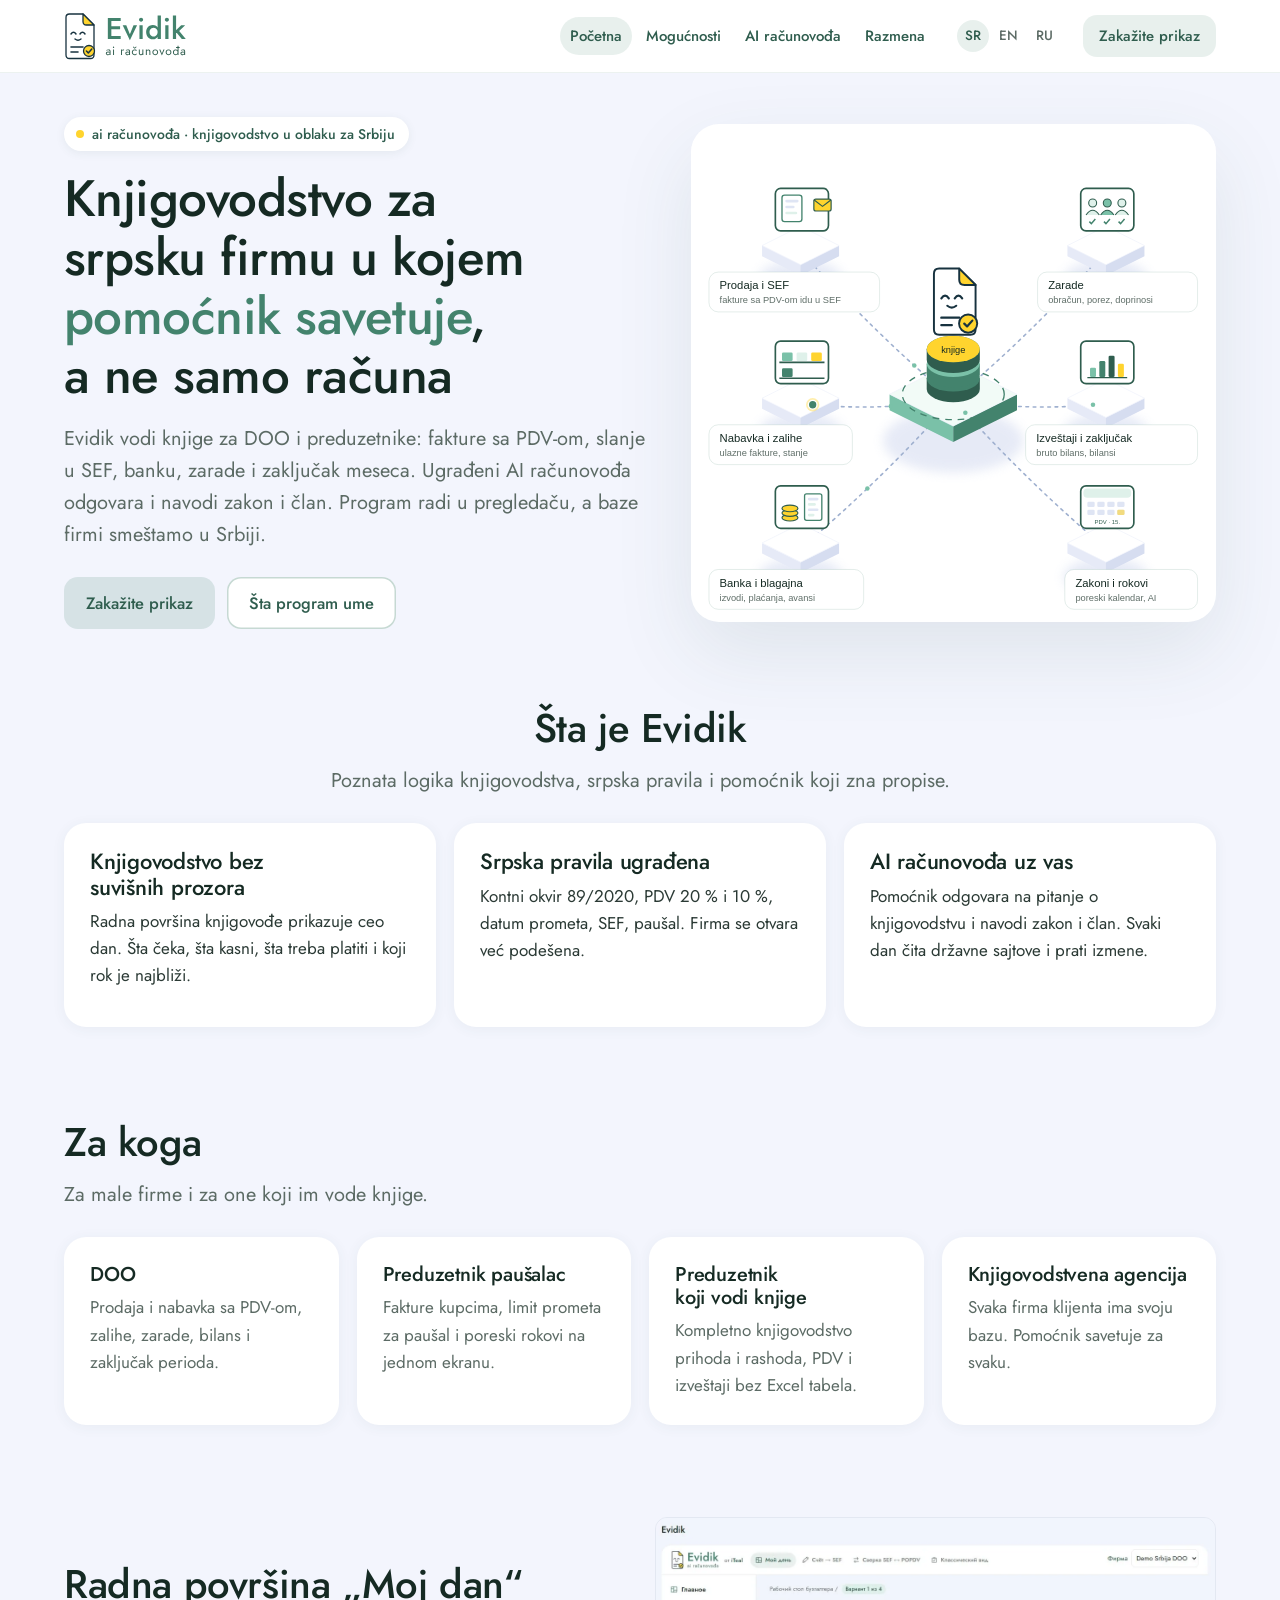
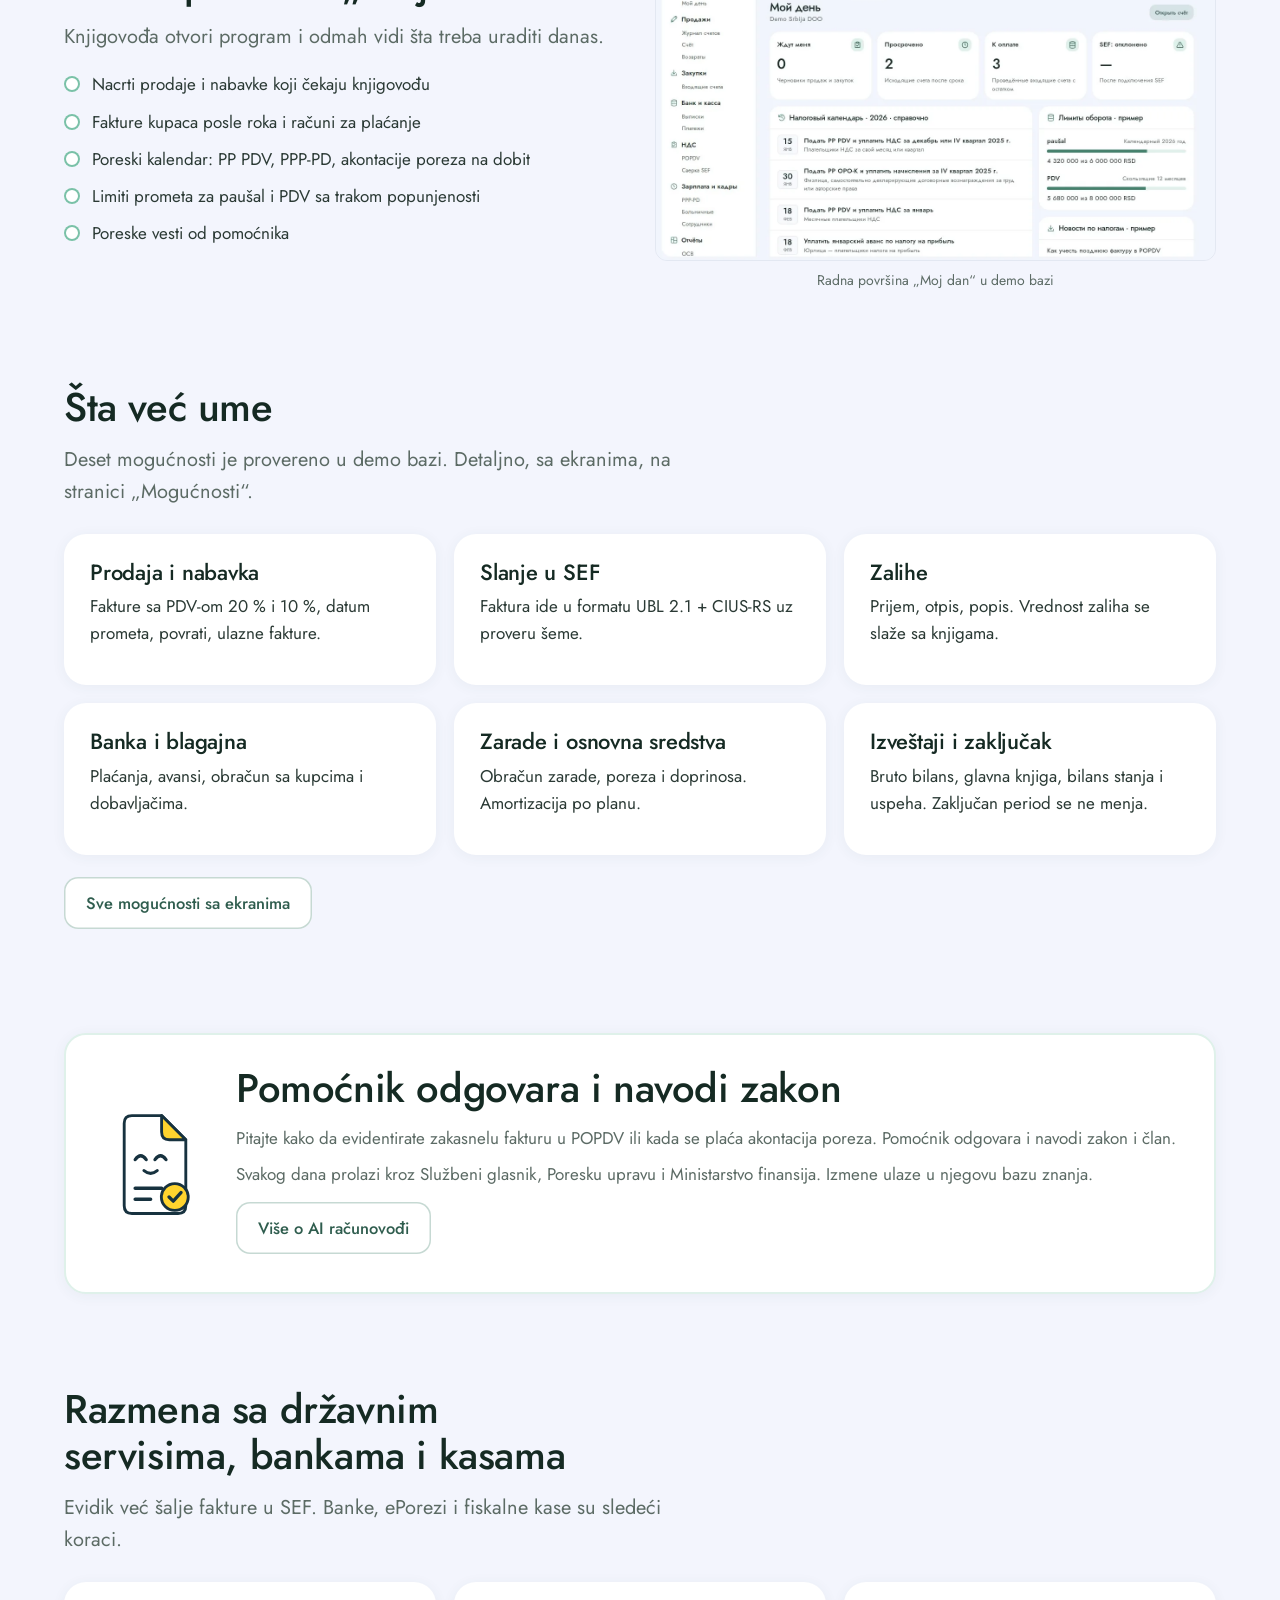
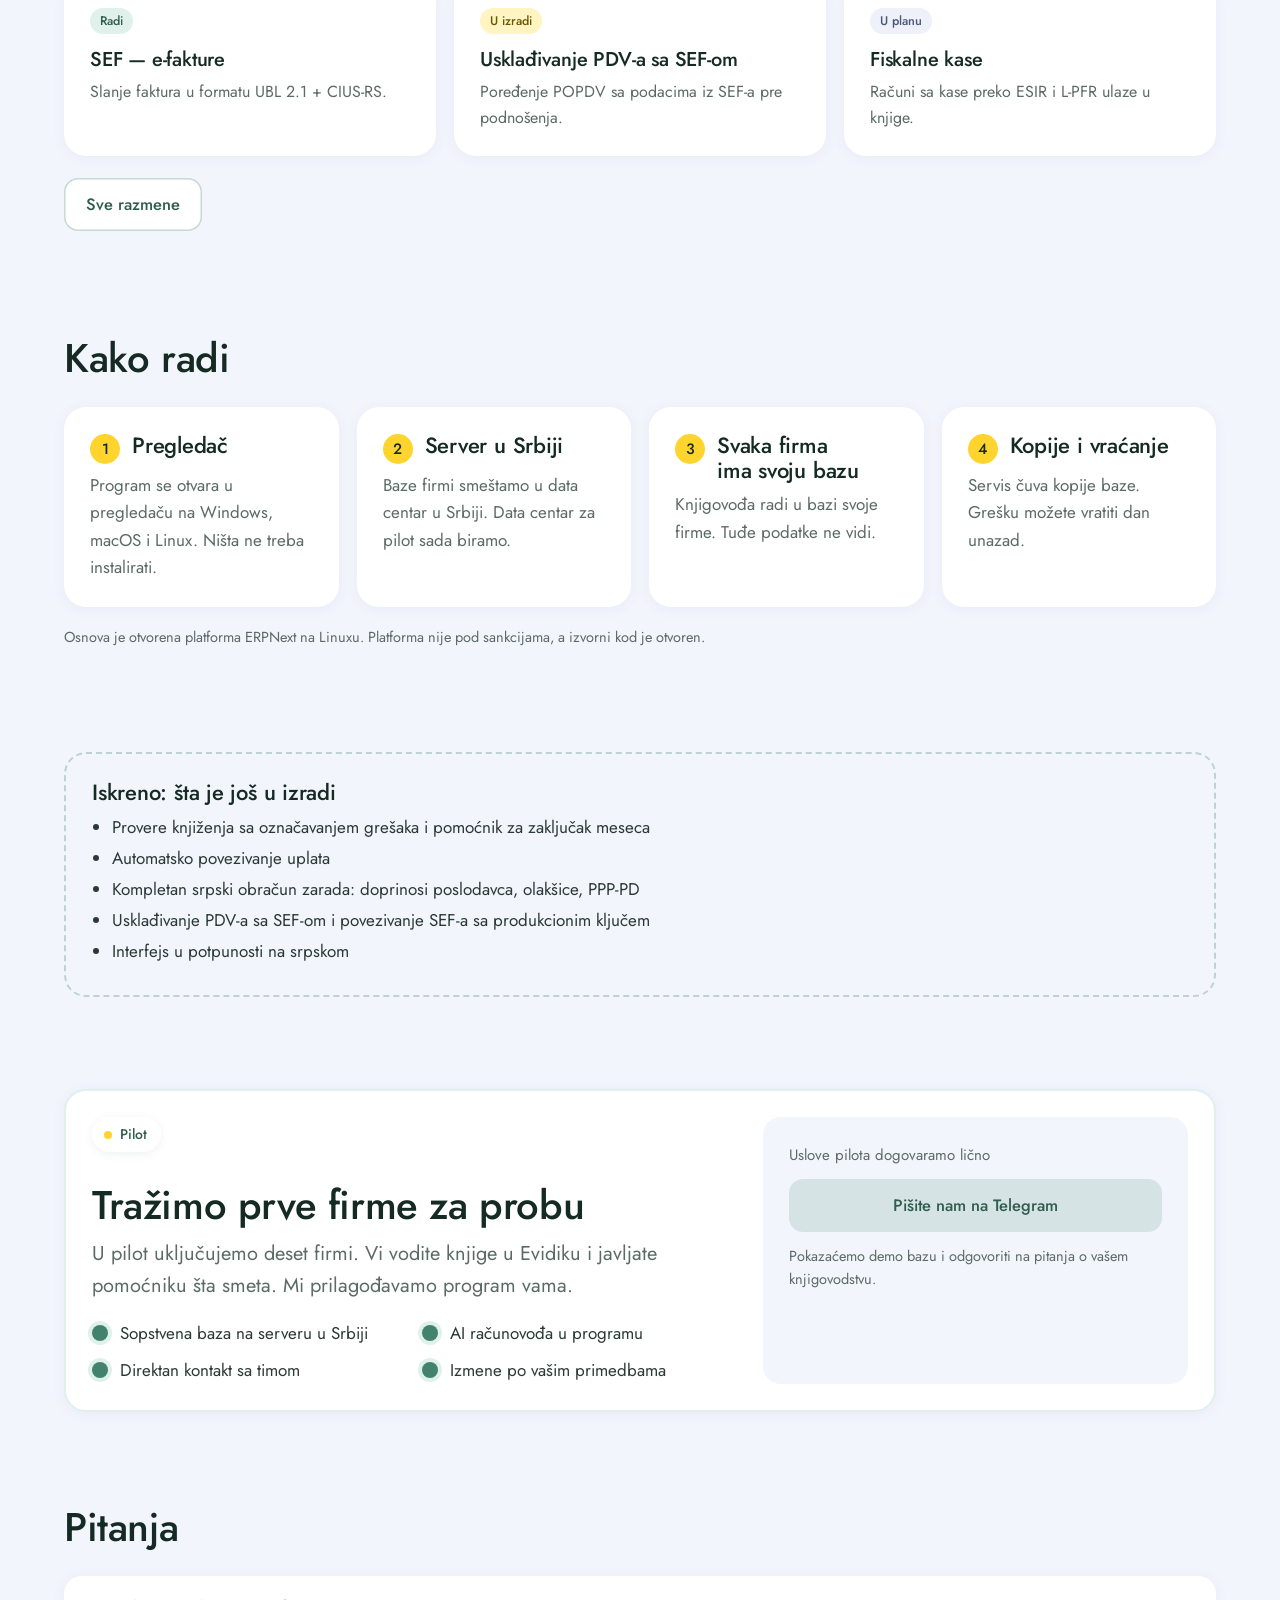
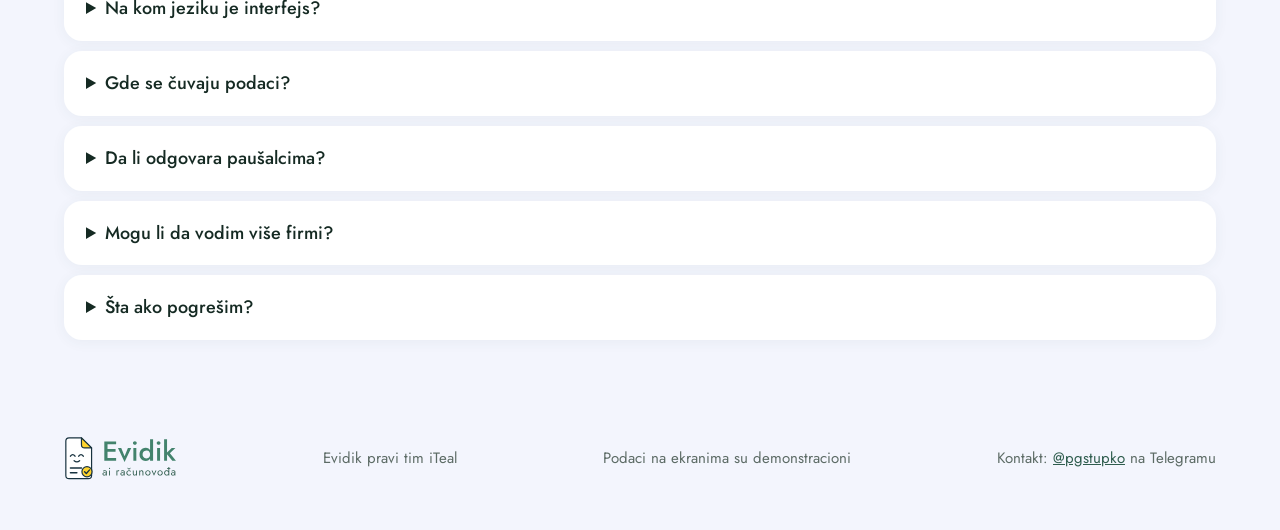
==== index.html @ 806f5d97 "Сайт evidik.rs" ====
<!doctype html>
<html lang="sr-Latn"><head><meta charset="utf-8"><meta name="viewport" content="width=device-width,initial-scale=1">
<title>Evidik — AI knjigovodstvo za Srbiju</title><meta name="description" content="Knjigovodstvo u oblaku za DOO i preduzetnike u Srbiji: PDV, SEF, zarade, zaključak perioda i AI računovođa koji navodi zakon i član.">
<link rel="canonical" href="https://evidik.rs/"><link rel="alternate" hreflang="sr-Latn" href="https://evidik.rs/"><link rel="alternate" hreflang="en" href="https://evidik.rs/en/"><link rel="alternate" hreflang="ru" href="https://evidik.rs/ru/"><link rel="alternate" hreflang="x-default" href="https://evidik.rs/">
<link rel="icon" href="img/logo.svg" type="image/svg+xml">
<meta property="og:title" content="Evidik — AI knjigovodstvo za Srbiju"><meta property="og:description" content="Knjigovodstvo u oblaku za DOO i preduzetnike u Srbiji: PDV, SEF, zarade, zaključak perioda i AI računovođa koji navodi zakon i član.">
<link rel="preconnect" href="https://fonts.googleapis.com"><link rel="preconnect" href="https://fonts.gstatic.com" crossorigin>
<link rel="stylesheet" href="https://fonts.googleapis.com/css2?family=Jost:wght@400;500&display=swap">
<link rel="stylesheet" href="style.css"></head>
<body class="home">

<header class="top"><div class="wrap"><a class="brand" href="index.html" aria-label="Evidik, početna"><img class="lg-img" src="img/logo.svg" alt="Evidik — ai računovođa" height="48"></a>
<nav class="nav" aria-label="Evidik"><a href="index.html" class="on">Početna</a><a href="mogucnosti.html">Mogućnosti</a><a href="ai-racunovodja.html">AI računovođa</a><a href="razmene.html">Razmena</a></nav><span class="lang"><a href="index.html" hreflang="sr-Latn" class="on">SR</a><a href="en/index.html" hreflang="en">EN</a><a href="ru/index.html" hreflang="ru">RU</a></span>
<details class="burger"><summary>Meni</summary><div class="mnav"><a href="index.html" class="on">Početna</a><a href="mogucnosti.html">Mogućnosti</a><a href="ai-racunovodja.html">AI računovođa</a><a href="razmene.html">Razmena</a><a href="https://t.me/pgstupko" target="_blank" rel="noopener">Zakažite prikaz</a></div></details>
<a class="btn" href="https://t.me/pgstupko" target="_blank" rel="noopener">Zakažite prikaz</a></div></header>
<main><section class="hero"><div class="wrap"><div><span class="kicker fade"><i></i>ai računovođa · knjigovodstvo u oblaku za Srbiju</span><h1 class="fade d1">Knjigovodstvo za srpsku firmu u kojem <em>pomoćnik savetuje</em>, a ne samo računa</h1><p class="lead fade d2">Evidik vodi knjige za DOO i preduzetnike: fakture sa PDV-om, slanje u SEF, banku, zarade i zaključak meseca. Ugrađeni AI računovođa odgovara i navodi zakon i član. Program radi u pregledaču, a baze firmi smeštamo u Srbiji.</p><div class="cta fade d3"><a class="btn main" href="https://t.me/pgstupko" target="_blank" rel="noopener">Zakažite prikaz</a><a class="btn ghost" href="mogucnosti.html">Šta program ume</a></div></div><div class="hero-art fade d2"><style>.hs text{font-family:"Gotham Pro","Open Sans",Arial,sans-serif}.hs .fl{animation:hsf 4s ease-in-out infinite}.hs .fl2{animation:hsf 4s ease-in-out -2s infinite}@keyframes hsf{50%{transform:translateY(-6px)}}.hs .fw{animation:hsw 1.1s linear infinite}@keyframes hsw{to{stroke-dashoffset:-22}}.hs .bob{animation:hsbo 1.6s ease-in-out infinite}@keyframes hsbo{50%{transform:translateY(-5px)}}.hs .lay{animation:hsl 2.2s ease-in-out infinite}@keyframes hsl{50%{transform:translateY(-5px)}}.hs .gx{transform-box:fill-box;transform-origin:left center;animation:hsg 3.2s ease-in-out infinite}@keyframes hsg{0%{transform:scaleX(.12)}55%,100%{transform:scaleX(1)}}.hs .gy{transform-box:fill-box;transform-origin:center bottom;animation:hsgy 1.8s ease-in-out infinite alternate}@keyframes hsgy{from{transform:scaleY(.3)}}.hs .ty{animation:hst 1.2s ease-in-out infinite}@keyframes hst{0%,60%,100%{opacity:.2}30%{opacity:1}}.hs .pop{transform-box:fill-box;transform-origin:center;animation:hsp 2s ease-in-out infinite}@keyframes hsp{0%,100%{transform:scale(1)}50%{transform:scale(1.18)}}@media (prefers-reduced-motion:reduce){.hs *{animation:none!important}.hs .dot{display:none}}@media (min-width:900px){.sop-hero .hs-fig{align-self:center!important;margin-top:0!important;margin-bottom:0!important}}</style><svg class="hs" viewBox="0 0 760 720" xmlns="http://www.w3.org/2000/svg" role="img" aria-label="Evidik: u centru AI računovođa, oko njega prodaja i SEF, nabavka, banka, zarade, izveštaji i poreski rokovi"><defs><filter id="hsb" x="-30%" y="-30%" width="160%" height="160%"><feGaussianBlur stdDeviation="8"/></filter></defs><ellipse cx="380" cy="462.0" rx="105.60000000000001" ry="48.0" fill="#c9d2ec" opacity=".45" filter="url(#hsb)"/><ellipse cx="150" cy="219.0" rx="63.800000000000004" ry="29.0" fill="#c9d2ec" opacity=".45" filter="url(#hsb)"/><ellipse cx="150" cy="449.0" rx="63.800000000000004" ry="29.0" fill="#c9d2ec" opacity=".45" filter="url(#hsb)"/><ellipse cx="150" cy="667.0" rx="63.800000000000004" ry="29.0" fill="#c9d2ec" opacity=".45" filter="url(#hsb)"/><ellipse cx="610" cy="219.0" rx="63.800000000000004" ry="29.0" fill="#c9d2ec" opacity=".45" filter="url(#hsb)"/><ellipse cx="610" cy="449.0" rx="63.800000000000004" ry="29.0" fill="#c9d2ec" opacity=".45" filter="url(#hsb)"/><ellipse cx="610" cy="667.0" rx="63.800000000000004" ry="29.0" fill="#c9d2ec" opacity=".45" filter="url(#hsb)"/><path d="M380,400 Q265,304 150,176" fill="none" stroke="#9fb0cf" stroke-width="2.4" stroke-dasharray="4 7" stroke-linecap="round" class="fw"/><path d="M380,400 Q265,419 150,406" fill="none" stroke="#9fb0cf" stroke-width="2.4" stroke-dasharray="4 7" stroke-linecap="round" class="fw"/><path d="M380,400 Q265,528 150,624" fill="none" stroke="#9fb0cf" stroke-width="2.4" stroke-dasharray="4 7" stroke-linecap="round" class="fw"/><path d="M380,400 Q495,304 610,176" fill="none" stroke="#9fb0cf" stroke-width="2.4" stroke-dasharray="4 7" stroke-linecap="round" class="fw"/><path d="M380,400 Q495,419 610,406" fill="none" stroke="#9fb0cf" stroke-width="2.4" stroke-dasharray="4 7" stroke-linecap="round" class="fw"/><path d="M380,400 Q495,528 610,624" fill="none" stroke="#9fb0cf" stroke-width="2.4" stroke-dasharray="4 7" stroke-linecap="round" class="fw"/><g opacity="1"><polygon points="92,168 150,197.0 150,213.0 92,184" fill="#e6eaf7"/><polygon points="208,168 150,197.0 150,213.0 208,184" fill="#d6ddf0"/><polygon points="150,139.0 208,168 150,197.0 92,168" fill="#ffffff" stroke="#eef1fb" stroke-width="1"/></g><g opacity="1"><polygon points="92,398 150,427.0 150,443.0 92,414" fill="#e6eaf7"/><polygon points="208,398 150,427.0 150,443.0 208,414" fill="#d6ddf0"/><polygon points="150,369.0 208,398 150,427.0 92,398" fill="#ffffff" stroke="#eef1fb" stroke-width="1"/></g><g opacity="1"><polygon points="92,616 150,645.0 150,661.0 92,632" fill="#e6eaf7"/><polygon points="208,616 150,645.0 150,661.0 208,632" fill="#d6ddf0"/><polygon points="150,587.0 208,616 150,645.0 92,616" fill="#ffffff" stroke="#eef1fb" stroke-width="1"/></g><g opacity="1"><polygon points="552,168 610,197.0 610,213.0 552,184" fill="#e6eaf7"/><polygon points="668,168 610,197.0 610,213.0 668,184" fill="#d6ddf0"/><polygon points="610,139.0 668,168 610,197.0 552,168" fill="#ffffff" stroke="#eef1fb" stroke-width="1"/></g><g opacity="1"><polygon points="552,398 610,427.0 610,443.0 552,414" fill="#e6eaf7"/><polygon points="668,398 610,427.0 610,443.0 668,414" fill="#d6ddf0"/><polygon points="610,369.0 668,398 610,427.0 552,398" fill="#ffffff" stroke="#eef1fb" stroke-width="1"/></g><g opacity="1"><polygon points="552,616 610,645.0 610,661.0 552,632" fill="#e6eaf7"/><polygon points="668,616 610,645.0 610,661.0 668,632" fill="#d6ddf0"/><polygon points="610,587.0 668,616 610,645.0 552,616" fill="#ffffff" stroke="#eef1fb" stroke-width="1"/></g><g opacity="1"><polygon points="284,392 380,440.0 380,464.0 284,416" fill="#7ac1a8"/><polygon points="476,392 380,440.0 380,464.0 476,416" fill="#43836d"/><polygon points="380,344.0 476,392 380,440.0 284,392" fill="#f2fbf7" stroke="#eef1fb" stroke-width="1"/></g><polygon class="dot" points="150,139.0 208,168 150,197.0 92,168" fill="#ffd42e" opacity="0"><animate attributeName="opacity" values="0;.32;0" keyTimes="0;0.067;0.167" calcMode="discrete" dur="12.0s" repeatCount="indefinite"/></polygon><polygon class="dot" points="150,369.0 208,398 150,427.0 92,398" fill="#ffd42e" opacity="0"><animate attributeName="opacity" values="0;.32;0" keyTimes="0;0.233;0.333" calcMode="discrete" dur="12.0s" repeatCount="indefinite"/></polygon><polygon class="dot" points="150,587.0 208,616 150,645.0 92,616" fill="#ffd42e" opacity="0"><animate attributeName="opacity" values="0;.32;0" keyTimes="0;0.400;0.500" calcMode="discrete" dur="12.0s" repeatCount="indefinite"/></polygon><polygon class="dot" points="610,139.0 668,168 610,197.0 552,168" fill="#ffd42e" opacity="0"><animate attributeName="opacity" values="0;.32;0" keyTimes="0;0.567;0.667" calcMode="discrete" dur="12.0s" repeatCount="indefinite"/></polygon><polygon class="dot" points="610,369.0 668,398 610,427.0 552,398" fill="#ffd42e" opacity="0"><animate attributeName="opacity" values="0;.32;0" keyTimes="0;0.733;0.833" calcMode="discrete" dur="12.0s" repeatCount="indefinite"/></polygon><polygon class="dot" points="610,587.0 668,616 610,645.0 552,616" fill="#ffd42e" opacity="0"><animate attributeName="opacity" values="0;.32;0" keyTimes="0;0.900;1.000" calcMode="discrete" dur="12.0s" repeatCount="indefinite"/></polygon><ellipse cx="380" cy="392" rx="76.80000000000001" ry="38.400000000000006" fill="none" stroke="#43836d" stroke-width="2" stroke-dasharray="10 9" class="fw" style="animation-duration:2.4s"/><g><path d="M340,368 v16 a40,20.0 0 0 0 80,0 v-16z" fill="#2F5D4E"/><ellipse cx="380" cy="368" rx="40" ry="20.0" fill="#43836d"/></g><g><path d="M340,346 v16 a40,20.0 0 0 0 80,0 v-16z" fill="#43836d"/><ellipse cx="380" cy="346" rx="40" ry="20.0" fill="#7ac1a8"/></g><g><path d="M340,324 v16 a40,20.0 0 0 0 80,0 v-16z" fill="#2F5D4E"/><ellipse cx="380" cy="324" rx="40" ry="20.0" fill="#43836d"/><ellipse cx="380" cy="324" rx="40" ry="20" fill="#ffd42e"/><text x="380" y="330" text-anchor="middle" font-size="14" font-weight="500" fill="#152a23">knjige</text></g><g class="bob"><g transform="translate(324,196) scale(1.12)"><g fill="#fff" stroke="#17323f" stroke-width="2.6" stroke-linecap="round" stroke-linejoin="round"><path d="M31 6 H58 L80 28 V88 Q80 95 73 95 H31 Q24 95 24 88 V13 Q24 6 31 6 Z"/><path d="M58 6 V21 Q58 28 65 28 H80 Z" fill="#ffd42e"/><path d="M34 46 q5 -7 10 0 M52 46 q5 -7 10 0" fill="none" stroke-width="3"/><path d="M42 56 q6 5 12 0" fill="none" stroke-width="2.8"/><path d="M34 72 H58 M34 82 H48" fill="none" stroke-width="3.2"/><circle cx="70" cy="80" r="11" fill="#ffd42e"><animate attributeName="r" values="11;13;11;11" keyTimes="0;.1;.2;1" dur="2.4s" repeatCount="indefinite"/></circle><path d="M64.8 80 L68.6 83.8 L75.6 76" fill="none" stroke-width="3"/></g></g></g><g transform="translate(112,82)"><rect width="80" height="64" rx="8" fill="#fff" stroke="#2F5D4E" stroke-width="2.5"/><rect x="10" y="10" width="30" height="40" rx="4" fill="#fff" stroke="#43836d" stroke-width="2"/><rect x="15" y="17" width="20" height="4" rx="2" fill="#dfe5f4"/><rect x="15" y="26" width="14" height="4" rx="2" fill="#dfe5f4"/><rect x="15" y="35" width="18" height="4" rx="2" fill="#dff1ea"/><g><animateTransform attributeName="transform" type="translate" values="0,0;0,0;14,-8;14,-8;0,0" keyTimes="0;.3;.6;.9;1" dur="3.6s" repeatCount="indefinite"/><rect x="44" y="24" width="26" height="18" rx="3" fill="#ffd42e" stroke="#2F5D4E" stroke-width="1.8"/><path d="M44,25 l13,10 l13,-10" fill="none" stroke="#2F5D4E" stroke-width="1.8"/></g></g><g transform="translate(112,312)"><rect width="80" height="64" rx="8" fill="#fff" stroke="#2F5D4E" stroke-width="2.5"/><line x1="6" y1="32" x2="74" y2="32" stroke="#2F5D4E" stroke-width="2.5"/><line x1="6" y1="56" x2="74" y2="56" stroke="#2F5D4E" stroke-width="2.5"/><rect x="10" y="17" width="16" height="13" rx="2" fill="#7ac1a8"/><rect x="32" y="17" width="16" height="13" rx="2" fill="#dff1ea"/><rect x="10" y="41" width="16" height="13" rx="2" fill="#43836d"/><rect x="54" y="17" width="16" height="13" rx="2" fill="#ffd42e"><animate attributeName="y" values="-14;-14;17;17;-14" keyTimes="0;.3;.5;.9;1" dur="4s" repeatCount="indefinite"/><animate attributeName="opacity" values="0;0;1;1;0" keyTimes="0;.3;.4;.9;1" dur="4s" repeatCount="indefinite"/></rect></g><g transform="translate(112,530)"><rect width="80" height="64" rx="8" fill="#fff" stroke="#2F5D4E" stroke-width="2.5"/><rect x="44" y="12" width="26" height="40" rx="3" fill="#fff" stroke="#43836d" stroke-width="2"/><rect x="49" y="18" width="16" height="4" rx="2" fill="#dfe5f4"/><rect x="49" y="26" width="12" height="4" rx="2" fill="#dff1ea"/><rect x="49" y="34" width="16" height="4" rx="2" fill="#dfe5f4"/><rect x="49" y="42" width="10" height="4" rx="2" fill="#dff1ea"/><g class="bob"><ellipse cx="22" cy="48" rx="12" ry="5" fill="#ffd42e" stroke="#2F5D4E" stroke-width="1.8"/><ellipse cx="22" cy="41" rx="12" ry="5" fill="#ffd42e" stroke="#2F5D4E" stroke-width="1.8"/><ellipse cx="22" cy="34" rx="12" ry="5" fill="#ffd42e" stroke="#2F5D4E" stroke-width="1.8"/></g></g><g transform="translate(572,82)"><rect width="80" height="64" rx="8" fill="#fff" stroke="#2F5D4E" stroke-width="2.5"/><circle cx="18" cy="22" r="6" fill="#dff1ea" stroke="#2F5D4E" stroke-width="1.6"/><path d="M8,40 q10,-14 20,0" fill="#dff1ea" stroke="#2F5D4E" stroke-width="1.6"/><circle cx="40" cy="22" r="6" fill="#7ac1a8" stroke="#2F5D4E" stroke-width="1.6"/><path d="M30,40 q10,-14 20,0" fill="#7ac1a8" stroke="#2F5D4E" stroke-width="1.6"/><circle cx="62" cy="22" r="6" fill="#dff1ea" stroke="#2F5D4E" stroke-width="1.6"/><path d="M52,40 q10,-14 20,0" fill="#dff1ea" stroke="#2F5D4E" stroke-width="1.6"/><path d="M13,50 l3,3 l6,-7" stroke="#43836d" stroke-width="2.2" fill="none" class="ty" style="animation-duration:3s;animation-delay:0.0s"/><path d="M35,50 l3,3 l6,-7" stroke="#43836d" stroke-width="2.2" fill="none" class="ty" style="animation-duration:3s;animation-delay:-0.9s"/><path d="M57,50 l3,3 l6,-7" stroke="#43836d" stroke-width="2.2" fill="none" class="ty" style="animation-duration:3s;animation-delay:-1.8s"/></g><g transform="translate(572,312)"><rect width="80" height="64" rx="8" fill="#fff" stroke="#2F5D4E" stroke-width="2.5"/><line x1="10" y1="55" x2="70" y2="55" stroke="#2F5D4E" stroke-width="2"/><rect class="gy" style="animation-delay:0.00s" x="14" y="40" width="9" height="14" rx="2" fill="#7ac1a8"/><rect class="gy" style="animation-delay:-0.45s" x="28" y="30" width="9" height="24" rx="2" fill="#43836d"/><rect class="gy" style="animation-delay:-0.90s" x="42" y="22" width="9" height="32" rx="2" fill="#2F5D4E"/><rect class="gy" style="animation-delay:-1.35s" x="56" y="34" width="9" height="20" rx="2" fill="#ffd42e"/></g><g transform="translate(572,530)"><rect width="80" height="64" rx="8" fill="#fff" stroke="#2F5D4E" stroke-width="2.5"/><rect x="4" y="4" width="72" height="14" rx="6" fill="#dff1ea"/><rect x="10" y="24" width="11" height="8" rx="2" fill="#dfe5f4"/><rect x="25" y="24" width="11" height="8" rx="2" fill="#dfe5f4"/><rect x="40" y="24" width="11" height="8" rx="2" fill="#dfe5f4"/><rect x="55" y="24" width="11" height="8" rx="2" fill="#dfe5f4"/><rect x="10" y="36" width="11" height="8" rx="2" fill="#dfe5f4"/><rect x="25" y="36" width="11" height="8" rx="2" fill="#dfe5f4"/><rect x="40" y="36" width="11" height="8" rx="2" fill="#dfe5f4"/><rect x="55" y="36" width="11" height="8" rx="2" fill="#dfe5f4"/><rect x="55" y="36" width="11" height="8" rx="2" fill="#ffd42e"><animate attributeName="opacity" values="1;.3;1" dur="1.6s" repeatCount="indefinite"/></rect><text x="40" y="58" text-anchor="middle" font-size="9" font-weight="500" fill="#2F5D4E">PDV · 15.</text></g><circle class="dot" r="3.4" fill="#7ac1a8"><animateMotion dur="2.2s" begin="0.00s" repeatCount="indefinite" path="M380,400 Q265,304 150,176"/></circle><g class="dot" opacity="0"><circle r="10" fill="#ffd42e" opacity=".4"/><circle r="6.5" fill="#43836d" stroke="#fff" stroke-width="2"/><animateMotion dur="12.0s" repeatCount="indefinite" path="M380,400 Q265,304 150,176" calcMode="linear" keyPoints="0;0;1;1" keyTimes="0;0.000;0.067;1"/><animate attributeName="opacity" values="0;1;0" keyTimes="0;0.000;0.067" calcMode="discrete" dur="12.0s" repeatCount="indefinite"/></g><circle class="dot" r="3.4" fill="#7ac1a8"><animateMotion dur="2.2s" begin="-0.37s" repeatCount="indefinite" path="M380,400 Q265,419 150,406"/></circle><g class="dot" opacity="0"><circle r="10" fill="#ffd42e" opacity=".4"/><circle r="6.5" fill="#43836d" stroke="#fff" stroke-width="2"/><animateMotion dur="12.0s" repeatCount="indefinite" path="M380,400 Q265,419 150,406" calcMode="linear" keyPoints="0;0;1;1" keyTimes="0;0.167;0.233;1"/><animate attributeName="opacity" values="0;1;0" keyTimes="0;0.167;0.233" calcMode="discrete" dur="12.0s" repeatCount="indefinite"/></g><circle class="dot" r="3.4" fill="#7ac1a8"><animateMotion dur="2.2s" begin="-0.74s" repeatCount="indefinite" path="M380,400 Q265,528 150,624"/></circle><g class="dot" opacity="0"><circle r="10" fill="#ffd42e" opacity=".4"/><circle r="6.5" fill="#43836d" stroke="#fff" stroke-width="2"/><animateMotion dur="12.0s" repeatCount="indefinite" path="M380,400 Q265,528 150,624" calcMode="linear" keyPoints="0;0;1;1" keyTimes="0;0.333;0.400;1"/><animate attributeName="opacity" values="0;1;0" keyTimes="0;0.333;0.400" calcMode="discrete" dur="12.0s" repeatCount="indefinite"/></g><circle class="dot" r="3.4" fill="#7ac1a8"><animateMotion dur="2.2s" begin="-1.11s" repeatCount="indefinite" path="M380,400 Q495,304 610,176"/></circle><g class="dot" opacity="0"><circle r="10" fill="#ffd42e" opacity=".4"/><circle r="6.5" fill="#43836d" stroke="#fff" stroke-width="2"/><animateMotion dur="12.0s" repeatCount="indefinite" path="M380,400 Q495,304 610,176" calcMode="linear" keyPoints="0;0;1;1" keyTimes="0;0.500;0.567;1"/><animate attributeName="opacity" values="0;1;0" keyTimes="0;0.500;0.567" calcMode="discrete" dur="12.0s" repeatCount="indefinite"/></g><circle class="dot" r="3.4" fill="#7ac1a8"><animateMotion dur="2.2s" begin="-1.48s" repeatCount="indefinite" path="M380,400 Q495,419 610,406"/></circle><g class="dot" opacity="0"><circle r="10" fill="#ffd42e" opacity=".4"/><circle r="6.5" fill="#43836d" stroke="#fff" stroke-width="2"/><animateMotion dur="12.0s" repeatCount="indefinite" path="M380,400 Q495,419 610,406" calcMode="linear" keyPoints="0;0;1;1" keyTimes="0;0.667;0.733;1"/><animate attributeName="opacity" values="0;1;0" keyTimes="0;0.667;0.733" calcMode="discrete" dur="12.0s" repeatCount="indefinite"/></g><circle class="dot" r="3.4" fill="#7ac1a8"><animateMotion dur="2.2s" begin="-1.85s" repeatCount="indefinite" path="M380,400 Q495,528 610,624"/></circle><g class="dot" opacity="0"><circle r="10" fill="#ffd42e" opacity=".4"/><circle r="6.5" fill="#43836d" stroke="#fff" stroke-width="2"/><animateMotion dur="12.0s" repeatCount="indefinite" path="M380,400 Q495,528 610,624" calcMode="linear" keyPoints="0;0;1;1" keyTimes="0;0.833;0.900;1"/><animate attributeName="opacity" values="0;1;0" keyTimes="0;0.833;0.900" calcMode="discrete" dur="12.0s" repeatCount="indefinite"/></g><g class="hs-lb" transform="translate(12,208)"><rect x="0" y="0" width="257" height="60" rx="14" fill="#fff" stroke="rgba(67,131,109,.22)"/><text x="16" y="26" font-size="17" font-weight="500" fill="#152a23">Prodaja i SEF</text><text x="16" y="47" font-size="14" fill="#5f6e68">fakture sa PDV-om idu u SEF</text></g><g class="hs-lb" transform="translate(12,438)"><rect x="0" y="0" width="216" height="60" rx="14" fill="#fff" stroke="rgba(67,131,109,.22)"/><text x="16" y="26" font-size="17" font-weight="500" fill="#152a23">Nabavka i zalihe</text><text x="16" y="47" font-size="14" fill="#5f6e68">ulazne fakture, stanje</text></g><g class="hs-lb" transform="translate(12,656)"><rect x="0" y="0" width="233" height="60" rx="14" fill="#fff" stroke="rgba(67,131,109,.22)"/><text x="16" y="26" font-size="17" font-weight="500" fill="#152a23">Banka i blagajna</text><text x="16" y="47" font-size="14" fill="#5f6e68">izvodi, plaćanja, avansi</text></g><g class="hs-lb" transform="translate(507,208)"><rect x="0" y="0" width="241" height="60" rx="14" fill="#fff" stroke="rgba(67,131,109,.22)"/><text x="16" y="26" font-size="17" font-weight="500" fill="#152a23">Zarade</text><text x="16" y="47" font-size="14" fill="#5f6e68">obračun, porez, doprinosi</text></g><g class="hs-lb" transform="translate(489,438)"><rect x="0" y="0" width="259" height="60" rx="14" fill="#fff" stroke="rgba(67,131,109,.22)"/><text x="16" y="26" font-size="17" font-weight="500" fill="#152a23">Izveštaji i zaključak</text><text x="16" y="47" font-size="14" fill="#5f6e68">bruto bilans, bilansi</text></g><g class="hs-lb" transform="translate(548,656)"><rect x="0" y="0" width="200" height="60" rx="14" fill="#fff" stroke="rgba(67,131,109,.22)"/><text x="16" y="26" font-size="17" font-weight="500" fill="#152a23">Zakoni i rokovi</text><text x="16" y="47" font-size="14" fill="#5f6e68">poreski kalendar, AI</text></g></svg></div></div></section><section><div class="wrap"><div class="sec-head sec-c"><h2>Šta je Evidik</h2><p class="lead">Poznata logika knjigovodstva, srpska pravila i pomoćnik koji zna propise.</p></div><div class="grid g3"><div class="card"><h3>Knjigovodstvo bez suvišnih prozora</h3><p>Radna površina knjigovođe prikazuje ceo dan. Šta čeka, šta kasni, šta treba platiti i koji rok je najbliži.</p></div><div class="card"><h3>Srpska pravila ugrađena</h3><p>Kontni okvir 89/2020, PDV 20 % i 10 %, datum prometa, SEF, paušal. Firma se otvara već podešena.</p></div><div class="card"><h3>AI računovođa uz vas</h3><p>Pomoćnik odgovara na pitanje o knjigovodstvu i navodi zakon i član. Svaki dan čita državne sajtove i prati izmene.</p></div></div></div></section><section class="who"><div class="wrap"><div class="sec-head"><h2>Za koga</h2><p class="lead">Za male firme i za one koji im vode knjige.</p></div><div class="grid g4"><div class="card"><h3>DOO</h3><p>Prodaja i nabavka sa PDV-om, zalihe, zarade, bilans i zaključak perioda.</p></div><div class="card"><h3>Preduzetnik paušalac</h3><p>Fakture kupcima, limit prometa za paušal i poreski rokovi na jednom ekranu.</p></div><div class="card"><h3>Preduzetnik koji vodi knjige</h3><p>Kompletno knjigovodstvo prihoda i rashoda, PDV i izveštaji bez Excel tabela.</p></div><div class="card"><h3>Knjigovodstvena agencija</h3><p>Svaka firma klijenta ima svoju bazu. Pomoćnik savetuje za svaku.</p></div></div></div></section><section><div class="wrap split"><div><h2>Radna površina „Moj dan“</h2><p class="lead">Knjigovođa otvori program i odmah vidi šta treba uraditi danas.</p><ul class="ok sep" style="grid-template-columns:1fr"><li>Nacrti prodaje i nabavke koji čekaju knjigovođu</li><li>Fakture kupaca posle roka i računi za plaćanje</li><li>Poreski kalendar: PP PDV, PPP-PD, akontacije poreza na dobit</li><li>Limiti prometa za paušal i PDV sa trakom popunjenosti</li><li>Poreske vesti od pomoćnika</li></ul></div><figure class="ws-shot"><img src="img/moj-dan.webp" alt="Radna površina „Moj dan“ u demo bazi" loading="lazy"><figcaption>Radna površina „Moj dan“ u demo bazi</figcaption></figure></div></section><section><div class="wrap"><div class="sec-head"><h2>Šta već ume</h2><p class="lead">Deset mogućnosti je provereno u demo bazi. Detaljno, sa ekranima, na stranici „Mogućnosti“.</p></div><div class="grid g3"><div class="card"><h3>Prodaja i nabavka</h3><p>Fakture sa PDV-om 20 % i 10 %, datum prometa, povrati, ulazne fakture.</p></div><div class="card"><h3>Slanje u SEF</h3><p>Faktura ide u formatu UBL 2.1 + CIUS-RS uz proveru šeme.</p></div><div class="card"><h3>Zalihe</h3><p>Prijem, otpis, popis. Vrednost zaliha se slaže sa knjigama.</p></div><div class="card"><h3>Banka i blagajna</h3><p>Plaćanja, avansi, obračun sa kupcima i dobavljačima.</p></div><div class="card"><h3>Zarade i osnovna sredstva</h3><p>Obračun zarade, poreza i doprinosa. Amortizacija po planu.</p></div><div class="card"><h3>Izveštaji i zaključak</h3><p>Bruto bilans, glavna knjiga, bilans stanja i uspeha. Zaključan period se ne menja.</p></div></div><p class="note" style="margin-top:22px"><a class="btn ghost" href="mogucnosti.html">Sve mogućnosti sa ekranima</a></p></div></section><section><div class="wrap"><div class="card ai-box"><svg viewBox="16 0 72 100" aria-hidden="true"><g fill="#fff" stroke="#17323f" stroke-width="2.6" stroke-linecap="round" stroke-linejoin="round"><path d="M31 6 H58 L80 28 V88 Q80 95 73 95 H31 Q24 95 24 88 V13 Q24 6 31 6 Z"/><path d="M58 6 V21 Q58 28 65 28 H80 Z" fill="#ffd42e"/><path d="M34 46 q5 -7 10 0 M52 46 q5 -7 10 0" fill="none" stroke-width="3"/><path d="M42 56 q6 5 12 0" fill="none" stroke-width="2.8"/><path d="M34 72 H58 M34 82 H48" fill="none" stroke-width="3.2"/><circle cx="70" cy="80" r="11" fill="#ffd42e"><animate attributeName="r" values="11;13;11;11" keyTimes="0;.1;.2;1" dur="2.4s" repeatCount="indefinite"/></circle><path d="M64.8 80 L68.6 83.8 L75.6 76" fill="none" stroke-width="3"/></g></svg><div><h2>Pomoćnik odgovara i navodi zakon</h2><p>Pitajte kako da evidentirate zakasnelu fakturu u POPDV ili kada se plaća akontacija poreza. Pomoćnik odgovara i navodi zakon i član.</p><p>Svakog dana prolazi kroz Službeni glasnik, Poresku upravu i Ministarstvo finansija. Izmene ulaze u njegovu bazu znanja.</p><p style="margin-top:14px"><a class="btn ghost" href="ai-racunovodja.html">Više o AI računovođi</a></p></div></div></div></section><section class="ex"><div class="wrap"><div class="sec-head"><h2>Razmena sa državnim servisima, bankama i kasama</h2><p class="lead">Evidik već šalje fakture u SEF. Banke, ePorezi i fiskalne kase su sledeći koraci.</p></div><div class="grid g3"><div class="card"><span class="st s-ok">Radi</span><h3>SEF — e-fakture</h3><p>Slanje faktura u formatu UBL 2.1 + CIUS-RS.</p></div><div class="card"><span class="st s-wip">U izradi</span><h3>Usklađivanje PDV-a sa SEF-om</h3><p>Poređenje POPDV sa podacima iz SEF-a pre podnošenja.</p></div><div class="card"><span class="st s-plan">U planu</span><h3>Fiskalne kase</h3><p>Računi sa kase preko ESIR i L-PFR ulaze u knjige.</p></div></div><p class="note" style="margin-top:22px"><a class="btn ghost" href="razmene.html">Sve razmene</a></p></div></section><section><div class="wrap"><div class="sec-head"><h2>Kako radi</h2></div><div class="grid steps"><div class="card step"><h3>Pregledač</h3><p>Program se otvara u pregledaču na Windows, macOS i Linux. Ništa ne treba instalirati.</p></div><div class="card step"><h3>Server u Srbiji</h3><p>Baze firmi smeštamo u data centar u Srbiji. Data centar za pilot sada biramo.</p></div><div class="card step"><h3>Svaka firma ima svoju bazu</h3><p>Knjigovođa radi u bazi svoje firme. Tuđe podatke ne vidi.</p></div><div class="card step"><h3>Kopije i vraćanje</h3><p>Servis čuva kopije baze. Grešku možete vratiti dan unazad.</p></div></div><p class="note" style="margin-top:18px;color:var(--mut)">Osnova je otvorena platforma ERPNext na Linuxu. Platforma nije pod sankcijama, a izvorni kod je otvoren.</p></div></section><section><div class="wrap"><div class="card wip-box"><h3>Iskreno: šta je još u izradi</h3><ul><li>Provere knjiženja sa označavanjem grešaka i pomoćnik za zaključak meseca</li><li>Automatsko povezivanje uplata</li><li>Kompletan srpski obračun zarada: doprinosi poslodavca, olakšice, PPP-PD</li><li>Usklađivanje PDV-a sa SEF-om i povezivanje SEF-a sa produkcionim ključem</li><li>Interfejs u potpunosti na srpskom</li></ul></div></div></section><section><div class="wrap"><div class="card offer"><div><span class="kicker"><i></i>Pilot</span><h2>Tražimo prve firme za probu</h2><p class="lead">U pilot uključujemo deset firmi. Vi vodite knjige u Evidiku i javljate pomoćniku šta smeta. Mi prilagođavamo program vama.</p><ul class="ok"><li>Sopstvena baza na serveru u Srbiji</li><li>AI računovođa u programu</li><li>Direktan kontakt sa timom</li><li>Izmene po vašim primedbama</li></ul></div><div class="of-r"><span class="of-k">Uslove pilota dogovaramo lično</span><a class="btn main" href="https://t.me/pgstupko" target="_blank" rel="noopener">Pišite nam na Telegram</a><p class="note">Pokazaćemo demo bazu i odgovoriti na pitanja o vašem knjigovodstvu.</p></div></div></div></section><section class="faq"><div class="wrap"><div class="sec-head"><h2>Pitanja</h2></div><details><summary>Na kom jeziku je interfejs?</summary><p>Sada je interfejs delom na ruskom i engleskom. Prevod na srpski je u izradi.</p></details><details><summary>Gde se čuvaju podaci?</summary><p>Baze firmi smeštamo u data centar u Srbiji. Svaka firma ima svoju bazu.</p></details><details><summary>Da li odgovara paušalcima?</summary><p>Da. Radna površina prikazuje limit prometa za paušal i poreske rokove.</p></details><details><summary>Mogu li da vodim više firmi?</summary><p>Da. Svaka firma dobija svoju bazu. Zbirni izveštaji za grupu firmi su u planu.</p></details><details><summary>Šta ako pogrešim?</summary><p>Servis čuva kopije baze. Bazu možete vratiti dan unazad.</p></details></div></section></main>
<footer><div class="wrap"><a class="brand" href="index.html"><img class="lg-img" src="img/logo.svg" alt="Evidik" height="44"></a><span>Evidik pravi tim iTeal</span><span>Podaci na ekranima su demonstracioni</span><span>Kontakt: <a href="https://t.me/pgstupko">@pgstupko</a> na Telegramu</span></div></footer>
<div id="lb" aria-hidden="true"><img alt=""></div>
<script>(function(){var b=document.getElementById("lb"),i=b.querySelector("img");document.addEventListener("click",function(e){var t=e.target;if(t.matches&&t.matches(".ws-shot img")){i.src=t.currentSrc||t.src;i.alt=t.alt;b.classList.add("on")}else if(b.contains(t)){b.classList.remove("on")}});document.addEventListener("keydown",function(e){if(e.key==="Escape")b.classList.remove("on")})})();</script>
</body></html>
---- style.css ----
.xl-grid{display:grid;grid-template-columns:repeat(auto-fit,minmax(260px,1fr));gap:14px}.xl{display:flex;flex-direction:column;gap:6px;padding:20px 22px;text-decoration:none;color:inherit}.xl b{font-size:18px;font-weight:500;color:var(--dk)}.xl span{font-size:15px;color:var(--mut)}.xl:hover b{text-decoration:underline}#lf [hidden]{display:none!important}#lf{position:fixed;inset:0;z-index:90;display:none;align-items:center;justify-content:center;padding:16px;background:rgba(20,40,32,.45)}#lf.on{display:flex}.lf-box{position:relative;width:100%;max-width:460px;max-height:calc(100vh - 32px);overflow:auto;padding:30px 28px 26px}.lf-box h3{margin:0 0 8px;font-size:24px}.lf-sub{color:var(--mut);margin:0 0 16px;font-size:15.5px}.lf-box form{display:flex;flex-direction:column;gap:12px}.lf-box label{display:flex;flex-direction:column;gap:6px;font-size:15px;color:var(--dk)}.lf-box input:not([type=checkbox]){font:inherit;font-size:16px;padding:12px 14px;border:1.5px solid rgba(67,131,109,.28);border-radius:12px;background:#fff;color:var(--ink)}.lf-box input:focus{outline:none;border-color:var(--br)}.lf-hp{position:absolute!important;left:-9999px;width:1px;height:1px;opacity:0}.lf-box .lf-ck{flex-direction:row;align-items:flex-start;gap:10px;font-size:14px;color:var(--mut)}.lf-ck input{margin-top:3px;width:18px;height:18px;accent-color:var(--br);flex:none}.lf-err{margin:0;min-height:0;color:#b4443a;font-size:14.5px}.lf-err:empty{display:none}.lf-box .btn{justify-content:center;border:0;cursor:pointer;font:inherit}.lf-x{position:absolute;top:10px;right:12px;width:36px;height:36px;border:0;border-radius:50%;background:transparent;font-size:26px;line-height:1;color:var(--mut);cursor:pointer}.lf-x:hover{background:var(--soft)}.lf-ok p{margin:0 0 16px}.tm-grid{display:flex;flex-wrap:wrap;justify-content:center;gap:14px}.tm-grid>.tm{flex:0 0 calc((100% - 28px)/3);min-width:0}.tm{display:flex;align-items:center;gap:18px;padding:20px 22px;min-height:136px}.tm b{display:block;font-size:18px;font-weight:500;color:var(--dk)}.tm span{color:var(--mut);font-size:15.5px}.tm-ph{flex:0 0 64px;width:64px;height:64px;border-radius:50%;object-fit:cover;background:var(--lm)}.tm-in{display:grid;place-items:center;font-size:20px;font-weight:500;color:var(--dk)}@media (max-width:900px){.tm-grid>.tm{flex-basis:calc((100% - 14px)/2)}}@media (max-width:560px){.tm-grid>.tm{flex-basis:100%}}.aiw .card{padding:24px 26px}.aiw h3{margin:12px 0 8px;font-size:21px;font-weight:500;color:var(--ink)}.aiw p{margin:0}.ai-on{border:2px solid var(--lm)}.aino{margin:20px 0 0;color:var(--mut);font-size:16px}.prod .pl{color:inherit;text-decoration:none}.prod .pl::after{content:"";position:absolute;inset:0;border-radius:inherit}.prod .go{display:flex;gap:14px;justify-content:center;align-items:center;flex-wrap:wrap}.prod .go a{position:relative;z-index:1;color:var(--dk);text-decoration:none}.prod .go .dm{background:rgba(67,131,109,.12);padding:6px 14px;border-radius:999px}.prod .go .dm:hover{background:rgba(67,131,109,.2)}.skh{font-size:21px;font-weight:500;color:var(--dk);margin:34px 0 14px}.demo-live{display:flex;align-items:center;gap:24px;flex-wrap:wrap;margin-top:34px}.demo-live>div{flex:1 1 360px}.demo-live h3{margin:0 0 6px}.demo-live p{margin:0;color:var(--mut)}.lic{padding:24px 26px}.lic h3{margin:0 0 10px;font-size:20px;font-weight:500;color:var(--dk)}.lic td small{color:var(--mut);font-size:13px}.lic .num{white-space:nowrap;text-align:right;font-weight:500;color:var(--dk);font-size:18px!important}.lic td{font-size:15px;vertical-align:top}.lic .note{margin:12px 0 0}.cfg-note{margin-top:34px;max-width:980px}.cn1{font-size:clamp(22px,2.3vw,30px);font-weight:500;line-height:1.3;color:var(--dk);margin:0 0 12px;text-wrap:balance}.cn2{font-size:18px;color:var(--mut);margin:0}.ph{display:flex;align-items:center;gap:16px}.ph .pn{margin:0;flex:none}#filosofiya-head .sec-head{margin-left:auto;margin-right:auto;text-align:center;max-width:none}#filosofiya-head .lead{margin-left:auto;margin-right:auto}.sec-head.rhead{display:flex;gap:20px;align-items:center;max-width:none}.ric svg{width:76px;height:64px;display:block}.rhead h2{margin-bottom:6px;max-width:none}.rhead>div{max-width:none;flex:1}.rhead .lead{max-width:760px}.rcard{padding:22px 24px;border-top:3px solid var(--lm)}.rcard h3{font-size:19px;font-weight:500;color:var(--dk);margin:0 0 8px}.rcard p{margin:0;font-size:15.5px;color:var(--txt,#2b3a35)}@media (max-width:640px){.rhead{align-items:flex-start}.ric svg{width:52px;height:44px}}.pn{display:inline-flex;align-items:center;justify-content:center;width:44px;height:44px;border-radius:50%;background:var(--yel);color:var(--ink);font-size:21px;font-weight:500;margin-bottom:14px}.phead{padding-bottom:0}#filosofiya{padding-top:24px}@media (min-width:901px){#zadachi .split>.ws{order:-1}}@media (min-width:901px){#metriki .split>div:first-child{order:0}}.flow{display:grid;grid-template-columns:1fr 110px 1.15fr 110px 1fr;align-items:stretch;margin-top:10px}.fsrc{display:flex;flex-direction:column;justify-content:space-between;gap:8px}.fsrc span{background:#fff;border:1px solid var(--line);border-radius:999px;padding:8px 16px;font-size:16px;color:var(--dk);text-align:center}.fsrc span.c1{background:var(--lm);border-color:var(--lm);font-weight:500}.fsrc span small{font-size:13px;color:var(--mu,#6b7a86)}@media (min-width:901px){.fsrc{display:grid;grid-auto-rows:1fr}.fsrc span{display:flex;flex-wrap:wrap;align-items:center;justify-content:center;column-gap:5px;padding:6px 16px;line-height:1.25}}.fl{width:100%;height:100%;overflow:visible}.fl path{fill:none;stroke:var(--mint);stroke-width:2;vector-effect:non-scaling-stroke;stroke-dasharray:5 7;animation:flw 1.6s linear infinite}@keyframes flw{to{stroke-dashoffset:-24}}@media (prefers-reduced-motion:reduce){.fl path{animation:none}}.fhub{align-self:center;text-align:center;padding:30px 26px;border:2px solid var(--lm)}.fhub small{display:block;color:var(--mut);font-size:14px}.fhub b{display:block;font-size:24px;font-weight:500;color:var(--dk);margin:6px 0 10px}.fhub p{margin:0;font-size:15px;color:var(--mut)}.fout{display:flex;flex-direction:column;justify-content:space-around;gap:16px}.fout .card{padding:20px 22px}.fout b{font-size:18px;font-weight:500;color:var(--dk)}.fout p{margin:6px 0 0;font-size:15px;color:var(--mut)}@media (max-width:900px){.flow{grid-template-columns:1fr;gap:14px}.fl{display:none}.fsrc{flex-direction:row;flex-wrap:wrap;justify-content:center}.fhub::before{content:"↓";display:block;color:var(--mint);font-size:22px;margin:-18px 0 8px}}@media (min-width:901px){#filosofiya .split>.ws{order:-1}}.cfg{display:grid;grid-template-columns:repeat(4,minmax(0,1fr));gap:14px}.cfg .card{min-width:0;overflow-wrap:anywhere}.cfg .card{padding:20px 22px;display:flex;flex-direction:column;gap:4px}.cfg b{font-size:18px;font-weight:500;color:var(--dk)}.cfg span{font-size:15px;color:var(--mut)}@media (max-width:900px){.cfg{grid-template-columns:repeat(2,minmax(0,1fr))}}.motto{text-align:center;padding:40px 0 56px}.motto .m1{font-size:clamp(28px,3.4vw,44px);font-weight:500;line-height:1.15;margin:0;text-wrap:balance;color:var(--dk)}.motto .m1 em{font-style:normal;color:var(--br)}.motto .m2{font-size:clamp(18px,1.8vw,22px);color:var(--mut);margin:10px 0 0}.of-sub{border-top:1px solid var(--line);padding-top:14px;display:flex;flex-direction:column;gap:6px}.of-p2{font-size:26px;font-weight:500;color:var(--br);line-height:1.1}h1{text-wrap:balance}#lb{position:fixed;inset:0;z-index:100;display:none;align-items:center;justify-content:center;padding:24px;background:rgba(16,32,26,.82);cursor:zoom-out}#lb.on{display:flex}#lb img{max-width:100%;max-height:100%;border-radius:10px;box-shadow:0 10px 40px rgba(0,0,0,.35);background:#fff}.ws-shot img,figure.shot img,img.zoom{cursor:zoom-in}.prod.wide{grid-column:1/-1;flex-direction:row;text-align:left;gap:24px;align-items:center;padding:26px 34px}.prod.wide .ic{width:76px;height:64px;flex:none}.prod.wide .ic svg{width:76px;height:64px}.prod.wide h3{font-size:26px}.prod.wide p{flex:1}@media (max-width:640px){.prod.wide{flex-direction:column;text-align:center}}.dd{position:relative}.dd summary{list-style:none;cursor:pointer;padding:7px 10px;border-radius:999px;color:var(--dk);font-size:15px;font-weight:500}.dd summary::-webkit-details-marker{display:none}.dd summary::after{content:" ▾";font-size:12px}.dd[open] summary,.dd.on summary,.dd summary:hover{background:var(--soft)}.ddm{position:absolute;top:calc(100% + 8px);left:0;z-index:50;background:#fff;border-radius:16px;box-shadow:0 18px 40px rgba(47,93,78,.14);padding:8px;display:flex;flex-direction:column;min-width:240px}.ddm a{padding:9px 14px!important;border-radius:10px;white-space:nowrap}.ws-shot{margin:0;width:100%}.ws-shot img{display:block;width:100%;height:auto;border-radius:12px;border:1px solid var(--line)}.ws-shot figcaption{margin-top:8px;font-size:14px;color:var(--mut);text-align:center}.roles{padding-top:0}.rbox{display:grid;grid-template-columns:220px 1fr;gap:26px;align-items:center;padding:26px 30px}.rc{display:flex;flex-direction:column;align-items:center;text-align:center;gap:6px;padding-right:26px;border-right:1px solid var(--line)}.rc svg{width:64px;height:54px}.rc b{font-weight:500;font-size:18px;color:var(--ink)}.rc small{font-size:14px;color:var(--mut)}.rls{display:flex;flex-wrap:wrap;gap:10px}.rl{padding:9px 16px;border-radius:999px;background:var(--bg);border:1px solid var(--line);color:var(--dk);font-size:16px}@media (max-width:640px){.rbox{grid-template-columns:1fr;padding:20px}.rc{flex-direction:row;border-right:0;padding:0 0 14px;border-bottom:1px solid var(--line)}}.tm1c{flex-basis:100%;font-size:13px;color:var(--mut)}.brand .lg-img{display:block;height:46px;width:auto}footer .brand .lg-img{height:52px}.hero .lead b{font-weight:500;color:var(--ink)}.of-g{margin:20px 0 0;font-weight:500;color:var(--ink)}.of-g+.ok{margin-top:10px}.ok.sep li::before{background:#fff;box-shadow:inset 0 0 0 2px var(--mint)}/* Designer 14.11: надпись логотипа по центру кота без ушей */.brand .lg>span{position:relative;top:4px}footer .brand .lg>span{top:3px}.grid.steps{display:flex;flex-wrap:wrap;justify-content:center}.grid.steps>.step{flex:0 0 calc((100% - 54px)/4)}@media (max-width:900px){.grid.steps>.step{flex-basis:calc((100% - 18px)/2)}}@media (max-width:640px){.grid.steps>.step{flex-basis:100%}}.prod{align-items:center;text-align:center}.prod p{flex:1}.step .free{position:absolute;top:24px;right:22px;font-size:12.5px;font-weight:500;padding:3px 10px;border-radius:999px;background:var(--lm);color:var(--dk)}.nav a{padding:7px 10px!important;font-size:15px!important}.ws{display:flex;flex-direction:column;align-items:center;gap:18px;padding:30px}.ws-c{background:var(--lm);color:var(--dk);font-size:21px;font-weight:500;border-radius:18px;padding:18px 24px;text-align:center}.ws-c small{display:block;font-size:13.5px;font-weight:400;margin-top:4px}.chips{display:flex;flex-wrap:wrap;gap:10px;justify-content:center}.ch{padding:8px 15px;border-radius:999px;background:var(--bg);color:var(--dk);font-size:15px;border:1px solid var(--line)}.ch.c1{background:rgba(67,131,109,.12);border-color:transparent;font-weight:500}.offer{display:grid;grid-template-columns:1.5fr 1fr;gap:34px;padding:34px;border:2px solid var(--lm)}.offer h2{margin:12px 0 10px}.ok{list-style:none;padding:0;margin:18px 0 0;display:grid;grid-template-columns:1fr 1fr;gap:10px 22px}.ok li{position:relative;padding-left:28px}.ok li::before{content:'';position:absolute;left:0;top:5px;width:16px;height:16px;border-radius:50%;background:var(--br);box-shadow:0 0 0 4px var(--lm)}.of-r{background:var(--bg);border-radius:18px;padding:26px;display:flex;flex-direction:column;gap:12px}.of-k{font-size:15px;color:var(--mut)}.of-p{font-size:40px;font-weight:500;color:var(--br);line-height:1}.of-r .btn{justify-content:center}.of-r .note{margin:0}@media (max-width:900px){.offer{grid-template-columns:1fr;padding:22px}.ok{grid-template-columns:1fr}}:root{color-scheme:light;--br:#43836d;--dk:#2F5D4E;--mint:#7ac1a8;--lm:#dff1ea;--yel:#ffd42e;--ink:#152a23;--txt:#2b3a35;--mut:#5c6b65;--bg:#f3f5fd;--card:#fff;--line:#e3e8f2;--soft:rgba(67,131,109,.12);--soft2:rgba(67,131,109,.2);--r:22px}*{box-sizing:border-box}html{scroll-behavior:smooth}body{margin:0;background:var(--bg);color:var(--txt);font:400 17px/1.6 'Jost','Avenir Next','Century Gothic',-apple-system,'Segoe UI',sans-serif;-webkit-font-smoothing:antialiased}img{max-width:100%;height:auto;display:block}a{color:var(--dk)}.wrap{max-width:1200px;margin:0 auto;padding:0 24px}h1,h2,h3{color:var(--ink);font-weight:500;line-height:1.15;letter-spacing:-.01em;margin:0;text-wrap:balance}h1{font-size:clamp(32px,4vw,52px)}h2{font-size:clamp(28px,3.2vw,40px);margin-bottom:14px}h3{font-size:22px;margin-bottom:8px}h1 em,h2 em{font-style:normal;color:var(--br)}p{margin:0 0 12px}.lead{font-size:clamp(18px,1.6vw,20px);color:var(--mut);max-width:640px}/* шапка */.top{position:sticky;top:0;z-index:20;background:rgba(255,255,255,.94);backdrop-filter:blur(12px);-webkit-backdrop-filter:blur(12px);border-bottom:1px solid rgba(67,131,109,.1)}.top .wrap{display:flex;align-items:center;gap:22px;min-height:72px}.brand{display:flex;align-items:center;gap:10px;text-decoration:none;flex:none}.brand img{height:46px;width:auto}.brand svg{width:46px;height:46px}.lg{display:flex;align-items:center;gap:10px}.brand b{display:block;font-size:27px;font-weight:500;color:var(--br);line-height:.95;letter-spacing:-.01em}.brand small{display:block;font-size:12.5px;color:var(--dk);letter-spacing:.06em;margin-top:4px;white-space:nowrap}.nav{display:flex;gap:4px;flex-wrap:wrap;margin-left:auto}.nav a{padding:8px 13px;border-radius:999px;text-decoration:none;color:var(--dk);font-size:15.5px;font-weight:500}.nav a:hover,.nav a.on{background:var(--soft)}.btn{display:inline-flex;align-items:center;gap:8px;padding:13px 22px;border-radius:14px;background:var(--soft);color:var(--dk);font-weight:500;text-decoration:none;border:0;font-size:16.5px;transition:background .2s}.btn:hover{background:var(--soft2)}.btn.main{background:rgba(67,131,109,.16)}.btn.main:hover{background:rgba(67,131,109,.26)}.btn.ghost{background:#fff;box-shadow:inset 0 0 0 1.5px rgba(67,131,109,.3)}.top .btn{padding:9px 16px;font-size:15px;flex:none}.burger{display:none}/* первый экран */.hero{padding:44px 0 30px}.hero .wrap{display:grid;grid-template-columns:1.12fr 1fr;gap:40px;align-items:center}.kicker{display:inline-flex;align-items:center;gap:8px;font-size:14px;font-weight:500;color:var(--dk);background:#fff;border-radius:999px;padding:6px 14px 6px 8px;box-shadow:0 2px 10px rgba(47,93,78,.08);margin-bottom:18px}.kicker i{width:8px;height:8px;border-radius:50%;background:var(--yel);display:inline-block;margin-left:4px}.hero h1{margin-bottom:18px}body:not(.home) .hero h1{font-size:clamp(28px,3.2vw,42px)}.hero .lead{margin-bottom:26px}.cta{display:flex;gap:12px;flex-wrap:wrap}.hero-art{background:#fff;border-radius:28px;padding:10px;box-shadow:0 30px 80px rgba(47,93,78,.10)}.hero-art .hs{display:block;width:100%;height:auto}.hero-art.logo{padding:24px}/* секции */section{padding:46px 0}.sec-head{max-width:760px;margin-bottom:26px}.card{background:var(--card);border-radius:var(--r);padding:26px;box-shadow:0 2px 14px rgba(47,93,78,.06)}.grid{display:grid;gap:18px}.g2{grid-template-columns:repeat(2,1fr)}.g3{grid-template-columns:repeat(3,1fr)}.g4{grid-template-columns:repeat(4,1fr)}.prod{display:flex;flex-direction:column;gap:10px;text-decoration:none;color:inherit;transition:transform .25s,box-shadow .25s;position:relative}.prod:hover{transform:translateY(-4px);box-shadow:0 18px 40px rgba(47,93,78,.12)}.prod .ic{width:58px;height:58px}.prod h3{font-size:24px}.prod h3 span{color:var(--br)}.prod p{color:var(--mut);margin:0;flex:1}.prod .go{color:var(--dk);font-weight:500;font-size:15.5px}.tag{align-self:flex-start;font-size:13px;font-weight:500;padding:4px 11px;border-radius:999px;background:#eef1f8;color:var(--dk)}.tag.on{background:rgba(255,212,46,.35);color:#5a4500}.tag.lab{background:var(--lm)}.prod:hover .paw{animation:wave .9s ease-in-out 2}.paw{transform-box:fill-box;transform-origin:10% 90%}@keyframes wave{50%{transform:rotate(-16deg)}}.split{display:grid;grid-template-columns:1fr 1fr;gap:30px;align-items:center}.pts{list-style:none;margin:0;padding:0;display:grid;gap:12px}.pts li{position:relative;padding-left:30px}.pts li::before{content:"";position:absolute;left:4px;top:.55em;width:12px;height:12px;border-radius:4px;background:var(--mint)}.pts li b{color:var(--ink);font-weight:500}.steps{counter-reset:s}.step{position:relative}.step.hf{padding-top:56px}.step h3{display:flex;align-items:flex-start;gap:12px}.step h3::before{counter-increment:s;content:counter(s);flex:0 0 30px;width:30px;height:30px;border-radius:50%;background:var(--yel);color:var(--ink);font-weight:500;display:grid;place-items:center;font-size:15px;margin-top:.1em}.step p{color:var(--mut);margin:0}.num{font-size:34px;color:var(--br)}.big{font-size:clamp(20px,2vw,24px);color:var(--ink);line-height:1.45}.shot{margin:0;border-radius:18px;overflow:hidden;background:#fff;box-shadow:0 18px 50px rgba(47,93,78,.12);border:1px solid rgba(67,131,109,.12)}.shot img{width:100%}.shot figcaption{padding:14px 18px;font-size:15px;color:var(--mut);background:#fff;border-top:1px solid var(--line)}.shot figcaption b{color:var(--ink);font-weight:500}.gal{display:grid;grid-template-columns:repeat(2,1fr);gap:22px}.gal .wide{grid-column:1/-1}.note{font-size:14.5px;color:var(--mut)}.band{background:#fff;border-radius:30px;padding:40px;display:grid;grid-template-columns:auto 1fr auto;gap:30px;align-items:center;box-shadow:0 2px 14px rgba(47,93,78,.06)}.band svg{width:110px;height:110px}.band h2{margin-bottom:6px}.band p{margin:0;color:var(--mut)}.cmp{width:100%;border-collapse:collapse;background:#fff;border-radius:18px;overflow:hidden;font-size:16px}.cmp th,.cmp td{padding:14px 16px;text-align:left;vertical-align:top;border-bottom:1px solid var(--line)}.cmp th{font-weight:500;color:var(--ink);background:#f7f9fd}.cmp tr:last-child td{border:0}.cmp td:first-child{font-weight:500;color:var(--ink)}.team{display:flex;gap:14px;flex-wrap:wrap}.team figure{margin:0;text-align:center;width:120px}.team img{width:96px;height:96px;border-radius:50%;margin:0 auto 8px;object-fit:cover}.team figcaption{font-size:14px;color:var(--mut);line-height:1.3}.team b{display:block;color:var(--ink);font-weight:500}footer{padding:40px 0 50px;color:var(--mut);font-size:15px}footer .wrap{display:flex;gap:20px;flex-wrap:wrap;justify-content:space-between;align-items:center}footer .brand svg{width:40px;height:40px}footer .brand b{font-size:23px}.fade{opacity:0;transform:translateY(18px);animation:fin .8s cubic-bezier(.2,.8,.2,1) forwards}.fade.d1{animation-delay:.1s}.fade.d2{animation-delay:.2s}.fade.d3{animation-delay:.3s}@keyframes fin{to{opacity:1;transform:none}}@media (max-width:1060px){.nav{display:none}.burger{display:block;margin-left:auto}.burger summary{list-style:none;cursor:pointer;padding:9px 14px;border-radius:12px;background:var(--soft);color:var(--dk);font-weight:500}.burger summary::-webkit-details-marker{display:none}.burger[open] .mnav{display:grid}.mnav{display:none;position:absolute;left:16px;right:16px;top:70px;background:#fff;border-radius:18px;padding:10px;box-shadow:0 20px 50px rgba(47,93,78,.18);gap:2px}.mnav a{padding:12px 14px;border-radius:12px;text-decoration:none;color:var(--dk);font-weight:500}.mnav a:hover{background:var(--soft)}.top .btn{display:none}}@media (max-width:900px){.hero .wrap,.split{grid-template-columns:1fr}.g3,.g4{grid-template-columns:1fr 1fr}.band{grid-template-columns:1fr;text-align:left}.band svg{width:80px;height:80px}}@media (max-width:640px){.wrap{padding:0 16px}.g2,.g3,.g4,.gal{grid-template-columns:1fr}section{padding:34px 0}.hero{padding:26px 0 16px}.card{padding:20px}.card.step.hf{padding-top:52px}.band{padding:24px}.cmp{font-size:14.5px}.cmp th,.cmp td{padding:10px}.tblw{overflow-x:auto}}.card.pts{padding:26px}.prod .ic svg{width:64px;height:54px}.ftl{display:inline-flex;align-items:center;gap:8px;text-decoration:none;color:var(--mut)}.ftl img{height:28px;width:auto}@media (max-width:640px){.cta .btn{flex:1 1 100%;justify-content:center}.card.pts{padding:20px}}@media (prefers-reduced-motion:reduce){*{animation:none!important;transition:none!important}.fade{opacity:1;transform:none}}.cfil{display:flex;flex-wrap:wrap;gap:8px;margin:0 0 22px}.cfil input{position:absolute;opacity:0;pointer-events:none}.cfil label{padding:8px 15px;border-radius:999px;background:#fff;border:1px solid var(--line);color:var(--dk);cursor:pointer;font-size:15px}.cfil input:checked+label{background:rgba(67,131,109,.12);border-color:transparent;font-weight:500}.cfil input:focus-visible+label{outline:2px solid var(--br);outline-offset:2px}.cgrid{display:grid;grid-template-columns:repeat(3,1fr);gap:18px}.ccard{display:flex;flex-direction:column;gap:10px;text-decoration:none;color:inherit;padding:0;overflow:hidden}.ccard .cimg{display:block;aspect-ratio:16/10;background:var(--bg);overflow:hidden}.ccard img{width:100%;height:100%;object-fit:cover;object-position:top}.ccard .cmeta,.ccard h3,.ccard p,.ccard .go{margin:0 22px}.ccard .cmeta{display:flex;gap:8px;align-items:center}.ccard .kind{font-size:13px;color:var(--mut)}.ccard h3{font-size:20px;line-height:1.3}.ccard p{color:var(--mut);flex:1}.ccard .go{color:var(--dk);font-weight:500;margin-bottom:22px}.ccard:hover h3{color:var(--br)}@media (max-width:900px){.cgrid{grid-template-columns:1fr 1fr}}@media (max-width:640px){.cgrid{grid-template-columns:1fr}}.aix .card{padding:22px 24px;display:flex;flex-direction:column;gap:10px}.aix h3{font-size:19px;font-weight:500;color:var(--dk);margin:0}.aix p{margin:0;font-size:16px}.aix .was{color:var(--mut)}.aix .man{font-size:15px;color:var(--mut);border-top:1px solid #e4e8f2;padding-top:10px;margin-top:auto}.aiday{list-style:none;margin:0;padding:0;display:grid;gap:14px}.aiday li{display:grid;grid-template-columns:76px 1fr;gap:16px;align-items:start}.aiday time{font-size:17px;font-weight:500;color:var(--dk);font-variant-numeric:tabular-nums;padding-top:20px}.aiday .card{padding:18px 22px}.aiday h3{font-size:19px;font-weight:500;color:var(--ink);margin:0 0 6px}.aiday p{margin:0;font-size:16px}.ailink{text-decoration:none;color:inherit}.ailink h3{color:var(--dk)}.aidir{margin-top:34px}.aidir>h3{font-size:24px;font-weight:500;margin:0 0 14px}.aidir>h3 a{color:var(--dk);text-decoration:none}@media (max-width:640px){.aiday li{grid-template-columns:1fr;gap:4px}.aiday time{padding-top:0}}
.brand .lg-img{height:48px}footer .brand .lg-img{height:44px}
.lang{display:flex;gap:2px;font-size:13.5px;white-space:nowrap}.lang a{padding:5px 8px;border-radius:999px;color:var(--mut);text-decoration:none;font-weight:500}
.lang a.on{background:var(--soft);color:var(--dk)}.lang a:hover{color:var(--dk)}
.sec-c{text-align:center;margin-left:auto;margin-right:auto}.sec-c .lead{margin-left:auto;margin-right:auto}
.st{display:inline-block;font-size:12.5px;font-weight:500;padding:3px 10px;border-radius:999px;margin-bottom:10px}
.st.s-ok{background:var(--lm);color:var(--dk)}.st.s-wip{background:#fff4c2;color:#6b5600}.st.s-plan{background:#eef0fa;color:#4a5578}
.feat{display:grid;grid-template-columns:1fr 1.25fr;gap:34px;align-items:center;margin:0 0 54px}
.feat:nth-child(even) .ws-shot{order:-1}
.feat .num{display:inline-flex;width:40px;height:40px;border-radius:50%;background:var(--yel);color:var(--ink);font-weight:500;align-items:center;justify-content:center;font-size:19px;margin-bottom:12px}
.feat h3{font-size:26px;margin-bottom:10px}.feat p{color:var(--mut)}
.feat ul{margin:10px 0 0;padding-left:20px;color:var(--txt)}.feat li{margin:4px 0}
@media (max-width:900px){.feat{grid-template-columns:1fr;gap:18px}.feat:nth-child(even) .ws-shot{order:0}}
.who .card h3{font-size:20px}.who .card p{color:var(--mut);margin:0}
.ex .card{display:flex;flex-direction:column;justify-content:flex-start}.ex .card .st{align-self:flex-start}.ex .card h3{font-size:20px;margin:4px 0 8px}.ex .card p{margin:0;color:var(--mut);font-size:16px}
.ex .card .how{margin-top:10px;font-size:14.5px;color:var(--dk)}
.faq details{background:#fff;border-radius:18px;padding:18px 22px;margin:0 0 10px;box-shadow:0 2px 14px rgba(47,93,78,.06)}
.faq summary{cursor:pointer;font-weight:500;color:var(--ink);font-size:18px}.faq details p{margin:10px 0 0;color:var(--mut)}
.wip-box{border:2px dashed rgba(67,131,109,.3);background:transparent;box-shadow:none}
.wip-box ul{margin:8px 0 0;padding-left:20px}.wip-box li{margin:4px 0}
.ai-box{display:grid;grid-template-columns:auto 1fr;gap:26px;align-items:center;padding:30px 34px;border:2px solid var(--lm)}
.ai-box svg{width:110px;height:110px}.ai-box p{color:var(--mut);margin:0 0 8px}
@media (max-width:640px){.ai-box{grid-template-columns:1fr;text-align:center}.ai-box svg{margin:0 auto}}
.draft{background:var(--yel);color:var(--ink);text-align:center;font-size:14px;padding:6px 16px}
.asks{display:flex;flex-wrap:wrap;gap:10px}.asks span{background:#fff;border:1px solid var(--line);border-radius:18px 18px 18px 4px;padding:10px 16px;color:var(--ink);font-size:16px}
.duo{display:grid;grid-template-columns:1fr 60px 1fr;align-items:center;gap:0}.duo .arr{text-align:center;color:var(--mint);font-size:28px}
@media (max-width:760px){.duo{grid-template-columns:1fr}.duo .arr{transform:rotate(90deg);padding:6px 0}}
.kase{display:grid;grid-template-columns:repeat(5,minmax(0,1fr));gap:12px}.kase .card{padding:16px 18px;text-align:center}.kase b{display:block;color:var(--ink);font-weight:500;font-size:17px}.kase small{color:var(--mut);font-size:13.5px}
@media (max-width:900px){.kase{grid-template-columns:repeat(2,minmax(0,1fr))}}
.kflow{display:flex;flex-wrap:wrap;gap:8px;align-items:center;margin:14px 0 4px}.kflow span{background:var(--soft);color:var(--dk);border-radius:999px;padding:7px 14px;font-size:15px;font-weight:500}.kflow i{color:var(--mint);font-style:normal}
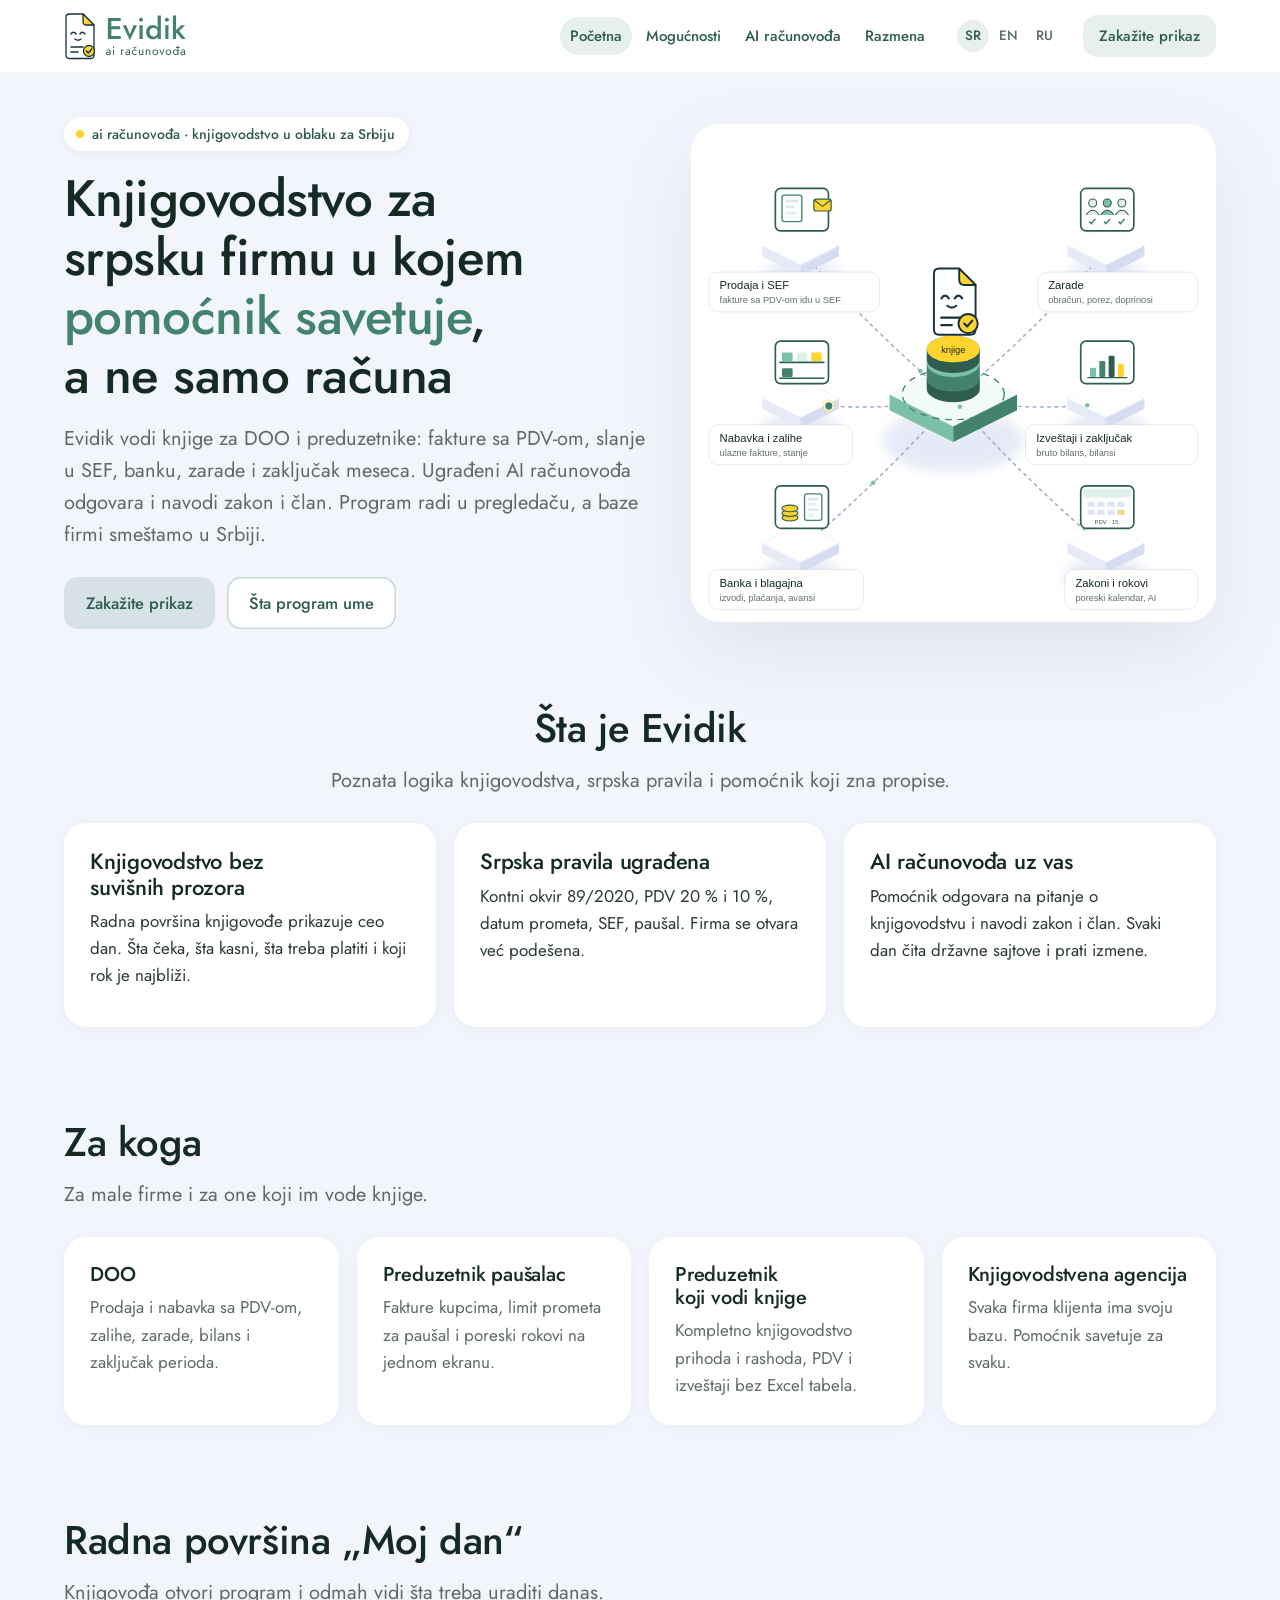
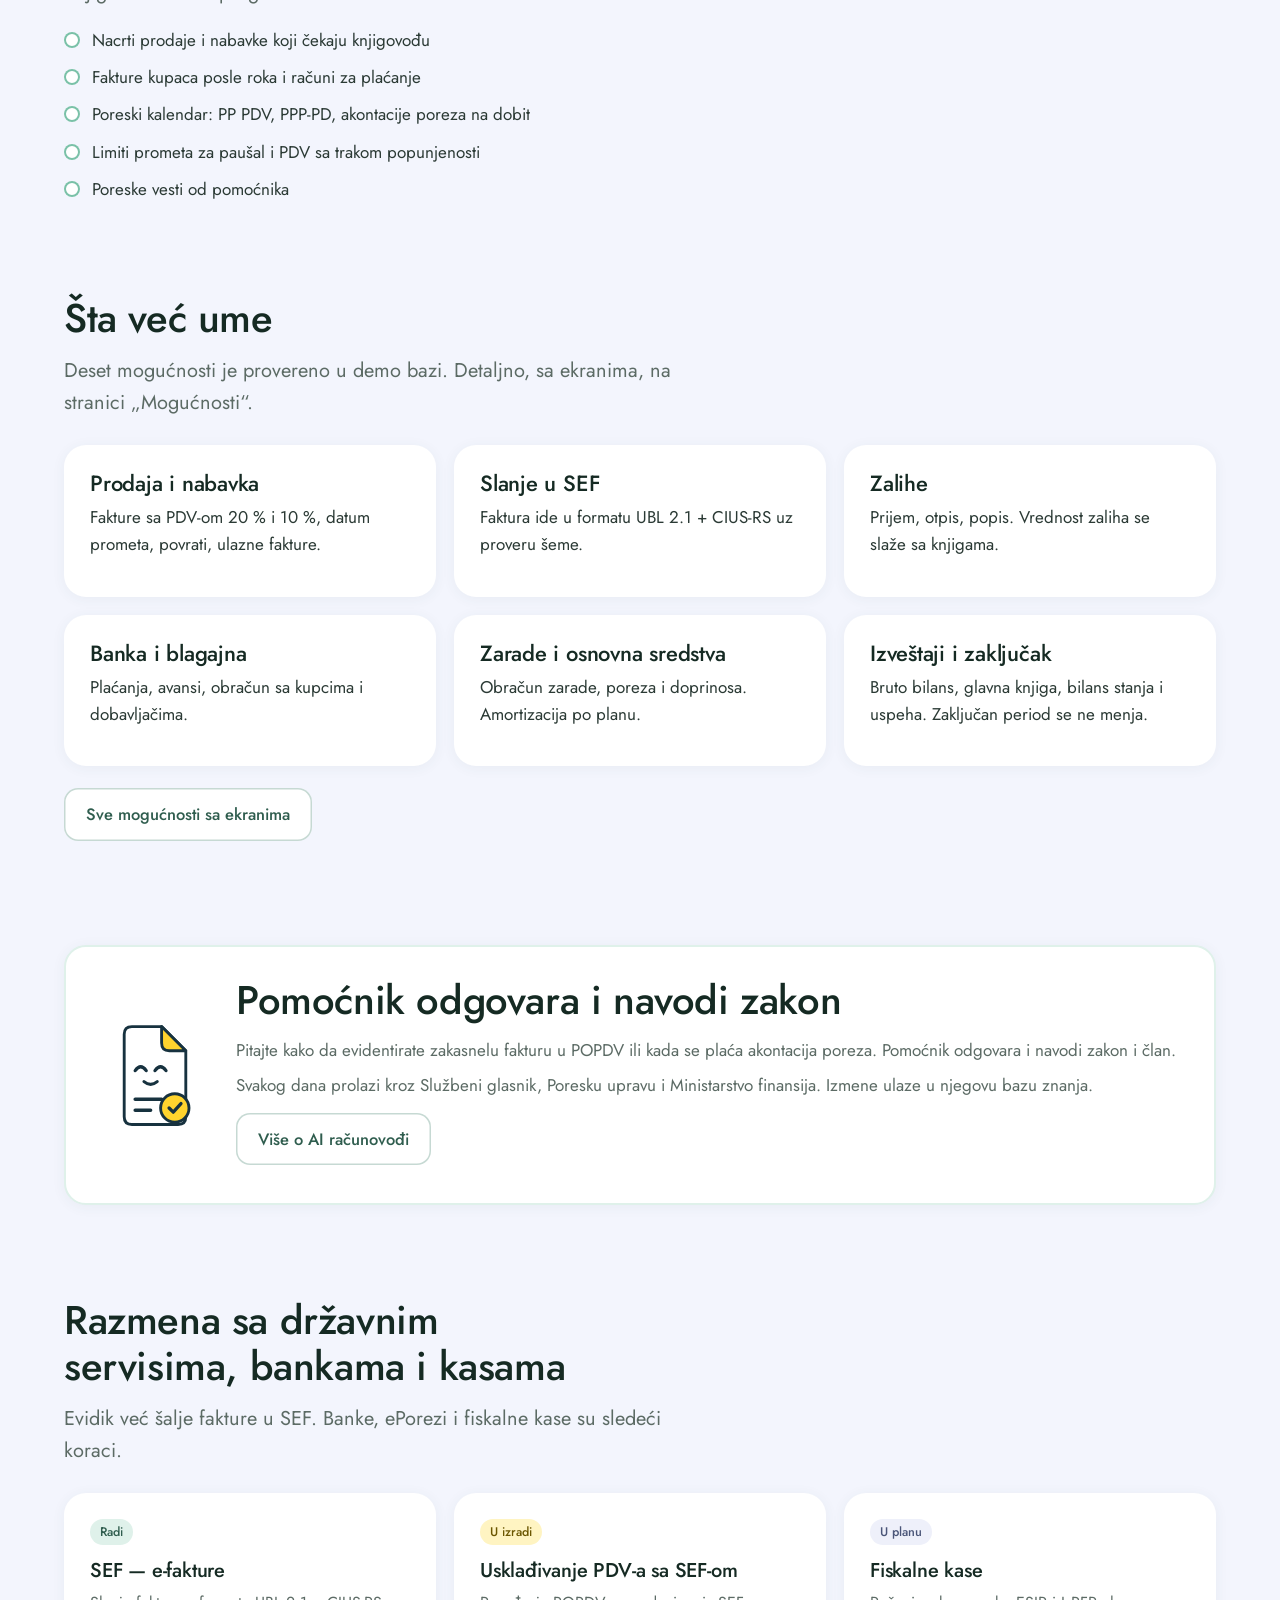
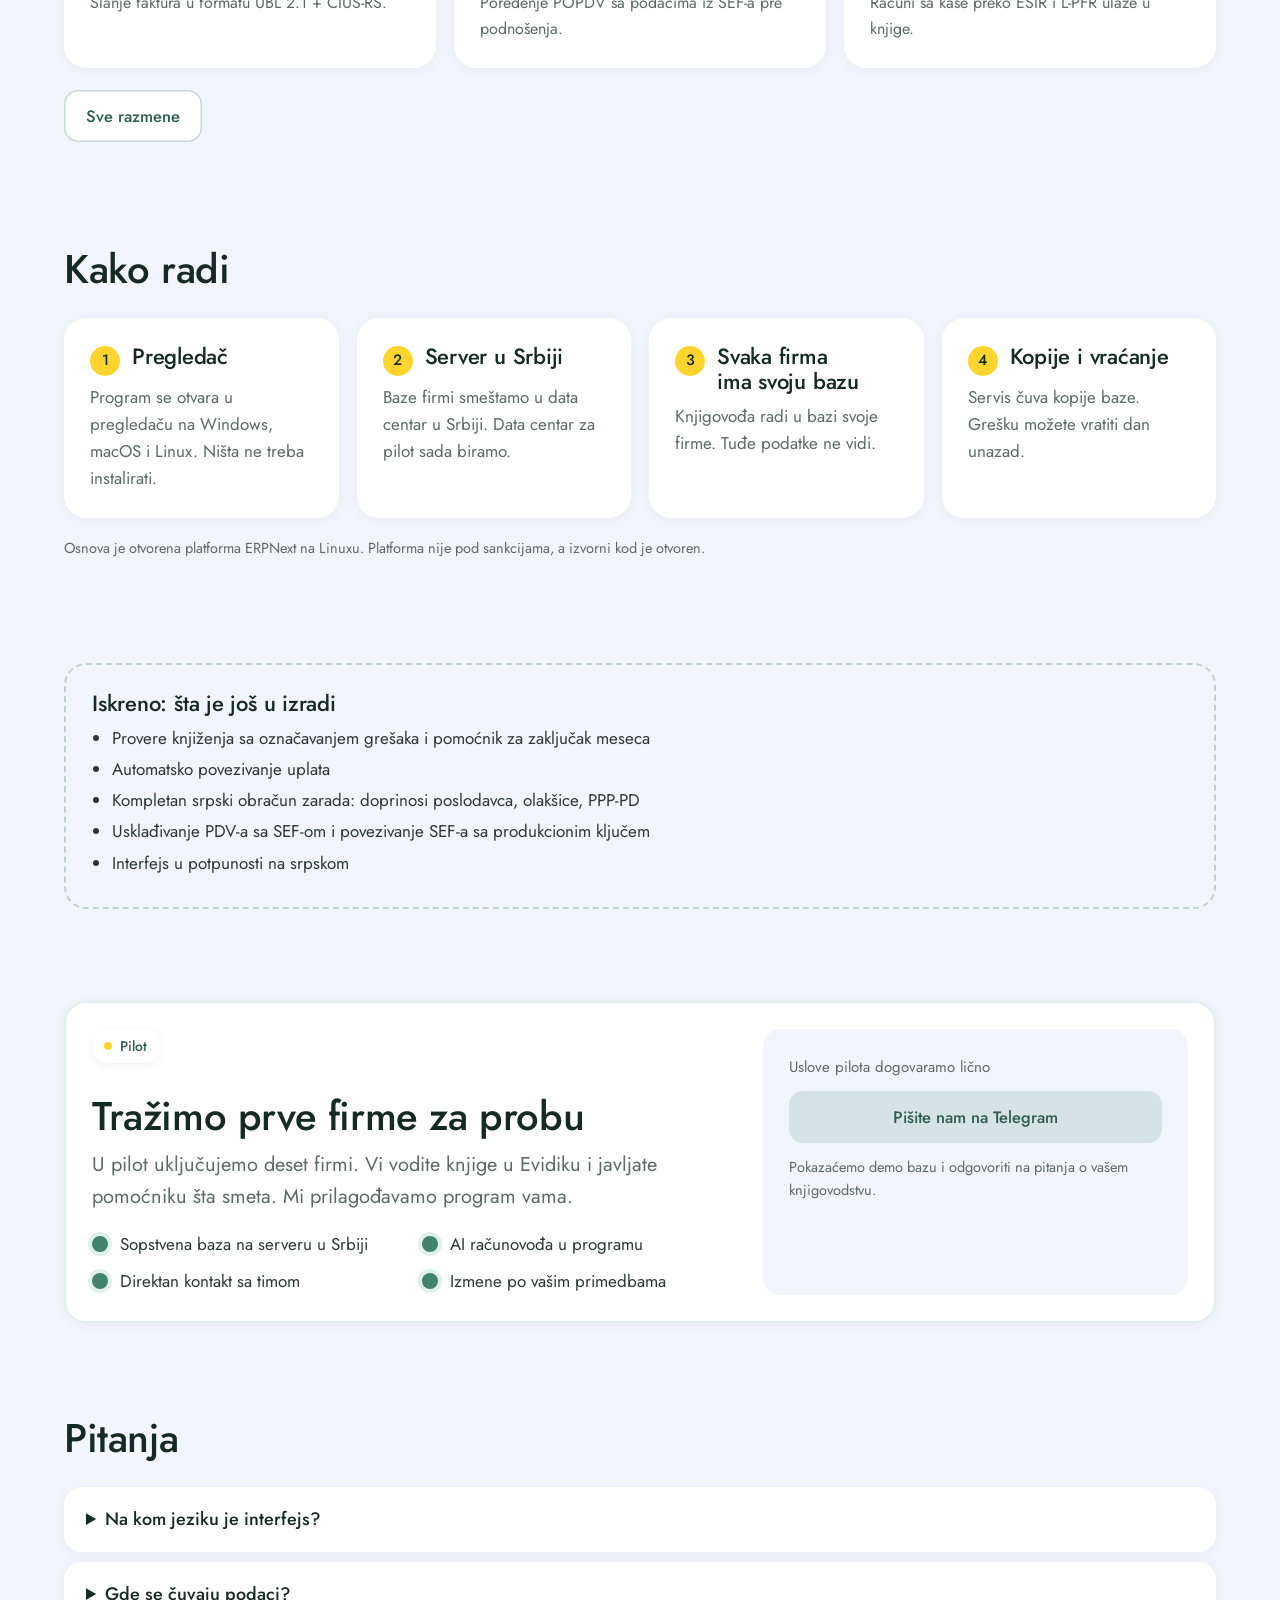
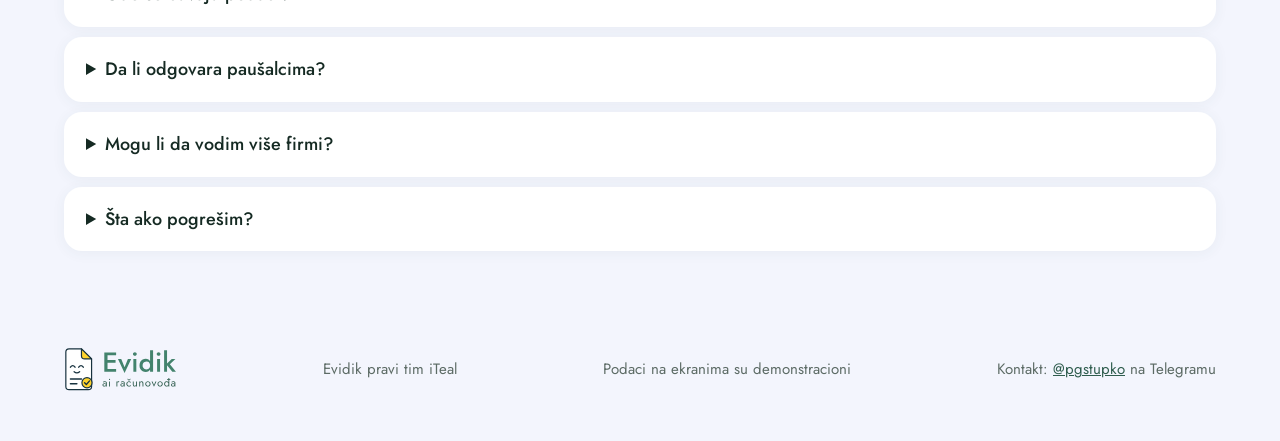
==== commit 0159b7cc: "Сайт evidik.rs" ====
--- a/index.html
+++ b/index.html
@@ -13,7 +13,7 @@
 <nav class="nav" aria-label="Evidik"><a href="index.html" class="on">Početna</a><a href="mogucnosti.html">Mogućnosti</a><a href="ai-racunovodja.html">AI računovođa</a><a href="razmene.html">Razmena</a></nav><span class="lang"><a href="index.html" hreflang="sr-Latn" class="on">SR</a><a href="en/index.html" hreflang="en">EN</a><a href="ru/index.html" hreflang="ru">RU</a></span>
 <details class="burger"><summary>Meni</summary><div class="mnav"><a href="index.html" class="on">Početna</a><a href="mogucnosti.html">Mogućnosti</a><a href="ai-racunovodja.html">AI računovođa</a><a href="razmene.html">Razmena</a><a href="https://t.me/pgstupko" target="_blank" rel="noopener">Zakažite prikaz</a></div></details>
 <a class="btn" href="https://t.me/pgstupko" target="_blank" rel="noopener">Zakažite prikaz</a></div></header>
-<main><section class="hero"><div class="wrap"><div><span class="kicker fade"><i></i>ai računovođa · knjigovodstvo u oblaku za Srbiju</span><h1 class="fade d1">Knjigovodstvo za srpsku firmu u kojem <em>pomoćnik savetuje</em>, a ne samo računa</h1><p class="lead fade d2">Evidik vodi knjige za DOO i preduzetnike: fakture sa PDV-om, slanje u SEF, banku, zarade i zaključak meseca. Ugrađeni AI računovođa odgovara i navodi zakon i član. Program radi u pregledaču, a baze firmi smeštamo u Srbiji.</p><div class="cta fade d3"><a class="btn main" href="https://t.me/pgstupko" target="_blank" rel="noopener">Zakažite prikaz</a><a class="btn ghost" href="mogucnosti.html">Šta program ume</a></div></div><div class="hero-art fade d2"><style>.hs text{font-family:"Gotham Pro","Open Sans",Arial,sans-serif}.hs .fl{animation:hsf 4s ease-in-out infinite}.hs .fl2{animation:hsf 4s ease-in-out -2s infinite}@keyframes hsf{50%{transform:translateY(-6px)}}.hs .fw{animation:hsw 1.1s linear infinite}@keyframes hsw{to{stroke-dashoffset:-22}}.hs .bob{animation:hsbo 1.6s ease-in-out infinite}@keyframes hsbo{50%{transform:translateY(-5px)}}.hs .lay{animation:hsl 2.2s ease-in-out infinite}@keyframes hsl{50%{transform:translateY(-5px)}}.hs .gx{transform-box:fill-box;transform-origin:left center;animation:hsg 3.2s ease-in-out infinite}@keyframes hsg{0%{transform:scaleX(.12)}55%,100%{transform:scaleX(1)}}.hs .gy{transform-box:fill-box;transform-origin:center bottom;animation:hsgy 1.8s ease-in-out infinite alternate}@keyframes hsgy{from{transform:scaleY(.3)}}.hs .ty{animation:hst 1.2s ease-in-out infinite}@keyframes hst{0%,60%,100%{opacity:.2}30%{opacity:1}}.hs .pop{transform-box:fill-box;transform-origin:center;animation:hsp 2s ease-in-out infinite}@keyframes hsp{0%,100%{transform:scale(1)}50%{transform:scale(1.18)}}@media (prefers-reduced-motion:reduce){.hs *{animation:none!important}.hs .dot{display:none}}@media (min-width:900px){.sop-hero .hs-fig{align-self:center!important;margin-top:0!important;margin-bottom:0!important}}</style><svg class="hs" viewBox="0 0 760 720" xmlns="http://www.w3.org/2000/svg" role="img" aria-label="Evidik: u centru AI računovođa, oko njega prodaja i SEF, nabavka, banka, zarade, izveštaji i poreski rokovi"><defs><filter id="hsb" x="-30%" y="-30%" width="160%" height="160%"><feGaussianBlur stdDeviation="8"/></filter></defs><ellipse cx="380" cy="462.0" rx="105.60000000000001" ry="48.0" fill="#c9d2ec" opacity=".45" filter="url(#hsb)"/><ellipse cx="150" cy="219.0" rx="63.800000000000004" ry="29.0" fill="#c9d2ec" opacity=".45" filter="url(#hsb)"/><ellipse cx="150" cy="449.0" rx="63.800000000000004" ry="29.0" fill="#c9d2ec" opacity=".45" filter="url(#hsb)"/><ellipse cx="150" cy="667.0" rx="63.800000000000004" ry="29.0" fill="#c9d2ec" opacity=".45" filter="url(#hsb)"/><ellipse cx="610" cy="219.0" rx="63.800000000000004" ry="29.0" fill="#c9d2ec" opacity=".45" filter="url(#hsb)"/><ellipse cx="610" cy="449.0" rx="63.800000000000004" ry="29.0" fill="#c9d2ec" opacity=".45" filter="url(#hsb)"/><ellipse cx="610" cy="667.0" rx="63.800000000000004" ry="29.0" fill="#c9d2ec" opacity=".45" filter="url(#hsb)"/><path d="M380,400 Q265,304 150,176" fill="none" stroke="#9fb0cf" stroke-width="2.4" stroke-dasharray="4 7" stroke-linecap="round" class="fw"/><path d="M380,400 Q265,419 150,406" fill="none" stroke="#9fb0cf" stroke-width="2.4" stroke-dasharray="4 7" stroke-linecap="round" class="fw"/><path d="M380,400 Q265,528 150,624" fill="none" stroke="#9fb0cf" stroke-width="2.4" stroke-dasharray="4 7" stroke-linecap="round" class="fw"/><path d="M380,400 Q495,304 610,176" fill="none" stroke="#9fb0cf" stroke-width="2.4" stroke-dasharray="4 7" stroke-linecap="round" class="fw"/><path d="M380,400 Q495,419 610,406" fill="none" stroke="#9fb0cf" stroke-width="2.4" stroke-dasharray="4 7" stroke-linecap="round" class="fw"/><path d="M380,400 Q495,528 610,624" fill="none" stroke="#9fb0cf" stroke-width="2.4" stroke-dasharray="4 7" stroke-linecap="round" class="fw"/><g opacity="1"><polygon points="92,168 150,197.0 150,213.0 92,184" fill="#e6eaf7"/><polygon points="208,168 150,197.0 150,213.0 208,184" fill="#d6ddf0"/><polygon points="150,139.0 208,168 150,197.0 92,168" fill="#ffffff" stroke="#eef1fb" stroke-width="1"/></g><g opacity="1"><polygon points="92,398 150,427.0 150,443.0 92,414" fill="#e6eaf7"/><polygon points="208,398 150,427.0 150,443.0 208,414" fill="#d6ddf0"/><polygon points="150,369.0 208,398 150,427.0 92,398" fill="#ffffff" stroke="#eef1fb" stroke-width="1"/></g><g opacity="1"><polygon points="92,616 150,645.0 150,661.0 92,632" fill="#e6eaf7"/><polygon points="208,616 150,645.0 150,661.0 208,632" fill="#d6ddf0"/><polygon points="150,587.0 208,616 150,645.0 92,616" fill="#ffffff" stroke="#eef1fb" stroke-width="1"/></g><g opacity="1"><polygon points="552,168 610,197.0 610,213.0 552,184" fill="#e6eaf7"/><polygon points="668,168 610,197.0 610,213.0 668,184" fill="#d6ddf0"/><polygon points="610,139.0 668,168 610,197.0 552,168" fill="#ffffff" stroke="#eef1fb" stroke-width="1"/></g><g opacity="1"><polygon points="552,398 610,427.0 610,443.0 552,414" fill="#e6eaf7"/><polygon points="668,398 610,427.0 610,443.0 668,414" fill="#d6ddf0"/><polygon points="610,369.0 668,398 610,427.0 552,398" fill="#ffffff" stroke="#eef1fb" stroke-width="1"/></g><g opacity="1"><polygon points="552,616 610,645.0 610,661.0 552,632" fill="#e6eaf7"/><polygon points="668,616 610,645.0 610,661.0 668,632" fill="#d6ddf0"/><polygon points="610,587.0 668,616 610,645.0 552,616" fill="#ffffff" stroke="#eef1fb" stroke-width="1"/></g><g opacity="1"><polygon points="284,392 380,440.0 380,464.0 284,416" fill="#7ac1a8"/><polygon points="476,392 380,440.0 380,464.0 476,416" fill="#43836d"/><polygon points="380,344.0 476,392 380,440.0 284,392" fill="#f2fbf7" stroke="#eef1fb" stroke-width="1"/></g><polygon class="dot" points="150,139.0 208,168 150,197.0 92,168" fill="#ffd42e" opacity="0"><animate attributeName="opacity" values="0;.32;0" keyTimes="0;0.067;0.167" calcMode="discrete" dur="12.0s" repeatCount="indefinite"/></polygon><polygon class="dot" points="150,369.0 208,398 150,427.0 92,398" fill="#ffd42e" opacity="0"><animate attributeName="opacity" values="0;.32;0" keyTimes="0;0.233;0.333" calcMode="discrete" dur="12.0s" repeatCount="indefinite"/></polygon><polygon class="dot" points="150,587.0 208,616 150,645.0 92,616" fill="#ffd42e" opacity="0"><animate attributeName="opacity" values="0;.32;0" keyTimes="0;0.400;0.500" calcMode="discrete" dur="12.0s" repeatCount="indefinite"/></polygon><polygon class="dot" points="610,139.0 668,168 610,197.0 552,168" fill="#ffd42e" opacity="0"><animate attributeName="opacity" values="0;.32;0" keyTimes="0;0.567;0.667" calcMode="discrete" dur="12.0s" repeatCount="indefinite"/></polygon><polygon class="dot" points="610,369.0 668,398 610,427.0 552,398" fill="#ffd42e" opacity="0"><animate attributeName="opacity" values="0;.32;0" keyTimes="0;0.733;0.833" calcMode="discrete" dur="12.0s" repeatCount="indefinite"/></polygon><polygon class="dot" points="610,587.0 668,616 610,645.0 552,616" fill="#ffd42e" opacity="0"><animate attributeName="opacity" values="0;.32;0" keyTimes="0;0.900;1.000" calcMode="discrete" dur="12.0s" repeatCount="indefinite"/></polygon><ellipse cx="380" cy="392" rx="76.80000000000001" ry="38.400000000000006" fill="none" stroke="#43836d" stroke-width="2" stroke-dasharray="10 9" class="fw" style="animation-duration:2.4s"/><g><path d="M340,368 v16 a40,20.0 0 0 0 80,0 v-16z" fill="#2F5D4E"/><ellipse cx="380" cy="368" rx="40" ry="20.0" fill="#43836d"/></g><g><path d="M340,346 v16 a40,20.0 0 0 0 80,0 v-16z" fill="#43836d"/><ellipse cx="380" cy="346" rx="40" ry="20.0" fill="#7ac1a8"/></g><g><path d="M340,324 v16 a40,20.0 0 0 0 80,0 v-16z" fill="#2F5D4E"/><ellipse cx="380" cy="324" rx="40" ry="20.0" fill="#43836d"/><ellipse cx="380" cy="324" rx="40" ry="20" fill="#ffd42e"/><text x="380" y="330" text-anchor="middle" font-size="14" font-weight="500" fill="#152a23">knjige</text></g><g class="bob"><g transform="translate(324,196) scale(1.12)"><g fill="#fff" stroke="#17323f" stroke-width="2.6" stroke-linecap="round" stroke-linejoin="round"><path d="M31 6 H58 L80 28 V88 Q80 95 73 95 H31 Q24 95 24 88 V13 Q24 6 31 6 Z"/><path d="M58 6 V21 Q58 28 65 28 H80 Z" fill="#ffd42e"/><path d="M34 46 q5 -7 10 0 M52 46 q5 -7 10 0" fill="none" stroke-width="3"/><path d="M42 56 q6 5 12 0" fill="none" stroke-width="2.8"/><path d="M34 72 H58 M34 82 H48" fill="none" stroke-width="3.2"/><circle cx="70" cy="80" r="11" fill="#ffd42e"><animate attributeName="r" values="11;13;11;11" keyTimes="0;.1;.2;1" dur="2.4s" repeatCount="indefinite"/></circle><path d="M64.8 80 L68.6 83.8 L75.6 76" fill="none" stroke-width="3"/></g></g></g><g transform="translate(112,82)"><rect width="80" height="64" rx="8" fill="#fff" stroke="#2F5D4E" stroke-width="2.5"/><rect x="10" y="10" width="30" height="40" rx="4" fill="#fff" stroke="#43836d" stroke-width="2"/><rect x="15" y="17" width="20" height="4" rx="2" fill="#dfe5f4"/><rect x="15" y="26" width="14" height="4" rx="2" fill="#dfe5f4"/><rect x="15" y="35" width="18" height="4" rx="2" fill="#dff1ea"/><g><animateTransform attributeName="transform" type="translate" values="0,0;0,0;14,-8;14,-8;0,0" keyTimes="0;.3;.6;.9;1" dur="3.6s" repeatCount="indefinite"/><rect x="44" y="24" width="26" height="18" rx="3" fill="#ffd42e" stroke="#2F5D4E" stroke-width="1.8"/><path d="M44,25 l13,10 l13,-10" fill="none" stroke="#2F5D4E" stroke-width="1.8"/></g></g><g transform="translate(112,312)"><rect width="80" height="64" rx="8" fill="#fff" stroke="#2F5D4E" stroke-width="2.5"/><line x1="6" y1="32" x2="74" y2="32" stroke="#2F5D4E" stroke-width="2.5"/><line x1="6" y1="56" x2="74" y2="56" stroke="#2F5D4E" stroke-width="2.5"/><rect x="10" y="17" width="16" height="13" rx="2" fill="#7ac1a8"/><rect x="32" y="17" width="16" height="13" rx="2" fill="#dff1ea"/><rect x="10" y="41" width="16" height="13" rx="2" fill="#43836d"/><rect x="54" y="17" width="16" height="13" rx="2" fill="#ffd42e"><animate attributeName="y" values="-14;-14;17;17;-14" keyTimes="0;.3;.5;.9;1" dur="4s" repeatCount="indefinite"/><animate attributeName="opacity" values="0;0;1;1;0" keyTimes="0;.3;.4;.9;1" dur="4s" repeatCount="indefinite"/></rect></g><g transform="translate(112,530)"><rect width="80" height="64" rx="8" fill="#fff" stroke="#2F5D4E" stroke-width="2.5"/><rect x="44" y="12" width="26" height="40" rx="3" fill="#fff" stroke="#43836d" stroke-width="2"/><rect x="49" y="18" width="16" height="4" rx="2" fill="#dfe5f4"/><rect x="49" y="26" width="12" height="4" rx="2" fill="#dff1ea"/><rect x="49" y="34" width="16" height="4" rx="2" fill="#dfe5f4"/><rect x="49" y="42" width="10" height="4" rx="2" fill="#dff1ea"/><g class="bob"><ellipse cx="22" cy="48" rx="12" ry="5" fill="#ffd42e" stroke="#2F5D4E" stroke-width="1.8"/><ellipse cx="22" cy="41" rx="12" ry="5" fill="#ffd42e" stroke="#2F5D4E" stroke-width="1.8"/><ellipse cx="22" cy="34" rx="12" ry="5" fill="#ffd42e" stroke="#2F5D4E" stroke-width="1.8"/></g></g><g transform="translate(572,82)"><rect width="80" height="64" rx="8" fill="#fff" stroke="#2F5D4E" stroke-width="2.5"/><circle cx="18" cy="22" r="6" fill="#dff1ea" stroke="#2F5D4E" stroke-width="1.6"/><path d="M8,40 q10,-14 20,0" fill="#dff1ea" stroke="#2F5D4E" stroke-width="1.6"/><circle cx="40" cy="22" r="6" fill="#7ac1a8" stroke="#2F5D4E" stroke-width="1.6"/><path d="M30,40 q10,-14 20,0" fill="#7ac1a8" stroke="#2F5D4E" stroke-width="1.6"/><circle cx="62" cy="22" r="6" fill="#dff1ea" stroke="#2F5D4E" stroke-width="1.6"/><path d="M52,40 q10,-14 20,0" fill="#dff1ea" stroke="#2F5D4E" stroke-width="1.6"/><path d="M13,50 l3,3 l6,-7" stroke="#43836d" stroke-width="2.2" fill="none" class="ty" style="animation-duration:3s;animation-delay:0.0s"/><path d="M35,50 l3,3 l6,-7" stroke="#43836d" stroke-width="2.2" fill="none" class="ty" style="animation-duration:3s;animation-delay:-0.9s"/><path d="M57,50 l3,3 l6,-7" stroke="#43836d" stroke-width="2.2" fill="none" class="ty" style="animation-duration:3s;animation-delay:-1.8s"/></g><g transform="translate(572,312)"><rect width="80" height="64" rx="8" fill="#fff" stroke="#2F5D4E" stroke-width="2.5"/><line x1="10" y1="55" x2="70" y2="55" stroke="#2F5D4E" stroke-width="2"/><rect class="gy" style="animation-delay:0.00s" x="14" y="40" width="9" height="14" rx="2" fill="#7ac1a8"/><rect class="gy" style="animation-delay:-0.45s" x="28" y="30" width="9" height="24" rx="2" fill="#43836d"/><rect class="gy" style="animation-delay:-0.90s" x="42" y="22" width="9" height="32" rx="2" fill="#2F5D4E"/><rect class="gy" style="animation-delay:-1.35s" x="56" y="34" width="9" height="20" rx="2" fill="#ffd42e"/></g><g transform="translate(572,530)"><rect width="80" height="64" rx="8" fill="#fff" stroke="#2F5D4E" stroke-width="2.5"/><rect x="4" y="4" width="72" height="14" rx="6" fill="#dff1ea"/><rect x="10" y="24" width="11" height="8" rx="2" fill="#dfe5f4"/><rect x="25" y="24" width="11" height="8" rx="2" fill="#dfe5f4"/><rect x="40" y="24" width="11" height="8" rx="2" fill="#dfe5f4"/><rect x="55" y="24" width="11" height="8" rx="2" fill="#dfe5f4"/><rect x="10" y="36" width="11" height="8" rx="2" fill="#dfe5f4"/><rect x="25" y="36" width="11" height="8" rx="2" fill="#dfe5f4"/><rect x="40" y="36" width="11" height="8" rx="2" fill="#dfe5f4"/><rect x="55" y="36" width="11" height="8" rx="2" fill="#dfe5f4"/><rect x="55" y="36" width="11" height="8" rx="2" fill="#ffd42e"><animate attributeName="opacity" values="1;.3;1" dur="1.6s" repeatCount="indefinite"/></rect><text x="40" y="58" text-anchor="middle" font-size="9" font-weight="500" fill="#2F5D4E">PDV · 15.</text></g><circle class="dot" r="3.4" fill="#7ac1a8"><animateMotion dur="2.2s" begin="0.00s" repeatCount="indefinite" path="M380,400 Q265,304 150,176"/></circle><g class="dot" opacity="0"><circle r="10" fill="#ffd42e" opacity=".4"/><circle r="6.5" fill="#43836d" stroke="#fff" stroke-width="2"/><animateMotion dur="12.0s" repeatCount="indefinite" path="M380,400 Q265,304 150,176" calcMode="linear" keyPoints="0;0;1;1" keyTimes="0;0.000;0.067;1"/><animate attributeName="opacity" values="0;1;0" keyTimes="0;0.000;0.067" calcMode="discrete" dur="12.0s" repeatCount="indefinite"/></g><circle class="dot" r="3.4" fill="#7ac1a8"><animateMotion dur="2.2s" begin="-0.37s" repeatCount="indefinite" path="M380,400 Q265,419 150,406"/></circle><g class="dot" opacity="0"><circle r="10" fill="#ffd42e" opacity=".4"/><circle r="6.5" fill="#43836d" stroke="#fff" stroke-width="2"/><animateMotion dur="12.0s" repeatCount="indefinite" path="M380,400 Q265,419 150,406" calcMode="linear" keyPoints="0;0;1;1" keyTimes="0;0.167;0.233;1"/><animate attributeName="opacity" values="0;1;0" keyTimes="0;0.167;0.233" calcMode="discrete" dur="12.0s" repeatCount="indefinite"/></g><circle class="dot" r="3.4" fill="#7ac1a8"><animateMotion dur="2.2s" begin="-0.74s" repeatCount="indefinite" path="M380,400 Q265,528 150,624"/></circle><g class="dot" opacity="0"><circle r="10" fill="#ffd42e" opacity=".4"/><circle r="6.5" fill="#43836d" stroke="#fff" stroke-width="2"/><animateMotion dur="12.0s" repeatCount="indefinite" path="M380,400 Q265,528 150,624" calcMode="linear" keyPoints="0;0;1;1" keyTimes="0;0.333;0.400;1"/><animate attributeName="opacity" values="0;1;0" keyTimes="0;0.333;0.400" calcMode="discrete" dur="12.0s" repeatCount="indefinite"/></g><circle class="dot" r="3.4" fill="#7ac1a8"><animateMotion dur="2.2s" begin="-1.11s" repeatCount="indefinite" path="M380,400 Q495,304 610,176"/></circle><g class="dot" opacity="0"><circle r="10" fill="#ffd42e" opacity=".4"/><circle r="6.5" fill="#43836d" stroke="#fff" stroke-width="2"/><animateMotion dur="12.0s" repeatCount="indefinite" path="M380,400 Q495,304 610,176" calcMode="linear" keyPoints="0;0;1;1" keyTimes="0;0.500;0.567;1"/><animate attributeName="opacity" values="0;1;0" keyTimes="0;0.500;0.567" calcMode="discrete" dur="12.0s" repeatCount="indefinite"/></g><circle class="dot" r="3.4" fill="#7ac1a8"><animateMotion dur="2.2s" begin="-1.48s" repeatCount="indefinite" path="M380,400 Q495,419 610,406"/></circle><g class="dot" opacity="0"><circle r="10" fill="#ffd42e" opacity=".4"/><circle r="6.5" fill="#43836d" stroke="#fff" stroke-width="2"/><animateMotion dur="12.0s" repeatCount="indefinite" path="M380,400 Q495,419 610,406" calcMode="linear" keyPoints="0;0;1;1" keyTimes="0;0.667;0.733;1"/><animate attributeName="opacity" values="0;1;0" keyTimes="0;0.667;0.733" calcMode="discrete" dur="12.0s" repeatCount="indefinite"/></g><circle class="dot" r="3.4" fill="#7ac1a8"><animateMotion dur="2.2s" begin="-1.85s" repeatCount="indefinite" path="M380,400 Q495,528 610,624"/></circle><g class="dot" opacity="0"><circle r="10" fill="#ffd42e" opacity=".4"/><circle r="6.5" fill="#43836d" stroke="#fff" stroke-width="2"/><animateMotion dur="12.0s" repeatCount="indefinite" path="M380,400 Q495,528 610,624" calcMode="linear" keyPoints="0;0;1;1" keyTimes="0;0.833;0.900;1"/><animate attributeName="opacity" values="0;1;0" keyTimes="0;0.833;0.900" calcMode="discrete" dur="12.0s" repeatCount="indefinite"/></g><g class="hs-lb" transform="translate(12,208)"><rect x="0" y="0" width="257" height="60" rx="14" fill="#fff" stroke="rgba(67,131,109,.22)"/><text x="16" y="26" font-size="17" font-weight="500" fill="#152a23">Prodaja i SEF</text><text x="16" y="47" font-size="14" fill="#5f6e68">fakture sa PDV-om idu u SEF</text></g><g class="hs-lb" transform="translate(12,438)"><rect x="0" y="0" width="216" height="60" rx="14" fill="#fff" stroke="rgba(67,131,109,.22)"/><text x="16" y="26" font-size="17" font-weight="500" fill="#152a23">Nabavka i zalihe</text><text x="16" y="47" font-size="14" fill="#5f6e68">ulazne fakture, stanje</text></g><g class="hs-lb" transform="translate(12,656)"><rect x="0" y="0" width="233" height="60" rx="14" fill="#fff" stroke="rgba(67,131,109,.22)"/><text x="16" y="26" font-size="17" font-weight="500" fill="#152a23">Banka i blagajna</text><text x="16" y="47" font-size="14" fill="#5f6e68">izvodi, plaćanja, avansi</text></g><g class="hs-lb" transform="translate(507,208)"><rect x="0" y="0" width="241" height="60" rx="14" fill="#fff" stroke="rgba(67,131,109,.22)"/><text x="16" y="26" font-size="17" font-weight="500" fill="#152a23">Zarade</text><text x="16" y="47" font-size="14" fill="#5f6e68">obračun, porez, doprinosi</text></g><g class="hs-lb" transform="translate(489,438)"><rect x="0" y="0" width="259" height="60" rx="14" fill="#fff" stroke="rgba(67,131,109,.22)"/><text x="16" y="26" font-size="17" font-weight="500" fill="#152a23">Izveštaji i zaključak</text><text x="16" y="47" font-size="14" fill="#5f6e68">bruto bilans, bilansi</text></g><g class="hs-lb" transform="translate(548,656)"><rect x="0" y="0" width="200" height="60" rx="14" fill="#fff" stroke="rgba(67,131,109,.22)"/><text x="16" y="26" font-size="17" font-weight="500" fill="#152a23">Zakoni i rokovi</text><text x="16" y="47" font-size="14" fill="#5f6e68">poreski kalendar, AI</text></g></svg></div></div></section><section><div class="wrap"><div class="sec-head sec-c"><h2>Šta je Evidik</h2><p class="lead">Poznata logika knjigovodstva, srpska pravila i pomoćnik koji zna propise.</p></div><div class="grid g3"><div class="card"><h3>Knjigovodstvo bez suvišnih prozora</h3><p>Radna površina knjigovođe prikazuje ceo dan. Šta čeka, šta kasni, šta treba platiti i koji rok je najbliži.</p></div><div class="card"><h3>Srpska pravila ugrađena</h3><p>Kontni okvir 89/2020, PDV 20 % i 10 %, datum prometa, SEF, paušal. Firma se otvara već podešena.</p></div><div class="card"><h3>AI računovođa uz vas</h3><p>Pomoćnik odgovara na pitanje o knjigovodstvu i navodi zakon i član. Svaki dan čita državne sajtove i prati izmene.</p></div></div></div></section><section class="who"><div class="wrap"><div class="sec-head"><h2>Za koga</h2><p class="lead">Za male firme i za one koji im vode knjige.</p></div><div class="grid g4"><div class="card"><h3>DOO</h3><p>Prodaja i nabavka sa PDV-om, zalihe, zarade, bilans i zaključak perioda.</p></div><div class="card"><h3>Preduzetnik paušalac</h3><p>Fakture kupcima, limit prometa za paušal i poreski rokovi na jednom ekranu.</p></div><div class="card"><h3>Preduzetnik koji vodi knjige</h3><p>Kompletno knjigovodstvo prihoda i rashoda, PDV i izveštaji bez Excel tabela.</p></div><div class="card"><h3>Knjigovodstvena agencija</h3><p>Svaka firma klijenta ima svoju bazu. Pomoćnik savetuje za svaku.</p></div></div></div></section><section><div class="wrap split"><div><h2>Radna površina „Moj dan“</h2><p class="lead">Knjigovođa otvori program i odmah vidi šta treba uraditi danas.</p><ul class="ok sep" style="grid-template-columns:1fr"><li>Nacrti prodaje i nabavke koji čekaju knjigovođu</li><li>Fakture kupaca posle roka i računi za plaćanje</li><li>Poreski kalendar: PP PDV, PPP-PD, akontacije poreza na dobit</li><li>Limiti prometa za paušal i PDV sa trakom popunjenosti</li><li>Poreske vesti od pomoćnika</li></ul></div><figure class="ws-shot"><img src="img/moj-dan.webp" alt="Radna površina „Moj dan“ u demo bazi" loading="lazy"><figcaption>Radna površina „Moj dan“ u demo bazi</figcaption></figure></div></section><section><div class="wrap"><div class="sec-head"><h2>Šta već ume</h2><p class="lead">Deset mogućnosti je provereno u demo bazi. Detaljno, sa ekranima, na stranici „Mogućnosti“.</p></div><div class="grid g3"><div class="card"><h3>Prodaja i nabavka</h3><p>Fakture sa PDV-om 20 % i 10 %, datum prometa, povrati, ulazne fakture.</p></div><div class="card"><h3>Slanje u SEF</h3><p>Faktura ide u formatu UBL 2.1 + CIUS-RS uz proveru šeme.</p></div><div class="card"><h3>Zalihe</h3><p>Prijem, otpis, popis. Vrednost zaliha se slaže sa knjigama.</p></div><div class="card"><h3>Banka i blagajna</h3><p>Plaćanja, avansi, obračun sa kupcima i dobavljačima.</p></div><div class="card"><h3>Zarade i osnovna sredstva</h3><p>Obračun zarade, poreza i doprinosa. Amortizacija po planu.</p></div><div class="card"><h3>Izveštaji i zaključak</h3><p>Bruto bilans, glavna knjiga, bilans stanja i uspeha. Zaključan period se ne menja.</p></div></div><p class="note" style="margin-top:22px"><a class="btn ghost" href="mogucnosti.html">Sve mogućnosti sa ekranima</a></p></div></section><section><div class="wrap"><div class="card ai-box"><svg viewBox="16 0 72 100" aria-hidden="true"><g fill="#fff" stroke="#17323f" stroke-width="2.6" stroke-linecap="round" stroke-linejoin="round"><path d="M31 6 H58 L80 28 V88 Q80 95 73 95 H31 Q24 95 24 88 V13 Q24 6 31 6 Z"/><path d="M58 6 V21 Q58 28 65 28 H80 Z" fill="#ffd42e"/><path d="M34 46 q5 -7 10 0 M52 46 q5 -7 10 0" fill="none" stroke-width="3"/><path d="M42 56 q6 5 12 0" fill="none" stroke-width="2.8"/><path d="M34 72 H58 M34 82 H48" fill="none" stroke-width="3.2"/><circle cx="70" cy="80" r="11" fill="#ffd42e"><animate attributeName="r" values="11;13;11;11" keyTimes="0;.1;.2;1" dur="2.4s" repeatCount="indefinite"/></circle><path d="M64.8 80 L68.6 83.8 L75.6 76" fill="none" stroke-width="3"/></g></svg><div><h2>Pomoćnik odgovara i navodi zakon</h2><p>Pitajte kako da evidentirate zakasnelu fakturu u POPDV ili kada se plaća akontacija poreza. Pomoćnik odgovara i navodi zakon i član.</p><p>Svakog dana prolazi kroz Službeni glasnik, Poresku upravu i Ministarstvo finansija. Izmene ulaze u njegovu bazu znanja.</p><p style="margin-top:14px"><a class="btn ghost" href="ai-racunovodja.html">Više o AI računovođi</a></p></div></div></div></section><section class="ex"><div class="wrap"><div class="sec-head"><h2>Razmena sa državnim servisima, bankama i kasama</h2><p class="lead">Evidik već šalje fakture u SEF. Banke, ePorezi i fiskalne kase su sledeći koraci.</p></div><div class="grid g3"><div class="card"><span class="st s-ok">Radi</span><h3>SEF — e-fakture</h3><p>Slanje faktura u formatu UBL 2.1 + CIUS-RS.</p></div><div class="card"><span class="st s-wip">U izradi</span><h3>Usklađivanje PDV-a sa SEF-om</h3><p>Poređenje POPDV sa podacima iz SEF-a pre podnošenja.</p></div><div class="card"><span class="st s-plan">U planu</span><h3>Fiskalne kase</h3><p>Računi sa kase preko ESIR i L-PFR ulaze u knjige.</p></div></div><p class="note" style="margin-top:22px"><a class="btn ghost" href="razmene.html">Sve razmene</a></p></div></section><section><div class="wrap"><div class="sec-head"><h2>Kako radi</h2></div><div class="grid steps"><div class="card step"><h3>Pregledač</h3><p>Program se otvara u pregledaču na Windows, macOS i Linux. Ništa ne treba instalirati.</p></div><div class="card step"><h3>Server u Srbiji</h3><p>Baze firmi smeštamo u data centar u Srbiji. Data centar za pilot sada biramo.</p></div><div class="card step"><h3>Svaka firma ima svoju bazu</h3><p>Knjigovođa radi u bazi svoje firme. Tuđe podatke ne vidi.</p></div><div class="card step"><h3>Kopije i vraćanje</h3><p>Servis čuva kopije baze. Grešku možete vratiti dan unazad.</p></div></div><p class="note" style="margin-top:18px;color:var(--mut)">Osnova je otvorena platforma ERPNext na Linuxu. Platforma nije pod sankcijama, a izvorni kod je otvoren.</p></div></section><section><div class="wrap"><div class="card wip-box"><h3>Iskreno: šta je još u izradi</h3><ul><li>Provere knjiženja sa označavanjem grešaka i pomoćnik za zaključak meseca</li><li>Automatsko povezivanje uplata</li><li>Kompletan srpski obračun zarada: doprinosi poslodavca, olakšice, PPP-PD</li><li>Usklađivanje PDV-a sa SEF-om i povezivanje SEF-a sa produkcionim ključem</li><li>Interfejs u potpunosti na srpskom</li></ul></div></div></section><section><div class="wrap"><div class="card offer"><div><span class="kicker"><i></i>Pilot</span><h2>Tražimo prve firme za probu</h2><p class="lead">U pilot uključujemo deset firmi. Vi vodite knjige u Evidiku i javljate pomoćniku šta smeta. Mi prilagođavamo program vama.</p><ul class="ok"><li>Sopstvena baza na serveru u Srbiji</li><li>AI računovođa u programu</li><li>Direktan kontakt sa timom</li><li>Izmene po vašim primedbama</li></ul></div><div class="of-r"><span class="of-k">Uslove pilota dogovaramo lično</span><a class="btn main" href="https://t.me/pgstupko" target="_blank" rel="noopener">Pišite nam na Telegram</a><p class="note">Pokazaćemo demo bazu i odgovoriti na pitanja o vašem knjigovodstvu.</p></div></div></div></section><section class="faq"><div class="wrap"><div class="sec-head"><h2>Pitanja</h2></div><details><summary>Na kom jeziku je interfejs?</summary><p>Sada je interfejs delom na ruskom i engleskom. Prevod na srpski je u izradi.</p></details><details><summary>Gde se čuvaju podaci?</summary><p>Baze firmi smeštamo u data centar u Srbiji. Svaka firma ima svoju bazu.</p></details><details><summary>Da li odgovara paušalcima?</summary><p>Da. Radna površina prikazuje limit prometa za paušal i poreske rokove.</p></details><details><summary>Mogu li da vodim više firmi?</summary><p>Da. Svaka firma dobija svoju bazu. Zbirni izveštaji za grupu firmi su u planu.</p></details><details><summary>Šta ako pogrešim?</summary><p>Servis čuva kopije baze. Bazu možete vratiti dan unazad.</p></details></div></section></main>
+<main><section class="hero"><div class="wrap"><div><span class="kicker fade"><i></i>ai računovođa · knjigovodstvo u oblaku za Srbiju</span><h1 class="fade d1">Knjigovodstvo za srpsku firmu u kojem <em>pomoćnik savetuje</em>, a ne samo računa</h1><p class="lead fade d2">Evidik vodi knjige za DOO i preduzetnike: fakture sa PDV-om, slanje u SEF, banku, zarade i zaključak meseca. Ugrađeni AI računovođa odgovara i navodi zakon i član. Program radi u pregledaču, a baze firmi smeštamo u Srbiji.</p><div class="cta fade d3"><a class="btn main" href="https://t.me/pgstupko" target="_blank" rel="noopener">Zakažite prikaz</a><a class="btn ghost" href="mogucnosti.html">Šta program ume</a></div></div><div class="hero-art fade d2"><style>.hs text{font-family:"Gotham Pro","Open Sans",Arial,sans-serif}.hs .fl{animation:hsf 4s ease-in-out infinite}.hs .fl2{animation:hsf 4s ease-in-out -2s infinite}@keyframes hsf{50%{transform:translateY(-6px)}}.hs .fw{animation:hsw 1.1s linear infinite}@keyframes hsw{to{stroke-dashoffset:-22}}.hs .bob{animation:hsbo 1.6s ease-in-out infinite}@keyframes hsbo{50%{transform:translateY(-5px)}}.hs .lay{animation:hsl 2.2s ease-in-out infinite}@keyframes hsl{50%{transform:translateY(-5px)}}.hs .gx{transform-box:fill-box;transform-origin:left center;animation:hsg 3.2s ease-in-out infinite}@keyframes hsg{0%{transform:scaleX(.12)}55%,100%{transform:scaleX(1)}}.hs .gy{transform-box:fill-box;transform-origin:center bottom;animation:hsgy 1.8s ease-in-out infinite alternate}@keyframes hsgy{from{transform:scaleY(.3)}}.hs .ty{animation:hst 1.2s ease-in-out infinite}@keyframes hst{0%,60%,100%{opacity:.2}30%{opacity:1}}.hs .pop{transform-box:fill-box;transform-origin:center;animation:hsp 2s ease-in-out infinite}@keyframes hsp{0%,100%{transform:scale(1)}50%{transform:scale(1.18)}}@media (prefers-reduced-motion:reduce){.hs *{animation:none!important}.hs .dot{display:none}}@media (min-width:900px){.sop-hero .hs-fig{align-self:center!important;margin-top:0!important;margin-bottom:0!important}}</style><svg class="hs" viewBox="0 0 760 720" xmlns="http://www.w3.org/2000/svg" role="img" aria-label="Evidik: u centru AI računovođa, oko njega prodaja i SEF, nabavka, banka, zarade, izveštaji i poreski rokovi"><defs><filter id="hsb" x="-30%" y="-30%" width="160%" height="160%"><feGaussianBlur stdDeviation="8"/></filter></defs><ellipse cx="380" cy="462.0" rx="105.60000000000001" ry="48.0" fill="#c9d2ec" opacity=".45" filter="url(#hsb)"/><ellipse cx="150" cy="219.0" rx="63.800000000000004" ry="29.0" fill="#c9d2ec" opacity=".45" filter="url(#hsb)"/><ellipse cx="150" cy="449.0" rx="63.800000000000004" ry="29.0" fill="#c9d2ec" opacity=".45" filter="url(#hsb)"/><ellipse cx="150" cy="667.0" rx="63.800000000000004" ry="29.0" fill="#c9d2ec" opacity=".45" filter="url(#hsb)"/><ellipse cx="610" cy="219.0" rx="63.800000000000004" ry="29.0" fill="#c9d2ec" opacity=".45" filter="url(#hsb)"/><ellipse cx="610" cy="449.0" rx="63.800000000000004" ry="29.0" fill="#c9d2ec" opacity=".45" filter="url(#hsb)"/><ellipse cx="610" cy="667.0" rx="63.800000000000004" ry="29.0" fill="#c9d2ec" opacity=".45" filter="url(#hsb)"/><path d="M380,400 Q265,304 150,176" fill="none" stroke="#9fb0cf" stroke-width="2.4" stroke-dasharray="4 7" stroke-linecap="round" class="fw"/><path d="M380,400 Q265,419 150,406" fill="none" stroke="#9fb0cf" stroke-width="2.4" stroke-dasharray="4 7" stroke-linecap="round" class="fw"/><path d="M380,400 Q265,528 150,624" fill="none" stroke="#9fb0cf" stroke-width="2.4" stroke-dasharray="4 7" stroke-linecap="round" class="fw"/><path d="M380,400 Q495,304 610,176" fill="none" stroke="#9fb0cf" stroke-width="2.4" stroke-dasharray="4 7" stroke-linecap="round" class="fw"/><path d="M380,400 Q495,419 610,406" fill="none" stroke="#9fb0cf" stroke-width="2.4" stroke-dasharray="4 7" stroke-linecap="round" class="fw"/><path d="M380,400 Q495,528 610,624" fill="none" stroke="#9fb0cf" stroke-width="2.4" stroke-dasharray="4 7" stroke-linecap="round" class="fw"/><g opacity="1"><polygon points="92,168 150,197.0 150,213.0 92,184" fill="#e6eaf7"/><polygon points="208,168 150,197.0 150,213.0 208,184" fill="#d6ddf0"/><polygon points="150,139.0 208,168 150,197.0 92,168" fill="#ffffff" stroke="#eef1fb" stroke-width="1"/></g><g opacity="1"><polygon points="92,398 150,427.0 150,443.0 92,414" fill="#e6eaf7"/><polygon points="208,398 150,427.0 150,443.0 208,414" fill="#d6ddf0"/><polygon points="150,369.0 208,398 150,427.0 92,398" fill="#ffffff" stroke="#eef1fb" stroke-width="1"/></g><g opacity="1"><polygon points="92,616 150,645.0 150,661.0 92,632" fill="#e6eaf7"/><polygon points="208,616 150,645.0 150,661.0 208,632" fill="#d6ddf0"/><polygon points="150,587.0 208,616 150,645.0 92,616" fill="#ffffff" stroke="#eef1fb" stroke-width="1"/></g><g opacity="1"><polygon points="552,168 610,197.0 610,213.0 552,184" fill="#e6eaf7"/><polygon points="668,168 610,197.0 610,213.0 668,184" fill="#d6ddf0"/><polygon points="610,139.0 668,168 610,197.0 552,168" fill="#ffffff" stroke="#eef1fb" stroke-width="1"/></g><g opacity="1"><polygon points="552,398 610,427.0 610,443.0 552,414" fill="#e6eaf7"/><polygon points="668,398 610,427.0 610,443.0 668,414" fill="#d6ddf0"/><polygon points="610,369.0 668,398 610,427.0 552,398" fill="#ffffff" stroke="#eef1fb" stroke-width="1"/></g><g opacity="1"><polygon points="552,616 610,645.0 610,661.0 552,632" fill="#e6eaf7"/><polygon points="668,616 610,645.0 610,661.0 668,632" fill="#d6ddf0"/><polygon points="610,587.0 668,616 610,645.0 552,616" fill="#ffffff" stroke="#eef1fb" stroke-width="1"/></g><g opacity="1"><polygon points="284,392 380,440.0 380,464.0 284,416" fill="#7ac1a8"/><polygon points="476,392 380,440.0 380,464.0 476,416" fill="#43836d"/><polygon points="380,344.0 476,392 380,440.0 284,392" fill="#f2fbf7" stroke="#eef1fb" stroke-width="1"/></g><polygon class="dot" points="150,139.0 208,168 150,197.0 92,168" fill="#ffd42e" opacity="0"><animate attributeName="opacity" values="0;.32;0" keyTimes="0;0.067;0.167" calcMode="discrete" dur="12.0s" repeatCount="indefinite"/></polygon><polygon class="dot" points="150,369.0 208,398 150,427.0 92,398" fill="#ffd42e" opacity="0"><animate attributeName="opacity" values="0;.32;0" keyTimes="0;0.233;0.333" calcMode="discrete" dur="12.0s" repeatCount="indefinite"/></polygon><polygon class="dot" points="150,587.0 208,616 150,645.0 92,616" fill="#ffd42e" opacity="0"><animate attributeName="opacity" values="0;.32;0" keyTimes="0;0.400;0.500" calcMode="discrete" dur="12.0s" repeatCount="indefinite"/></polygon><polygon class="dot" points="610,139.0 668,168 610,197.0 552,168" fill="#ffd42e" opacity="0"><animate attributeName="opacity" values="0;.32;0" keyTimes="0;0.567;0.667" calcMode="discrete" dur="12.0s" repeatCount="indefinite"/></polygon><polygon class="dot" points="610,369.0 668,398 610,427.0 552,398" fill="#ffd42e" opacity="0"><animate attributeName="opacity" values="0;.32;0" keyTimes="0;0.733;0.833" calcMode="discrete" dur="12.0s" repeatCount="indefinite"/></polygon><polygon class="dot" points="610,587.0 668,616 610,645.0 552,616" fill="#ffd42e" opacity="0"><animate attributeName="opacity" values="0;.32;0" keyTimes="0;0.900;1.000" calcMode="discrete" dur="12.0s" repeatCount="indefinite"/></polygon><ellipse cx="380" cy="392" rx="76.80000000000001" ry="38.400000000000006" fill="none" stroke="#43836d" stroke-width="2" stroke-dasharray="10 9" class="fw" style="animation-duration:2.4s"/><g><path d="M340,368 v16 a40,20.0 0 0 0 80,0 v-16z" fill="#2F5D4E"/><ellipse cx="380" cy="368" rx="40" ry="20.0" fill="#43836d"/></g><g><path d="M340,346 v16 a40,20.0 0 0 0 80,0 v-16z" fill="#43836d"/><ellipse cx="380" cy="346" rx="40" ry="20.0" fill="#7ac1a8"/></g><g><path d="M340,324 v16 a40,20.0 0 0 0 80,0 v-16z" fill="#2F5D4E"/><ellipse cx="380" cy="324" rx="40" ry="20.0" fill="#43836d"/><ellipse cx="380" cy="324" rx="40" ry="20" fill="#ffd42e"/><text x="380" y="330" text-anchor="middle" font-size="14" font-weight="500" fill="#152a23">knjige</text></g><g class="bob"><g transform="translate(324,196) scale(1.12)"><g fill="#fff" stroke="#17323f" stroke-width="2.6" stroke-linecap="round" stroke-linejoin="round"><path d="M31 6 H58 L80 28 V88 Q80 95 73 95 H31 Q24 95 24 88 V13 Q24 6 31 6 Z"/><path d="M58 6 V21 Q58 28 65 28 H80 Z" fill="#ffd42e"/><path d="M34 46 q5 -7 10 0 M52 46 q5 -7 10 0" fill="none" stroke-width="3"/><path d="M42 56 q6 5 12 0" fill="none" stroke-width="2.8"/><path d="M34 72 H58 M34 82 H48" fill="none" stroke-width="3.2"/><circle cx="70" cy="80" r="11" fill="#ffd42e"><animate attributeName="r" values="11;13;11;11" keyTimes="0;.1;.2;1" dur="2.4s" repeatCount="indefinite"/></circle><path d="M64.8 80 L68.6 83.8 L75.6 76" fill="none" stroke-width="3"/></g></g></g><g transform="translate(112,82)"><rect width="80" height="64" rx="8" fill="#fff" stroke="#2F5D4E" stroke-width="2.5"/><rect x="10" y="10" width="30" height="40" rx="4" fill="#fff" stroke="#43836d" stroke-width="2"/><rect x="15" y="17" width="20" height="4" rx="2" fill="#dfe5f4"/><rect x="15" y="26" width="14" height="4" rx="2" fill="#dfe5f4"/><rect x="15" y="35" width="18" height="4" rx="2" fill="#dff1ea"/><g><animateTransform attributeName="transform" type="translate" values="0,0;0,0;14,-8;14,-8;0,0" keyTimes="0;.3;.6;.9;1" dur="3.6s" repeatCount="indefinite"/><rect x="44" y="24" width="26" height="18" rx="3" fill="#ffd42e" stroke="#2F5D4E" stroke-width="1.8"/><path d="M44,25 l13,10 l13,-10" fill="none" stroke="#2F5D4E" stroke-width="1.8"/></g></g><g transform="translate(112,312)"><rect width="80" height="64" rx="8" fill="#fff" stroke="#2F5D4E" stroke-width="2.5"/><line x1="6" y1="32" x2="74" y2="32" stroke="#2F5D4E" stroke-width="2.5"/><line x1="6" y1="56" x2="74" y2="56" stroke="#2F5D4E" stroke-width="2.5"/><rect x="10" y="17" width="16" height="13" rx="2" fill="#7ac1a8"/><rect x="32" y="17" width="16" height="13" rx="2" fill="#dff1ea"/><rect x="10" y="41" width="16" height="13" rx="2" fill="#43836d"/><rect x="54" y="17" width="16" height="13" rx="2" fill="#ffd42e"><animate attributeName="y" values="-14;-14;17;17;-14" keyTimes="0;.3;.5;.9;1" dur="4s" repeatCount="indefinite"/><animate attributeName="opacity" values="0;0;1;1;0" keyTimes="0;.3;.4;.9;1" dur="4s" repeatCount="indefinite"/></rect></g><g transform="translate(112,530)"><rect width="80" height="64" rx="8" fill="#fff" stroke="#2F5D4E" stroke-width="2.5"/><rect x="44" y="12" width="26" height="40" rx="3" fill="#fff" stroke="#43836d" stroke-width="2"/><rect x="49" y="18" width="16" height="4" rx="2" fill="#dfe5f4"/><rect x="49" y="26" width="12" height="4" rx="2" fill="#dff1ea"/><rect x="49" y="34" width="16" height="4" rx="2" fill="#dfe5f4"/><rect x="49" y="42" width="10" height="4" rx="2" fill="#dff1ea"/><g class="bob"><ellipse cx="22" cy="48" rx="12" ry="5" fill="#ffd42e" stroke="#2F5D4E" stroke-width="1.8"/><ellipse cx="22" cy="41" rx="12" ry="5" fill="#ffd42e" stroke="#2F5D4E" stroke-width="1.8"/><ellipse cx="22" cy="34" rx="12" ry="5" fill="#ffd42e" stroke="#2F5D4E" stroke-width="1.8"/></g></g><g transform="translate(572,82)"><rect width="80" height="64" rx="8" fill="#fff" stroke="#2F5D4E" stroke-width="2.5"/><circle cx="18" cy="22" r="6" fill="#dff1ea" stroke="#2F5D4E" stroke-width="1.6"/><path d="M8,40 q10,-14 20,0" fill="#dff1ea" stroke="#2F5D4E" stroke-width="1.6"/><circle cx="40" cy="22" r="6" fill="#7ac1a8" stroke="#2F5D4E" stroke-width="1.6"/><path d="M30,40 q10,-14 20,0" fill="#7ac1a8" stroke="#2F5D4E" stroke-width="1.6"/><circle cx="62" cy="22" r="6" fill="#dff1ea" stroke="#2F5D4E" stroke-width="1.6"/><path d="M52,40 q10,-14 20,0" fill="#dff1ea" stroke="#2F5D4E" stroke-width="1.6"/><path d="M13,50 l3,3 l6,-7" stroke="#43836d" stroke-width="2.2" fill="none" class="ty" style="animation-duration:3s;animation-delay:0.0s"/><path d="M35,50 l3,3 l6,-7" stroke="#43836d" stroke-width="2.2" fill="none" class="ty" style="animation-duration:3s;animation-delay:-0.9s"/><path d="M57,50 l3,3 l6,-7" stroke="#43836d" stroke-width="2.2" fill="none" class="ty" style="animation-duration:3s;animation-delay:-1.8s"/></g><g transform="translate(572,312)"><rect width="80" height="64" rx="8" fill="#fff" stroke="#2F5D4E" stroke-width="2.5"/><line x1="10" y1="55" x2="70" y2="55" stroke="#2F5D4E" stroke-width="2"/><rect class="gy" style="animation-delay:0.00s" x="14" y="40" width="9" height="14" rx="2" fill="#7ac1a8"/><rect class="gy" style="animation-delay:-0.45s" x="28" y="30" width="9" height="24" rx="2" fill="#43836d"/><rect class="gy" style="animation-delay:-0.90s" x="42" y="22" width="9" height="32" rx="2" fill="#2F5D4E"/><rect class="gy" style="animation-delay:-1.35s" x="56" y="34" width="9" height="20" rx="2" fill="#ffd42e"/></g><g transform="translate(572,530)"><rect width="80" height="64" rx="8" fill="#fff" stroke="#2F5D4E" stroke-width="2.5"/><rect x="4" y="4" width="72" height="14" rx="6" fill="#dff1ea"/><rect x="10" y="24" width="11" height="8" rx="2" fill="#dfe5f4"/><rect x="25" y="24" width="11" height="8" rx="2" fill="#dfe5f4"/><rect x="40" y="24" width="11" height="8" rx="2" fill="#dfe5f4"/><rect x="55" y="24" width="11" height="8" rx="2" fill="#dfe5f4"/><rect x="10" y="36" width="11" height="8" rx="2" fill="#dfe5f4"/><rect x="25" y="36" width="11" height="8" rx="2" fill="#dfe5f4"/><rect x="40" y="36" width="11" height="8" rx="2" fill="#dfe5f4"/><rect x="55" y="36" width="11" height="8" rx="2" fill="#dfe5f4"/><rect x="55" y="36" width="11" height="8" rx="2" fill="#ffd42e"><animate attributeName="opacity" values="1;.3;1" dur="1.6s" repeatCount="indefinite"/></rect><text x="40" y="58" text-anchor="middle" font-size="9" font-weight="500" fill="#2F5D4E">PDV · 15.</text></g><circle class="dot" r="3.4" fill="#7ac1a8"><animateMotion dur="2.2s" begin="0.00s" repeatCount="indefinite" path="M380,400 Q265,304 150,176"/></circle><g class="dot" opacity="0"><circle r="10" fill="#ffd42e" opacity=".4"/><circle r="6.5" fill="#43836d" stroke="#fff" stroke-width="2"/><animateMotion dur="12.0s" repeatCount="indefinite" path="M380,400 Q265,304 150,176" calcMode="linear" keyPoints="0;0;1;1" keyTimes="0;0.000;0.067;1"/><animate attributeName="opacity" values="0;1;0" keyTimes="0;0.000;0.067" calcMode="discrete" dur="12.0s" repeatCount="indefinite"/></g><circle class="dot" r="3.4" fill="#7ac1a8"><animateMotion dur="2.2s" begin="-0.37s" repeatCount="indefinite" path="M380,400 Q265,419 150,406"/></circle><g class="dot" opacity="0"><circle r="10" fill="#ffd42e" opacity=".4"/><circle r="6.5" fill="#43836d" stroke="#fff" stroke-width="2"/><animateMotion dur="12.0s" repeatCount="indefinite" path="M380,400 Q265,419 150,406" calcMode="linear" keyPoints="0;0;1;1" keyTimes="0;0.167;0.233;1"/><animate attributeName="opacity" values="0;1;0" keyTimes="0;0.167;0.233" calcMode="discrete" dur="12.0s" repeatCount="indefinite"/></g><circle class="dot" r="3.4" fill="#7ac1a8"><animateMotion dur="2.2s" begin="-0.74s" repeatCount="indefinite" path="M380,400 Q265,528 150,624"/></circle><g class="dot" opacity="0"><circle r="10" fill="#ffd42e" opacity=".4"/><circle r="6.5" fill="#43836d" stroke="#fff" stroke-width="2"/><animateMotion dur="12.0s" repeatCount="indefinite" path="M380,400 Q265,528 150,624" calcMode="linear" keyPoints="0;0;1;1" keyTimes="0;0.333;0.400;1"/><animate attributeName="opacity" values="0;1;0" keyTimes="0;0.333;0.400" calcMode="discrete" dur="12.0s" repeatCount="indefinite"/></g><circle class="dot" r="3.4" fill="#7ac1a8"><animateMotion dur="2.2s" begin="-1.11s" repeatCount="indefinite" path="M380,400 Q495,304 610,176"/></circle><g class="dot" opacity="0"><circle r="10" fill="#ffd42e" opacity=".4"/><circle r="6.5" fill="#43836d" stroke="#fff" stroke-width="2"/><animateMotion dur="12.0s" repeatCount="indefinite" path="M380,400 Q495,304 610,176" calcMode="linear" keyPoints="0;0;1;1" keyTimes="0;0.500;0.567;1"/><animate attributeName="opacity" values="0;1;0" keyTimes="0;0.500;0.567" calcMode="discrete" dur="12.0s" repeatCount="indefinite"/></g><circle class="dot" r="3.4" fill="#7ac1a8"><animateMotion dur="2.2s" begin="-1.48s" repeatCount="indefinite" path="M380,400 Q495,419 610,406"/></circle><g class="dot" opacity="0"><circle r="10" fill="#ffd42e" opacity=".4"/><circle r="6.5" fill="#43836d" stroke="#fff" stroke-width="2"/><animateMotion dur="12.0s" repeatCount="indefinite" path="M380,400 Q495,419 610,406" calcMode="linear" keyPoints="0;0;1;1" keyTimes="0;0.667;0.733;1"/><animate attributeName="opacity" values="0;1;0" keyTimes="0;0.667;0.733" calcMode="discrete" dur="12.0s" repeatCount="indefinite"/></g><circle class="dot" r="3.4" fill="#7ac1a8"><animateMotion dur="2.2s" begin="-1.85s" repeatCount="indefinite" path="M380,400 Q495,528 610,624"/></circle><g class="dot" opacity="0"><circle r="10" fill="#ffd42e" opacity=".4"/><circle r="6.5" fill="#43836d" stroke="#fff" stroke-width="2"/><animateMotion dur="12.0s" repeatCount="indefinite" path="M380,400 Q495,528 610,624" calcMode="linear" keyPoints="0;0;1;1" keyTimes="0;0.833;0.900;1"/><animate attributeName="opacity" values="0;1;0" keyTimes="0;0.833;0.900" calcMode="discrete" dur="12.0s" repeatCount="indefinite"/></g><g class="hs-lb" transform="translate(12,208)"><rect x="0" y="0" width="257" height="60" rx="14" fill="#fff" stroke="rgba(67,131,109,.22)"/><text x="16" y="26" font-size="17" font-weight="500" fill="#152a23">Prodaja i SEF</text><text x="16" y="47" font-size="14" fill="#5f6e68">fakture sa PDV-om idu u SEF</text></g><g class="hs-lb" transform="translate(12,438)"><rect x="0" y="0" width="216" height="60" rx="14" fill="#fff" stroke="rgba(67,131,109,.22)"/><text x="16" y="26" font-size="17" font-weight="500" fill="#152a23">Nabavka i zalihe</text><text x="16" y="47" font-size="14" fill="#5f6e68">ulazne fakture, stanje</text></g><g class="hs-lb" transform="translate(12,656)"><rect x="0" y="0" width="233" height="60" rx="14" fill="#fff" stroke="rgba(67,131,109,.22)"/><text x="16" y="26" font-size="17" font-weight="500" fill="#152a23">Banka i blagajna</text><text x="16" y="47" font-size="14" fill="#5f6e68">izvodi, plaćanja, avansi</text></g><g class="hs-lb" transform="translate(507,208)"><rect x="0" y="0" width="241" height="60" rx="14" fill="#fff" stroke="rgba(67,131,109,.22)"/><text x="16" y="26" font-size="17" font-weight="500" fill="#152a23">Zarade</text><text x="16" y="47" font-size="14" fill="#5f6e68">obračun, porez, doprinosi</text></g><g class="hs-lb" transform="translate(489,438)"><rect x="0" y="0" width="259" height="60" rx="14" fill="#fff" stroke="rgba(67,131,109,.22)"/><text x="16" y="26" font-size="17" font-weight="500" fill="#152a23">Izveštaji i zaključak</text><text x="16" y="47" font-size="14" fill="#5f6e68">bruto bilans, bilansi</text></g><g class="hs-lb" transform="translate(548,656)"><rect x="0" y="0" width="200" height="60" rx="14" fill="#fff" stroke="rgba(67,131,109,.22)"/><text x="16" y="26" font-size="17" font-weight="500" fill="#152a23">Zakoni i rokovi</text><text x="16" y="47" font-size="14" fill="#5f6e68">poreski kalendar, AI</text></g></svg></div></div></section><section><div class="wrap"><div class="sec-head sec-c"><h2>Šta je Evidik</h2><p class="lead">Poznata logika knjigovodstva, srpska pravila i pomoćnik koji zna propise.</p></div><div class="grid g3"><div class="card"><h3>Knjigovodstvo bez suvišnih prozora</h3><p>Radna površina knjigovođe prikazuje ceo dan. Šta čeka, šta kasni, šta treba platiti i koji rok je najbliži.</p></div><div class="card"><h3>Srpska pravila ugrađena</h3><p>Kontni okvir 89/2020, PDV 20 % i 10 %, datum prometa, SEF, paušal. Firma se otvara već podešena.</p></div><div class="card"><h3>AI računovođa uz vas</h3><p>Pomoćnik odgovara na pitanje o knjigovodstvu i navodi zakon i član. Svaki dan čita državne sajtove i prati izmene.</p></div></div></div></section><section class="who"><div class="wrap"><div class="sec-head"><h2>Za koga</h2><p class="lead">Za male firme i za one koji im vode knjige.</p></div><div class="grid g4"><div class="card"><h3>DOO</h3><p>Prodaja i nabavka sa PDV-om, zalihe, zarade, bilans i zaključak perioda.</p></div><div class="card"><h3>Preduzetnik paušalac</h3><p>Fakture kupcima, limit prometa za paušal i poreski rokovi na jednom ekranu.</p></div><div class="card"><h3>Preduzetnik koji vodi knjige</h3><p>Kompletno knjigovodstvo prihoda i rashoda, PDV i izveštaji bez Excel tabela.</p></div><div class="card"><h3>Knjigovodstvena agencija</h3><p>Svaka firma klijenta ima svoju bazu. Pomoćnik savetuje za svaku.</p></div></div></div></section><section><div class="wrap"><div><h2>Radna površina „Moj dan“</h2><p class="lead">Knjigovođa otvori program i odmah vidi šta treba uraditi danas.</p><ul class="ok sep" style="grid-template-columns:1fr"><li>Nacrti prodaje i nabavke koji čekaju knjigovođu</li><li>Fakture kupaca posle roka i računi za plaćanje</li><li>Poreski kalendar: PP PDV, PPP-PD, akontacije poreza na dobit</li><li>Limiti prometa za paušal i PDV sa trakom popunjenosti</li><li>Poreske vesti od pomoćnika</li></ul></div></div></section><section><div class="wrap"><div class="sec-head"><h2>Šta već ume</h2><p class="lead">Deset mogućnosti je provereno u demo bazi. Detaljno, sa ekranima, na stranici „Mogućnosti“.</p></div><div class="grid g3"><div class="card"><h3>Prodaja i nabavka</h3><p>Fakture sa PDV-om 20 % i 10 %, datum prometa, povrati, ulazne fakture.</p></div><div class="card"><h3>Slanje u SEF</h3><p>Faktura ide u formatu UBL 2.1 + CIUS-RS uz proveru šeme.</p></div><div class="card"><h3>Zalihe</h3><p>Prijem, otpis, popis. Vrednost zaliha se slaže sa knjigama.</p></div><div class="card"><h3>Banka i blagajna</h3><p>Plaćanja, avansi, obračun sa kupcima i dobavljačima.</p></div><div class="card"><h3>Zarade i osnovna sredstva</h3><p>Obračun zarade, poreza i doprinosa. Amortizacija po planu.</p></div><div class="card"><h3>Izveštaji i zaključak</h3><p>Bruto bilans, glavna knjiga, bilans stanja i uspeha. Zaključan period se ne menja.</p></div></div><p class="note" style="margin-top:22px"><a class="btn ghost" href="mogucnosti.html">Sve mogućnosti sa ekranima</a></p></div></section><section><div class="wrap"><div class="card ai-box"><svg viewBox="16 0 72 100" aria-hidden="true"><g fill="#fff" stroke="#17323f" stroke-width="2.6" stroke-linecap="round" stroke-linejoin="round"><path d="M31 6 H58 L80 28 V88 Q80 95 73 95 H31 Q24 95 24 88 V13 Q24 6 31 6 Z"/><path d="M58 6 V21 Q58 28 65 28 H80 Z" fill="#ffd42e"/><path d="M34 46 q5 -7 10 0 M52 46 q5 -7 10 0" fill="none" stroke-width="3"/><path d="M42 56 q6 5 12 0" fill="none" stroke-width="2.8"/><path d="M34 72 H58 M34 82 H48" fill="none" stroke-width="3.2"/><circle cx="70" cy="80" r="11" fill="#ffd42e"><animate attributeName="r" values="11;13;11;11" keyTimes="0;.1;.2;1" dur="2.4s" repeatCount="indefinite"/></circle><path d="M64.8 80 L68.6 83.8 L75.6 76" fill="none" stroke-width="3"/></g></svg><div><h2>Pomoćnik odgovara i navodi zakon</h2><p>Pitajte kako da evidentirate zakasnelu fakturu u POPDV ili kada se plaća akontacija poreza. Pomoćnik odgovara i navodi zakon i član.</p><p>Svakog dana prolazi kroz Službeni glasnik, Poresku upravu i Ministarstvo finansija. Izmene ulaze u njegovu bazu znanja.</p><p style="margin-top:14px"><a class="btn ghost" href="ai-racunovodja.html">Više o AI računovođi</a></p></div></div></div></section><section class="ex"><div class="wrap"><div class="sec-head"><h2>Razmena sa državnim servisima, bankama i kasama</h2><p class="lead">Evidik već šalje fakture u SEF. Banke, ePorezi i fiskalne kase su sledeći koraci.</p></div><div class="grid g3"><div class="card"><span class="st s-ok">Radi</span><h3>SEF — e-fakture</h3><p>Slanje faktura u formatu UBL 2.1 + CIUS-RS.</p></div><div class="card"><span class="st s-wip">U izradi</span><h3>Usklađivanje PDV-a sa SEF-om</h3><p>Poređenje POPDV sa podacima iz SEF-a pre podnošenja.</p></div><div class="card"><span class="st s-plan">U planu</span><h3>Fiskalne kase</h3><p>Računi sa kase preko ESIR i L-PFR ulaze u knjige.</p></div></div><p class="note" style="margin-top:22px"><a class="btn ghost" href="razmene.html">Sve razmene</a></p></div></section><section><div class="wrap"><div class="sec-head"><h2>Kako radi</h2></div><div class="grid steps"><div class="card step"><h3>Pregledač</h3><p>Program se otvara u pregledaču na Windows, macOS i Linux. Ništa ne treba instalirati.</p></div><div class="card step"><h3>Server u Srbiji</h3><p>Baze firmi smeštamo u data centar u Srbiji. Data centar za pilot sada biramo.</p></div><div class="card step"><h3>Svaka firma ima svoju bazu</h3><p>Knjigovođa radi u bazi svoje firme. Tuđe podatke ne vidi.</p></div><div class="card step"><h3>Kopije i vraćanje</h3><p>Servis čuva kopije baze. Grešku možete vratiti dan unazad.</p></div></div><p class="note" style="margin-top:18px;color:var(--mut)">Osnova je otvorena platforma ERPNext na Linuxu. Platforma nije pod sankcijama, a izvorni kod je otvoren.</p></div></section><section><div class="wrap"><div class="card wip-box"><h3>Iskreno: šta je još u izradi</h3><ul><li>Provere knjiženja sa označavanjem grešaka i pomoćnik za zaključak meseca</li><li>Automatsko povezivanje uplata</li><li>Kompletan srpski obračun zarada: doprinosi poslodavca, olakšice, PPP-PD</li><li>Usklađivanje PDV-a sa SEF-om i povezivanje SEF-a sa produkcionim ključem</li><li>Interfejs u potpunosti na srpskom</li></ul></div></div></section><section><div class="wrap"><div class="card offer"><div><span class="kicker"><i></i>Pilot</span><h2>Tražimo prve firme za probu</h2><p class="lead">U pilot uključujemo deset firmi. Vi vodite knjige u Evidiku i javljate pomoćniku šta smeta. Mi prilagođavamo program vama.</p><ul class="ok"><li>Sopstvena baza na serveru u Srbiji</li><li>AI računovođa u programu</li><li>Direktan kontakt sa timom</li><li>Izmene po vašim primedbama</li></ul></div><div class="of-r"><span class="of-k">Uslove pilota dogovaramo lično</span><a class="btn main" href="https://t.me/pgstupko" target="_blank" rel="noopener">Pišite nam na Telegram</a><p class="note">Pokazaćemo demo bazu i odgovoriti na pitanja o vašem knjigovodstvu.</p></div></div></div></section><section class="faq"><div class="wrap"><div class="sec-head"><h2>Pitanja</h2></div><details><summary>Na kom jeziku je interfejs?</summary><p>Sada je interfejs delom na ruskom i engleskom. Prevod na srpski je u izradi.</p></details><details><summary>Gde se čuvaju podaci?</summary><p>Baze firmi smeštamo u data centar u Srbiji. Svaka firma ima svoju bazu.</p></details><details><summary>Da li odgovara paušalcima?</summary><p>Da. Radna površina prikazuje limit prometa za paušal i poreske rokove.</p></details><details><summary>Mogu li da vodim više firmi?</summary><p>Da. Svaka firma dobija svoju bazu. Zbirni izveštaji za grupu firmi su u planu.</p></details><details><summary>Šta ako pogrešim?</summary><p>Servis čuva kopije baze. Bazu možete vratiti dan unazad.</p></details></div></section></main>
 <footer><div class="wrap"><a class="brand" href="index.html"><img class="lg-img" src="img/logo.svg" alt="Evidik" height="44"></a><span>Evidik pravi tim iTeal</span><span>Podaci na ekranima su demonstracioni</span><span>Kontakt: <a href="https://t.me/pgstupko">@pgstupko</a> na Telegramu</span></div></footer>
 <div id="lb" aria-hidden="true"><img alt=""></div>
 <script>(function(){var b=document.getElementById("lb"),i=b.querySelector("img");document.addEventListener("click",function(e){var t=e.target;if(t.matches&&t.matches(".ws-shot img")){i.src=t.currentSrc||t.src;i.alt=t.alt;b.classList.add("on")}else if(b.contains(t)){b.classList.remove("on")}});document.addEventListener("keydown",function(e){if(e.key==="Escape")b.classList.remove("on")})})();</script>
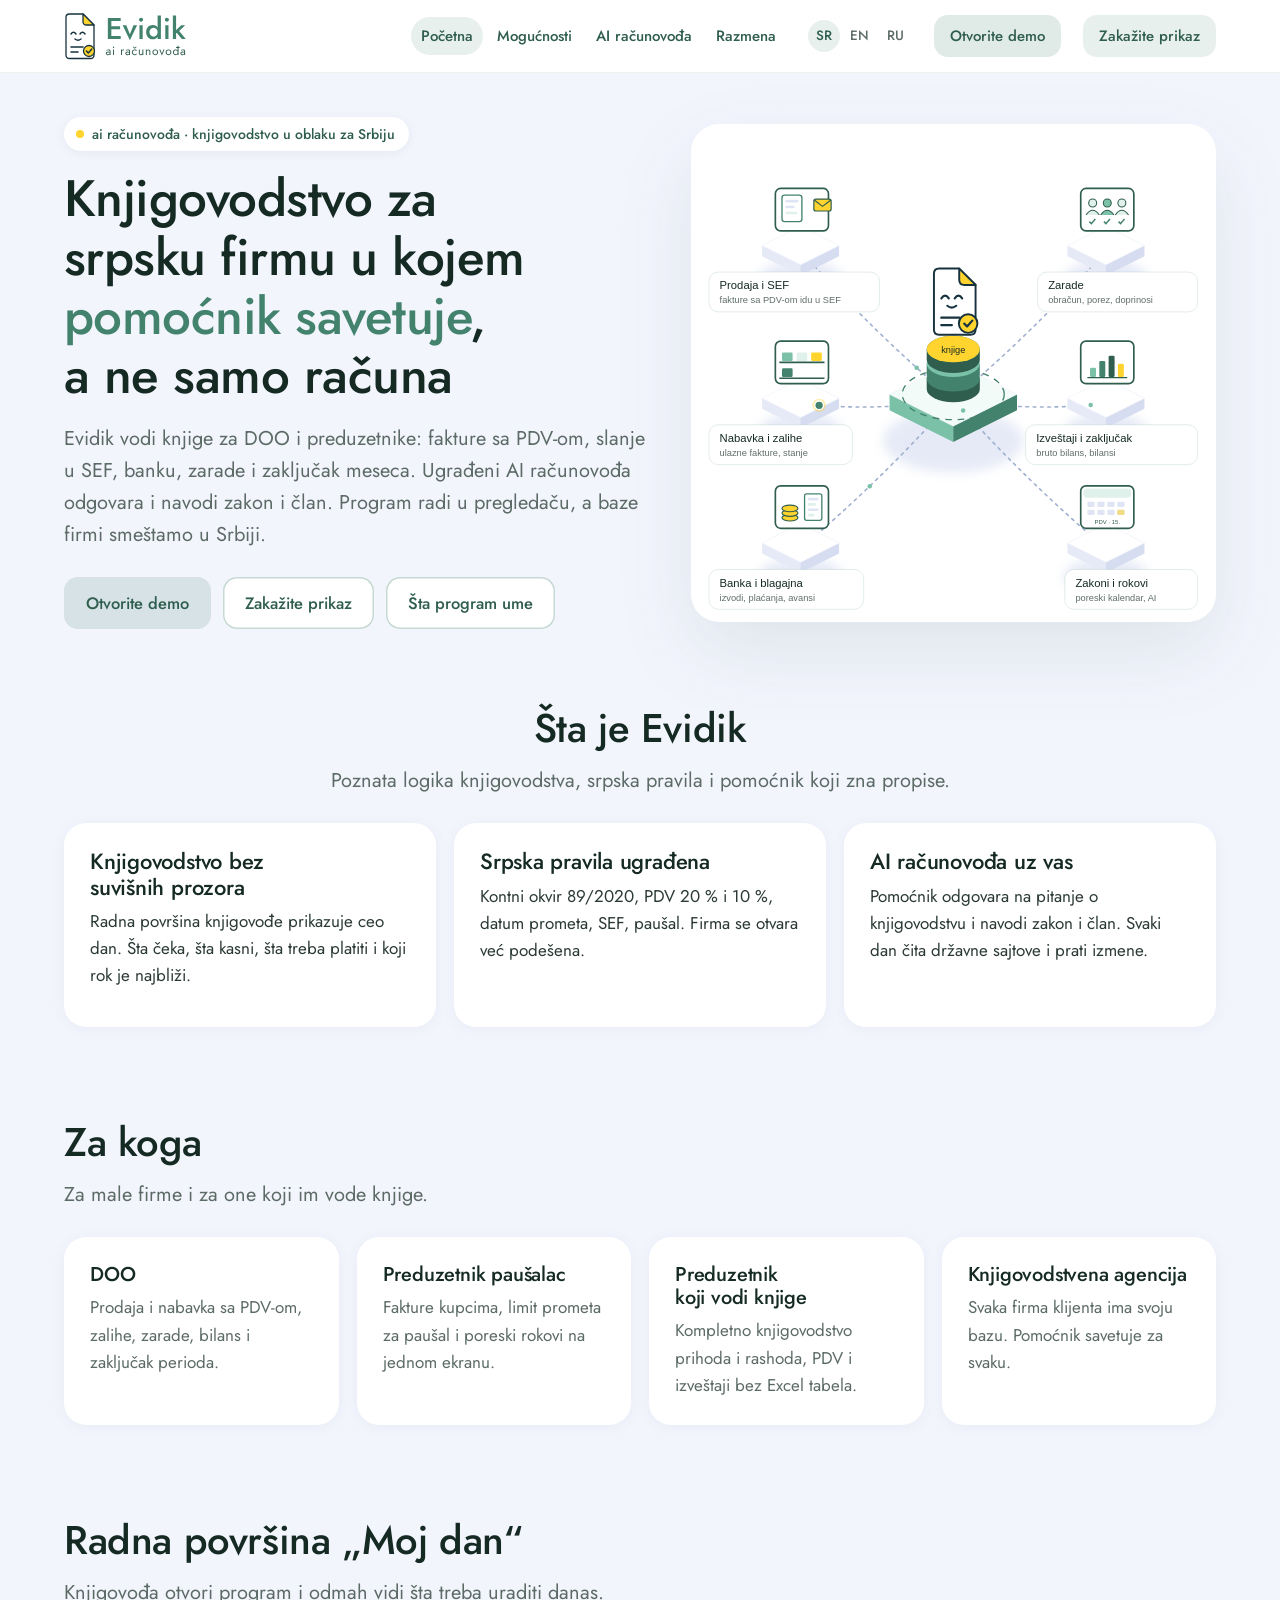
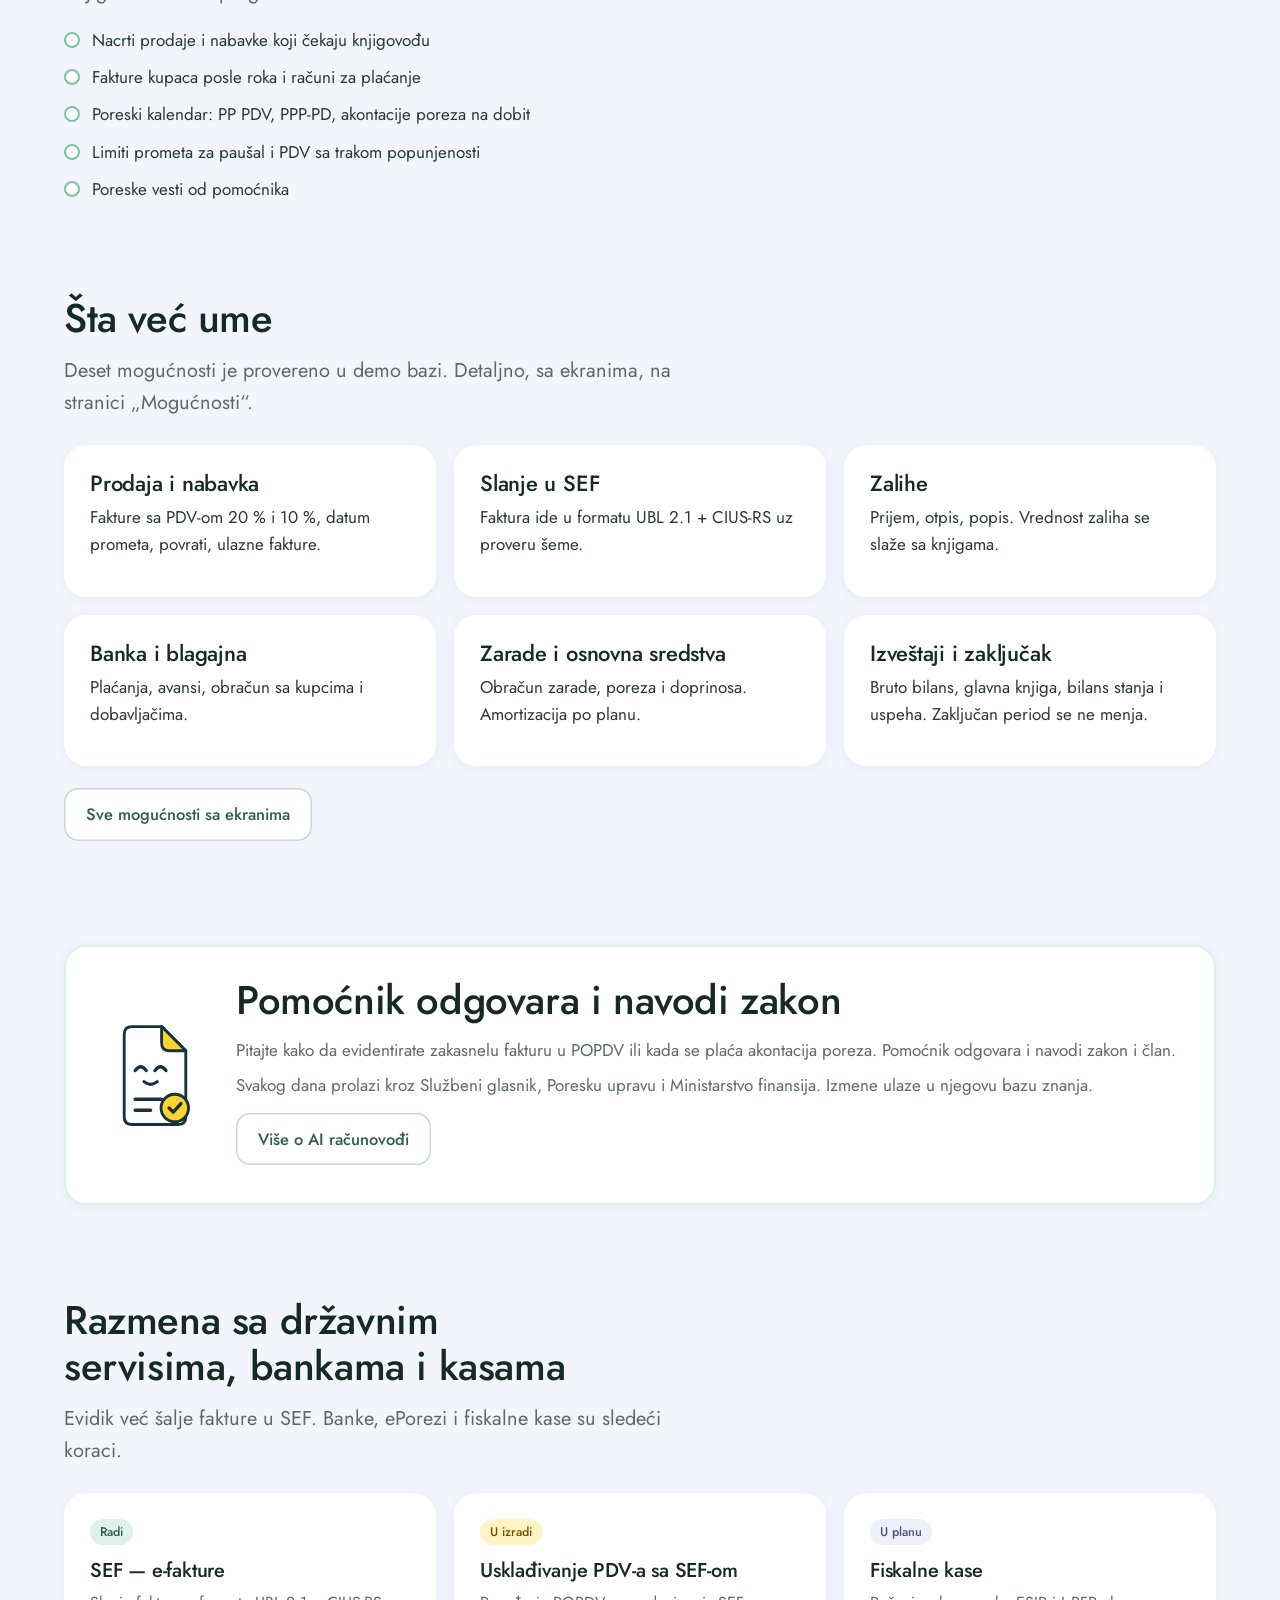
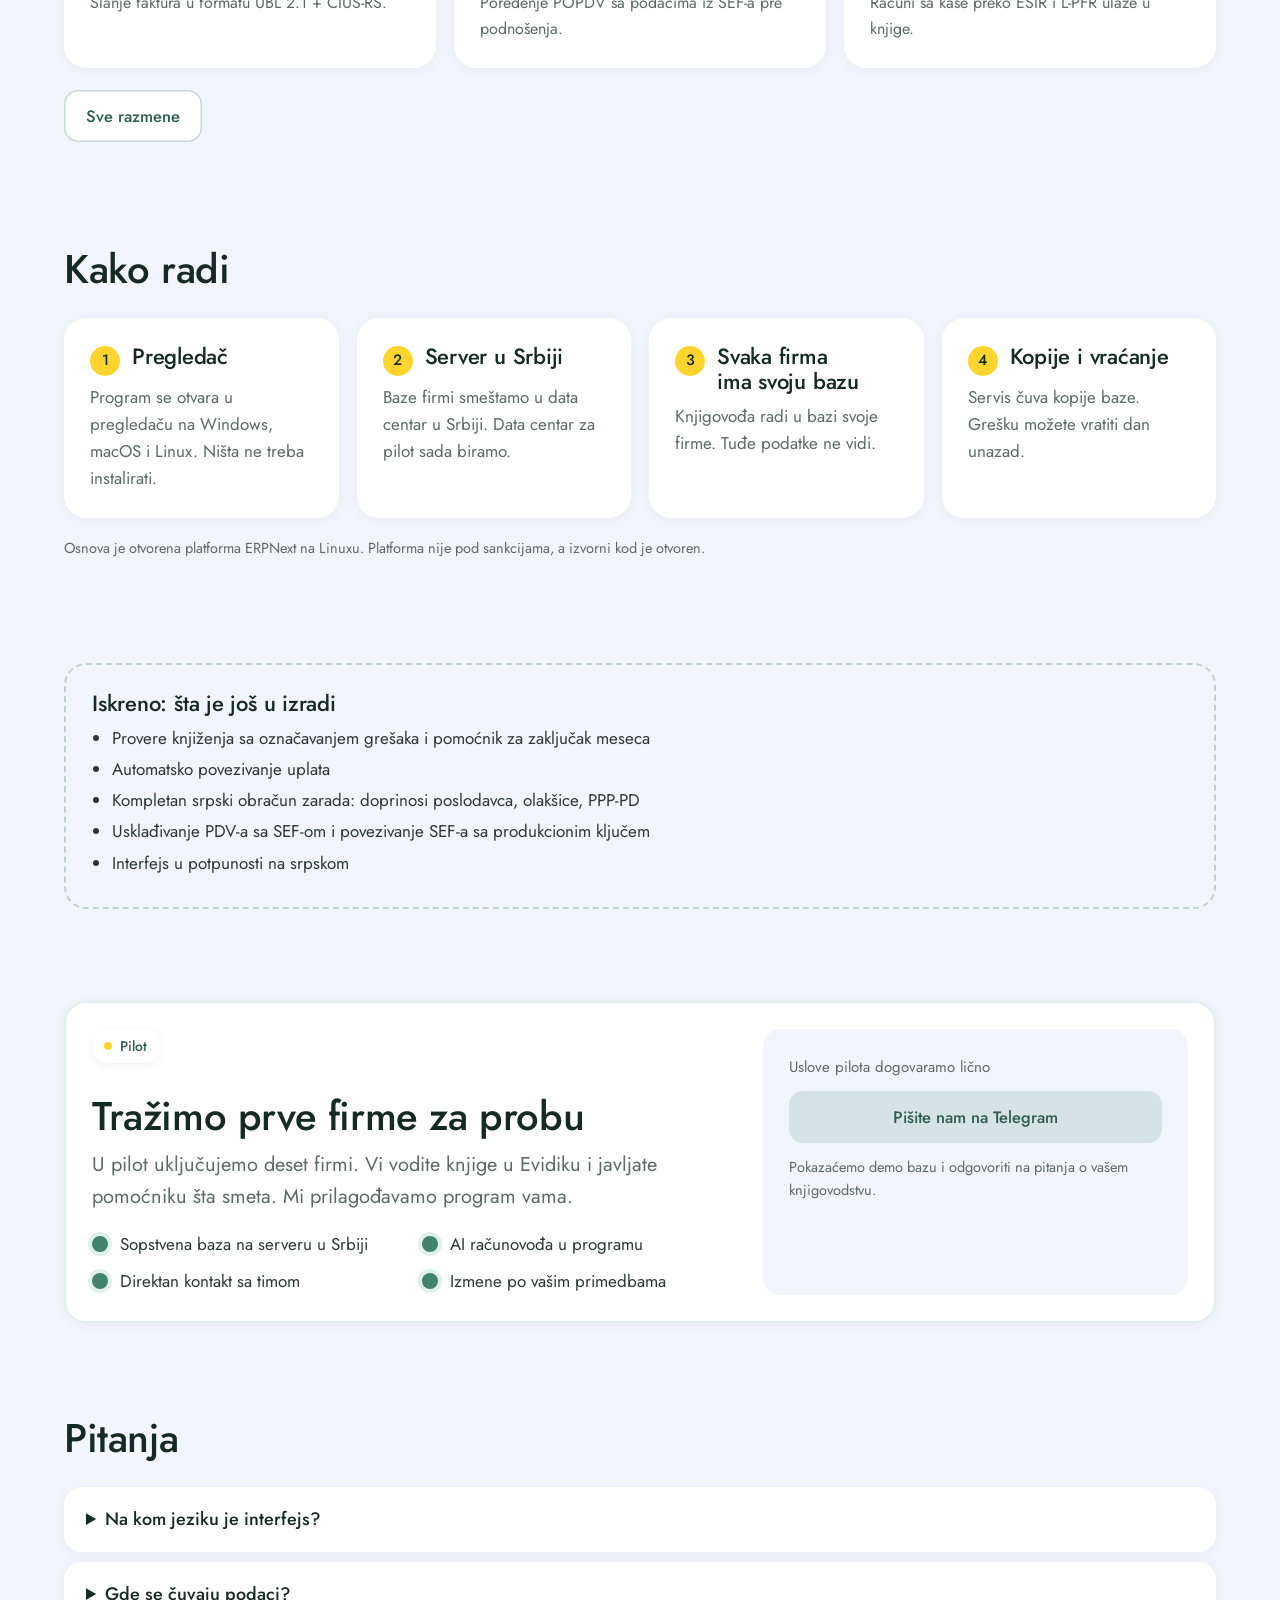
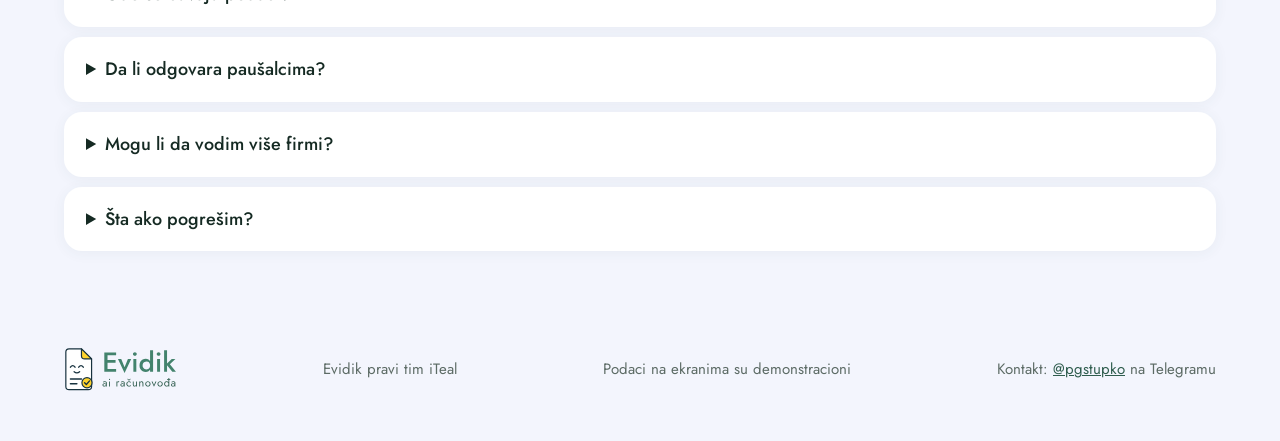
==== commit f00610b6: "Сайт evidik.rs" ====
--- a/index.html
+++ b/index.html
@@ -12,8 +12,8 @@
 <header class="top"><div class="wrap"><a class="brand" href="index.html" aria-label="Evidik, početna"><img class="lg-img" src="img/logo.svg" alt="Evidik — ai računovođa" height="48"></a>
 <nav class="nav" aria-label="Evidik"><a href="index.html" class="on">Početna</a><a href="mogucnosti.html">Mogućnosti</a><a href="ai-racunovodja.html">AI računovođa</a><a href="razmene.html">Razmena</a></nav><span class="lang"><a href="index.html" hreflang="sr-Latn" class="on">SR</a><a href="en/index.html" hreflang="en">EN</a><a href="ru/index.html" hreflang="ru">RU</a></span>
 <details class="burger"><summary>Meni</summary><div class="mnav"><a href="index.html" class="on">Početna</a><a href="mogucnosti.html">Mogućnosti</a><a href="ai-racunovodja.html">AI računovođa</a><a href="razmene.html">Razmena</a><a href="https://t.me/pgstupko" target="_blank" rel="noopener">Zakažite prikaz</a></div></details>
-<a class="btn" href="https://t.me/pgstupko" target="_blank" rel="noopener">Zakažite prikaz</a></div></header>
-<main><section class="hero"><div class="wrap"><div><span class="kicker fade"><i></i>ai računovođa · knjigovodstvo u oblaku za Srbiju</span><h1 class="fade d1">Knjigovodstvo za srpsku firmu u kojem <em>pomoćnik savetuje</em>, a ne samo računa</h1><p class="lead fade d2">Evidik vodi knjige za DOO i preduzetnike: fakture sa PDV-om, slanje u SEF, banku, zarade i zaključak meseca. Ugrađeni AI računovođa odgovara i navodi zakon i član. Program radi u pregledaču, a baze firmi smeštamo u Srbiji.</p><div class="cta fade d3"><a class="btn main" href="https://t.me/pgstupko" target="_blank" rel="noopener">Zakažite prikaz</a><a class="btn ghost" href="mogucnosti.html">Šta program ume</a></div></div><div class="hero-art fade d2"><style>.hs text{font-family:"Gotham Pro","Open Sans",Arial,sans-serif}.hs .fl{animation:hsf 4s ease-in-out infinite}.hs .fl2{animation:hsf 4s ease-in-out -2s infinite}@keyframes hsf{50%{transform:translateY(-6px)}}.hs .fw{animation:hsw 1.1s linear infinite}@keyframes hsw{to{stroke-dashoffset:-22}}.hs .bob{animation:hsbo 1.6s ease-in-out infinite}@keyframes hsbo{50%{transform:translateY(-5px)}}.hs .lay{animation:hsl 2.2s ease-in-out infinite}@keyframes hsl{50%{transform:translateY(-5px)}}.hs .gx{transform-box:fill-box;transform-origin:left center;animation:hsg 3.2s ease-in-out infinite}@keyframes hsg{0%{transform:scaleX(.12)}55%,100%{transform:scaleX(1)}}.hs .gy{transform-box:fill-box;transform-origin:center bottom;animation:hsgy 1.8s ease-in-out infinite alternate}@keyframes hsgy{from{transform:scaleY(.3)}}.hs .ty{animation:hst 1.2s ease-in-out infinite}@keyframes hst{0%,60%,100%{opacity:.2}30%{opacity:1}}.hs .pop{transform-box:fill-box;transform-origin:center;animation:hsp 2s ease-in-out infinite}@keyframes hsp{0%,100%{transform:scale(1)}50%{transform:scale(1.18)}}@media (prefers-reduced-motion:reduce){.hs *{animation:none!important}.hs .dot{display:none}}@media (min-width:900px){.sop-hero .hs-fig{align-self:center!important;margin-top:0!important;margin-bottom:0!important}}</style><svg class="hs" viewBox="0 0 760 720" xmlns="http://www.w3.org/2000/svg" role="img" aria-label="Evidik: u centru AI računovođa, oko njega prodaja i SEF, nabavka, banka, zarade, izveštaji i poreski rokovi"><defs><filter id="hsb" x="-30%" y="-30%" width="160%" height="160%"><feGaussianBlur stdDeviation="8"/></filter></defs><ellipse cx="380" cy="462.0" rx="105.60000000000001" ry="48.0" fill="#c9d2ec" opacity=".45" filter="url(#hsb)"/><ellipse cx="150" cy="219.0" rx="63.800000000000004" ry="29.0" fill="#c9d2ec" opacity=".45" filter="url(#hsb)"/><ellipse cx="150" cy="449.0" rx="63.800000000000004" ry="29.0" fill="#c9d2ec" opacity=".45" filter="url(#hsb)"/><ellipse cx="150" cy="667.0" rx="63.800000000000004" ry="29.0" fill="#c9d2ec" opacity=".45" filter="url(#hsb)"/><ellipse cx="610" cy="219.0" rx="63.800000000000004" ry="29.0" fill="#c9d2ec" opacity=".45" filter="url(#hsb)"/><ellipse cx="610" cy="449.0" rx="63.800000000000004" ry="29.0" fill="#c9d2ec" opacity=".45" filter="url(#hsb)"/><ellipse cx="610" cy="667.0" rx="63.800000000000004" ry="29.0" fill="#c9d2ec" opacity=".45" filter="url(#hsb)"/><path d="M380,400 Q265,304 150,176" fill="none" stroke="#9fb0cf" stroke-width="2.4" stroke-dasharray="4 7" stroke-linecap="round" class="fw"/><path d="M380,400 Q265,419 150,406" fill="none" stroke="#9fb0cf" stroke-width="2.4" stroke-dasharray="4 7" stroke-linecap="round" class="fw"/><path d="M380,400 Q265,528 150,624" fill="none" stroke="#9fb0cf" stroke-width="2.4" stroke-dasharray="4 7" stroke-linecap="round" class="fw"/><path d="M380,400 Q495,304 610,176" fill="none" stroke="#9fb0cf" stroke-width="2.4" stroke-dasharray="4 7" stroke-linecap="round" class="fw"/><path d="M380,400 Q495,419 610,406" fill="none" stroke="#9fb0cf" stroke-width="2.4" stroke-dasharray="4 7" stroke-linecap="round" class="fw"/><path d="M380,400 Q495,528 610,624" fill="none" stroke="#9fb0cf" stroke-width="2.4" stroke-dasharray="4 7" stroke-linecap="round" class="fw"/><g opacity="1"><polygon points="92,168 150,197.0 150,213.0 92,184" fill="#e6eaf7"/><polygon points="208,168 150,197.0 150,213.0 208,184" fill="#d6ddf0"/><polygon points="150,139.0 208,168 150,197.0 92,168" fill="#ffffff" stroke="#eef1fb" stroke-width="1"/></g><g opacity="1"><polygon points="92,398 150,427.0 150,443.0 92,414" fill="#e6eaf7"/><polygon points="208,398 150,427.0 150,443.0 208,414" fill="#d6ddf0"/><polygon points="150,369.0 208,398 150,427.0 92,398" fill="#ffffff" stroke="#eef1fb" stroke-width="1"/></g><g opacity="1"><polygon points="92,616 150,645.0 150,661.0 92,632" fill="#e6eaf7"/><polygon points="208,616 150,645.0 150,661.0 208,632" fill="#d6ddf0"/><polygon points="150,587.0 208,616 150,645.0 92,616" fill="#ffffff" stroke="#eef1fb" stroke-width="1"/></g><g opacity="1"><polygon points="552,168 610,197.0 610,213.0 552,184" fill="#e6eaf7"/><polygon points="668,168 610,197.0 610,213.0 668,184" fill="#d6ddf0"/><polygon points="610,139.0 668,168 610,197.0 552,168" fill="#ffffff" stroke="#eef1fb" stroke-width="1"/></g><g opacity="1"><polygon points="552,398 610,427.0 610,443.0 552,414" fill="#e6eaf7"/><polygon points="668,398 610,427.0 610,443.0 668,414" fill="#d6ddf0"/><polygon points="610,369.0 668,398 610,427.0 552,398" fill="#ffffff" stroke="#eef1fb" stroke-width="1"/></g><g opacity="1"><polygon points="552,616 610,645.0 610,661.0 552,632" fill="#e6eaf7"/><polygon points="668,616 610,645.0 610,661.0 668,632" fill="#d6ddf0"/><polygon points="610,587.0 668,616 610,645.0 552,616" fill="#ffffff" stroke="#eef1fb" stroke-width="1"/></g><g opacity="1"><polygon points="284,392 380,440.0 380,464.0 284,416" fill="#7ac1a8"/><polygon points="476,392 380,440.0 380,464.0 476,416" fill="#43836d"/><polygon points="380,344.0 476,392 380,440.0 284,392" fill="#f2fbf7" stroke="#eef1fb" stroke-width="1"/></g><polygon class="dot" points="150,139.0 208,168 150,197.0 92,168" fill="#ffd42e" opacity="0"><animate attributeName="opacity" values="0;.32;0" keyTimes="0;0.067;0.167" calcMode="discrete" dur="12.0s" repeatCount="indefinite"/></polygon><polygon class="dot" points="150,369.0 208,398 150,427.0 92,398" fill="#ffd42e" opacity="0"><animate attributeName="opacity" values="0;.32;0" keyTimes="0;0.233;0.333" calcMode="discrete" dur="12.0s" repeatCount="indefinite"/></polygon><polygon class="dot" points="150,587.0 208,616 150,645.0 92,616" fill="#ffd42e" opacity="0"><animate attributeName="opacity" values="0;.32;0" keyTimes="0;0.400;0.500" calcMode="discrete" dur="12.0s" repeatCount="indefinite"/></polygon><polygon class="dot" points="610,139.0 668,168 610,197.0 552,168" fill="#ffd42e" opacity="0"><animate attributeName="opacity" values="0;.32;0" keyTimes="0;0.567;0.667" calcMode="discrete" dur="12.0s" repeatCount="indefinite"/></polygon><polygon class="dot" points="610,369.0 668,398 610,427.0 552,398" fill="#ffd42e" opacity="0"><animate attributeName="opacity" values="0;.32;0" keyTimes="0;0.733;0.833" calcMode="discrete" dur="12.0s" repeatCount="indefinite"/></polygon><polygon class="dot" points="610,587.0 668,616 610,645.0 552,616" fill="#ffd42e" opacity="0"><animate attributeName="opacity" values="0;.32;0" keyTimes="0;0.900;1.000" calcMode="discrete" dur="12.0s" repeatCount="indefinite"/></polygon><ellipse cx="380" cy="392" rx="76.80000000000001" ry="38.400000000000006" fill="none" stroke="#43836d" stroke-width="2" stroke-dasharray="10 9" class="fw" style="animation-duration:2.4s"/><g><path d="M340,368 v16 a40,20.0 0 0 0 80,0 v-16z" fill="#2F5D4E"/><ellipse cx="380" cy="368" rx="40" ry="20.0" fill="#43836d"/></g><g><path d="M340,346 v16 a40,20.0 0 0 0 80,0 v-16z" fill="#43836d"/><ellipse cx="380" cy="346" rx="40" ry="20.0" fill="#7ac1a8"/></g><g><path d="M340,324 v16 a40,20.0 0 0 0 80,0 v-16z" fill="#2F5D4E"/><ellipse cx="380" cy="324" rx="40" ry="20.0" fill="#43836d"/><ellipse cx="380" cy="324" rx="40" ry="20" fill="#ffd42e"/><text x="380" y="330" text-anchor="middle" font-size="14" font-weight="500" fill="#152a23">knjige</text></g><g class="bob"><g transform="translate(324,196) scale(1.12)"><g fill="#fff" stroke="#17323f" stroke-width="2.6" stroke-linecap="round" stroke-linejoin="round"><path d="M31 6 H58 L80 28 V88 Q80 95 73 95 H31 Q24 95 24 88 V13 Q24 6 31 6 Z"/><path d="M58 6 V21 Q58 28 65 28 H80 Z" fill="#ffd42e"/><path d="M34 46 q5 -7 10 0 M52 46 q5 -7 10 0" fill="none" stroke-width="3"/><path d="M42 56 q6 5 12 0" fill="none" stroke-width="2.8"/><path d="M34 72 H58 M34 82 H48" fill="none" stroke-width="3.2"/><circle cx="70" cy="80" r="11" fill="#ffd42e"><animate attributeName="r" values="11;13;11;11" keyTimes="0;.1;.2;1" dur="2.4s" repeatCount="indefinite"/></circle><path d="M64.8 80 L68.6 83.8 L75.6 76" fill="none" stroke-width="3"/></g></g></g><g transform="translate(112,82)"><rect width="80" height="64" rx="8" fill="#fff" stroke="#2F5D4E" stroke-width="2.5"/><rect x="10" y="10" width="30" height="40" rx="4" fill="#fff" stroke="#43836d" stroke-width="2"/><rect x="15" y="17" width="20" height="4" rx="2" fill="#dfe5f4"/><rect x="15" y="26" width="14" height="4" rx="2" fill="#dfe5f4"/><rect x="15" y="35" width="18" height="4" rx="2" fill="#dff1ea"/><g><animateTransform attributeName="transform" type="translate" values="0,0;0,0;14,-8;14,-8;0,0" keyTimes="0;.3;.6;.9;1" dur="3.6s" repeatCount="indefinite"/><rect x="44" y="24" width="26" height="18" rx="3" fill="#ffd42e" stroke="#2F5D4E" stroke-width="1.8"/><path d="M44,25 l13,10 l13,-10" fill="none" stroke="#2F5D4E" stroke-width="1.8"/></g></g><g transform="translate(112,312)"><rect width="80" height="64" rx="8" fill="#fff" stroke="#2F5D4E" stroke-width="2.5"/><line x1="6" y1="32" x2="74" y2="32" stroke="#2F5D4E" stroke-width="2.5"/><line x1="6" y1="56" x2="74" y2="56" stroke="#2F5D4E" stroke-width="2.5"/><rect x="10" y="17" width="16" height="13" rx="2" fill="#7ac1a8"/><rect x="32" y="17" width="16" height="13" rx="2" fill="#dff1ea"/><rect x="10" y="41" width="16" height="13" rx="2" fill="#43836d"/><rect x="54" y="17" width="16" height="13" rx="2" fill="#ffd42e"><animate attributeName="y" values="-14;-14;17;17;-14" keyTimes="0;.3;.5;.9;1" dur="4s" repeatCount="indefinite"/><animate attributeName="opacity" values="0;0;1;1;0" keyTimes="0;.3;.4;.9;1" dur="4s" repeatCount="indefinite"/></rect></g><g transform="translate(112,530)"><rect width="80" height="64" rx="8" fill="#fff" stroke="#2F5D4E" stroke-width="2.5"/><rect x="44" y="12" width="26" height="40" rx="3" fill="#fff" stroke="#43836d" stroke-width="2"/><rect x="49" y="18" width="16" height="4" rx="2" fill="#dfe5f4"/><rect x="49" y="26" width="12" height="4" rx="2" fill="#dff1ea"/><rect x="49" y="34" width="16" height="4" rx="2" fill="#dfe5f4"/><rect x="49" y="42" width="10" height="4" rx="2" fill="#dff1ea"/><g class="bob"><ellipse cx="22" cy="48" rx="12" ry="5" fill="#ffd42e" stroke="#2F5D4E" stroke-width="1.8"/><ellipse cx="22" cy="41" rx="12" ry="5" fill="#ffd42e" stroke="#2F5D4E" stroke-width="1.8"/><ellipse cx="22" cy="34" rx="12" ry="5" fill="#ffd42e" stroke="#2F5D4E" stroke-width="1.8"/></g></g><g transform="translate(572,82)"><rect width="80" height="64" rx="8" fill="#fff" stroke="#2F5D4E" stroke-width="2.5"/><circle cx="18" cy="22" r="6" fill="#dff1ea" stroke="#2F5D4E" stroke-width="1.6"/><path d="M8,40 q10,-14 20,0" fill="#dff1ea" stroke="#2F5D4E" stroke-width="1.6"/><circle cx="40" cy="22" r="6" fill="#7ac1a8" stroke="#2F5D4E" stroke-width="1.6"/><path d="M30,40 q10,-14 20,0" fill="#7ac1a8" stroke="#2F5D4E" stroke-width="1.6"/><circle cx="62" cy="22" r="6" fill="#dff1ea" stroke="#2F5D4E" stroke-width="1.6"/><path d="M52,40 q10,-14 20,0" fill="#dff1ea" stroke="#2F5D4E" stroke-width="1.6"/><path d="M13,50 l3,3 l6,-7" stroke="#43836d" stroke-width="2.2" fill="none" class="ty" style="animation-duration:3s;animation-delay:0.0s"/><path d="M35,50 l3,3 l6,-7" stroke="#43836d" stroke-width="2.2" fill="none" class="ty" style="animation-duration:3s;animation-delay:-0.9s"/><path d="M57,50 l3,3 l6,-7" stroke="#43836d" stroke-width="2.2" fill="none" class="ty" style="animation-duration:3s;animation-delay:-1.8s"/></g><g transform="translate(572,312)"><rect width="80" height="64" rx="8" fill="#fff" stroke="#2F5D4E" stroke-width="2.5"/><line x1="10" y1="55" x2="70" y2="55" stroke="#2F5D4E" stroke-width="2"/><rect class="gy" style="animation-delay:0.00s" x="14" y="40" width="9" height="14" rx="2" fill="#7ac1a8"/><rect class="gy" style="animation-delay:-0.45s" x="28" y="30" width="9" height="24" rx="2" fill="#43836d"/><rect class="gy" style="animation-delay:-0.90s" x="42" y="22" width="9" height="32" rx="2" fill="#2F5D4E"/><rect class="gy" style="animation-delay:-1.35s" x="56" y="34" width="9" height="20" rx="2" fill="#ffd42e"/></g><g transform="translate(572,530)"><rect width="80" height="64" rx="8" fill="#fff" stroke="#2F5D4E" stroke-width="2.5"/><rect x="4" y="4" width="72" height="14" rx="6" fill="#dff1ea"/><rect x="10" y="24" width="11" height="8" rx="2" fill="#dfe5f4"/><rect x="25" y="24" width="11" height="8" rx="2" fill="#dfe5f4"/><rect x="40" y="24" width="11" height="8" rx="2" fill="#dfe5f4"/><rect x="55" y="24" width="11" height="8" rx="2" fill="#dfe5f4"/><rect x="10" y="36" width="11" height="8" rx="2" fill="#dfe5f4"/><rect x="25" y="36" width="11" height="8" rx="2" fill="#dfe5f4"/><rect x="40" y="36" width="11" height="8" rx="2" fill="#dfe5f4"/><rect x="55" y="36" width="11" height="8" rx="2" fill="#dfe5f4"/><rect x="55" y="36" width="11" height="8" rx="2" fill="#ffd42e"><animate attributeName="opacity" values="1;.3;1" dur="1.6s" repeatCount="indefinite"/></rect><text x="40" y="58" text-anchor="middle" font-size="9" font-weight="500" fill="#2F5D4E">PDV · 15.</text></g><circle class="dot" r="3.4" fill="#7ac1a8"><animateMotion dur="2.2s" begin="0.00s" repeatCount="indefinite" path="M380,400 Q265,304 150,176"/></circle><g class="dot" opacity="0"><circle r="10" fill="#ffd42e" opacity=".4"/><circle r="6.5" fill="#43836d" stroke="#fff" stroke-width="2"/><animateMotion dur="12.0s" repeatCount="indefinite" path="M380,400 Q265,304 150,176" calcMode="linear" keyPoints="0;0;1;1" keyTimes="0;0.000;0.067;1"/><animate attributeName="opacity" values="0;1;0" keyTimes="0;0.000;0.067" calcMode="discrete" dur="12.0s" repeatCount="indefinite"/></g><circle class="dot" r="3.4" fill="#7ac1a8"><animateMotion dur="2.2s" begin="-0.37s" repeatCount="indefinite" path="M380,400 Q265,419 150,406"/></circle><g class="dot" opacity="0"><circle r="10" fill="#ffd42e" opacity=".4"/><circle r="6.5" fill="#43836d" stroke="#fff" stroke-width="2"/><animateMotion dur="12.0s" repeatCount="indefinite" path="M380,400 Q265,419 150,406" calcMode="linear" keyPoints="0;0;1;1" keyTimes="0;0.167;0.233;1"/><animate attributeName="opacity" values="0;1;0" keyTimes="0;0.167;0.233" calcMode="discrete" dur="12.0s" repeatCount="indefinite"/></g><circle class="dot" r="3.4" fill="#7ac1a8"><animateMotion dur="2.2s" begin="-0.74s" repeatCount="indefinite" path="M380,400 Q265,528 150,624"/></circle><g class="dot" opacity="0"><circle r="10" fill="#ffd42e" opacity=".4"/><circle r="6.5" fill="#43836d" stroke="#fff" stroke-width="2"/><animateMotion dur="12.0s" repeatCount="indefinite" path="M380,400 Q265,528 150,624" calcMode="linear" keyPoints="0;0;1;1" keyTimes="0;0.333;0.400;1"/><animate attributeName="opacity" values="0;1;0" keyTimes="0;0.333;0.400" calcMode="discrete" dur="12.0s" repeatCount="indefinite"/></g><circle class="dot" r="3.4" fill="#7ac1a8"><animateMotion dur="2.2s" begin="-1.11s" repeatCount="indefinite" path="M380,400 Q495,304 610,176"/></circle><g class="dot" opacity="0"><circle r="10" fill="#ffd42e" opacity=".4"/><circle r="6.5" fill="#43836d" stroke="#fff" stroke-width="2"/><animateMotion dur="12.0s" repeatCount="indefinite" path="M380,400 Q495,304 610,176" calcMode="linear" keyPoints="0;0;1;1" keyTimes="0;0.500;0.567;1"/><animate attributeName="opacity" values="0;1;0" keyTimes="0;0.500;0.567" calcMode="discrete" dur="12.0s" repeatCount="indefinite"/></g><circle class="dot" r="3.4" fill="#7ac1a8"><animateMotion dur="2.2s" begin="-1.48s" repeatCount="indefinite" path="M380,400 Q495,419 610,406"/></circle><g class="dot" opacity="0"><circle r="10" fill="#ffd42e" opacity=".4"/><circle r="6.5" fill="#43836d" stroke="#fff" stroke-width="2"/><animateMotion dur="12.0s" repeatCount="indefinite" path="M380,400 Q495,419 610,406" calcMode="linear" keyPoints="0;0;1;1" keyTimes="0;0.667;0.733;1"/><animate attributeName="opacity" values="0;1;0" keyTimes="0;0.667;0.733" calcMode="discrete" dur="12.0s" repeatCount="indefinite"/></g><circle class="dot" r="3.4" fill="#7ac1a8"><animateMotion dur="2.2s" begin="-1.85s" repeatCount="indefinite" path="M380,400 Q495,528 610,624"/></circle><g class="dot" opacity="0"><circle r="10" fill="#ffd42e" opacity=".4"/><circle r="6.5" fill="#43836d" stroke="#fff" stroke-width="2"/><animateMotion dur="12.0s" repeatCount="indefinite" path="M380,400 Q495,528 610,624" calcMode="linear" keyPoints="0;0;1;1" keyTimes="0;0.833;0.900;1"/><animate attributeName="opacity" values="0;1;0" keyTimes="0;0.833;0.900" calcMode="discrete" dur="12.0s" repeatCount="indefinite"/></g><g class="hs-lb" transform="translate(12,208)"><rect x="0" y="0" width="257" height="60" rx="14" fill="#fff" stroke="rgba(67,131,109,.22)"/><text x="16" y="26" font-size="17" font-weight="500" fill="#152a23">Prodaja i SEF</text><text x="16" y="47" font-size="14" fill="#5f6e68">fakture sa PDV-om idu u SEF</text></g><g class="hs-lb" transform="translate(12,438)"><rect x="0" y="0" width="216" height="60" rx="14" fill="#fff" stroke="rgba(67,131,109,.22)"/><text x="16" y="26" font-size="17" font-weight="500" fill="#152a23">Nabavka i zalihe</text><text x="16" y="47" font-size="14" fill="#5f6e68">ulazne fakture, stanje</text></g><g class="hs-lb" transform="translate(12,656)"><rect x="0" y="0" width="233" height="60" rx="14" fill="#fff" stroke="rgba(67,131,109,.22)"/><text x="16" y="26" font-size="17" font-weight="500" fill="#152a23">Banka i blagajna</text><text x="16" y="47" font-size="14" fill="#5f6e68">izvodi, plaćanja, avansi</text></g><g class="hs-lb" transform="translate(507,208)"><rect x="0" y="0" width="241" height="60" rx="14" fill="#fff" stroke="rgba(67,131,109,.22)"/><text x="16" y="26" font-size="17" font-weight="500" fill="#152a23">Zarade</text><text x="16" y="47" font-size="14" fill="#5f6e68">obračun, porez, doprinosi</text></g><g class="hs-lb" transform="translate(489,438)"><rect x="0" y="0" width="259" height="60" rx="14" fill="#fff" stroke="rgba(67,131,109,.22)"/><text x="16" y="26" font-size="17" font-weight="500" fill="#152a23">Izveštaji i zaključak</text><text x="16" y="47" font-size="14" fill="#5f6e68">bruto bilans, bilansi</text></g><g class="hs-lb" transform="translate(548,656)"><rect x="0" y="0" width="200" height="60" rx="14" fill="#fff" stroke="rgba(67,131,109,.22)"/><text x="16" y="26" font-size="17" font-weight="500" fill="#152a23">Zakoni i rokovi</text><text x="16" y="47" font-size="14" fill="#5f6e68">poreski kalendar, AI</text></g></svg></div></div></section><section><div class="wrap"><div class="sec-head sec-c"><h2>Šta je Evidik</h2><p class="lead">Poznata logika knjigovodstva, srpska pravila i pomoćnik koji zna propise.</p></div><div class="grid g3"><div class="card"><h3>Knjigovodstvo bez suvišnih prozora</h3><p>Radna površina knjigovođe prikazuje ceo dan. Šta čeka, šta kasni, šta treba platiti i koji rok je najbliži.</p></div><div class="card"><h3>Srpska pravila ugrađena</h3><p>Kontni okvir 89/2020, PDV 20 % i 10 %, datum prometa, SEF, paušal. Firma se otvara već podešena.</p></div><div class="card"><h3>AI računovođa uz vas</h3><p>Pomoćnik odgovara na pitanje o knjigovodstvu i navodi zakon i član. Svaki dan čita državne sajtove i prati izmene.</p></div></div></div></section><section class="who"><div class="wrap"><div class="sec-head"><h2>Za koga</h2><p class="lead">Za male firme i za one koji im vode knjige.</p></div><div class="grid g4"><div class="card"><h3>DOO</h3><p>Prodaja i nabavka sa PDV-om, zalihe, zarade, bilans i zaključak perioda.</p></div><div class="card"><h3>Preduzetnik paušalac</h3><p>Fakture kupcima, limit prometa za paušal i poreski rokovi na jednom ekranu.</p></div><div class="card"><h3>Preduzetnik koji vodi knjige</h3><p>Kompletno knjigovodstvo prihoda i rashoda, PDV i izveštaji bez Excel tabela.</p></div><div class="card"><h3>Knjigovodstvena agencija</h3><p>Svaka firma klijenta ima svoju bazu. Pomoćnik savetuje za svaku.</p></div></div></div></section><section><div class="wrap"><div><h2>Radna površina „Moj dan“</h2><p class="lead">Knjigovođa otvori program i odmah vidi šta treba uraditi danas.</p><ul class="ok sep" style="grid-template-columns:1fr"><li>Nacrti prodaje i nabavke koji čekaju knjigovođu</li><li>Fakture kupaca posle roka i računi za plaćanje</li><li>Poreski kalendar: PP PDV, PPP-PD, akontacije poreza na dobit</li><li>Limiti prometa za paušal i PDV sa trakom popunjenosti</li><li>Poreske vesti od pomoćnika</li></ul></div></div></section><section><div class="wrap"><div class="sec-head"><h2>Šta već ume</h2><p class="lead">Deset mogućnosti je provereno u demo bazi. Detaljno, sa ekranima, na stranici „Mogućnosti“.</p></div><div class="grid g3"><div class="card"><h3>Prodaja i nabavka</h3><p>Fakture sa PDV-om 20 % i 10 %, datum prometa, povrati, ulazne fakture.</p></div><div class="card"><h3>Slanje u SEF</h3><p>Faktura ide u formatu UBL 2.1 + CIUS-RS uz proveru šeme.</p></div><div class="card"><h3>Zalihe</h3><p>Prijem, otpis, popis. Vrednost zaliha se slaže sa knjigama.</p></div><div class="card"><h3>Banka i blagajna</h3><p>Plaćanja, avansi, obračun sa kupcima i dobavljačima.</p></div><div class="card"><h3>Zarade i osnovna sredstva</h3><p>Obračun zarade, poreza i doprinosa. Amortizacija po planu.</p></div><div class="card"><h3>Izveštaji i zaključak</h3><p>Bruto bilans, glavna knjiga, bilans stanja i uspeha. Zaključan period se ne menja.</p></div></div><p class="note" style="margin-top:22px"><a class="btn ghost" href="mogucnosti.html">Sve mogućnosti sa ekranima</a></p></div></section><section><div class="wrap"><div class="card ai-box"><svg viewBox="16 0 72 100" aria-hidden="true"><g fill="#fff" stroke="#17323f" stroke-width="2.6" stroke-linecap="round" stroke-linejoin="round"><path d="M31 6 H58 L80 28 V88 Q80 95 73 95 H31 Q24 95 24 88 V13 Q24 6 31 6 Z"/><path d="M58 6 V21 Q58 28 65 28 H80 Z" fill="#ffd42e"/><path d="M34 46 q5 -7 10 0 M52 46 q5 -7 10 0" fill="none" stroke-width="3"/><path d="M42 56 q6 5 12 0" fill="none" stroke-width="2.8"/><path d="M34 72 H58 M34 82 H48" fill="none" stroke-width="3.2"/><circle cx="70" cy="80" r="11" fill="#ffd42e"><animate attributeName="r" values="11;13;11;11" keyTimes="0;.1;.2;1" dur="2.4s" repeatCount="indefinite"/></circle><path d="M64.8 80 L68.6 83.8 L75.6 76" fill="none" stroke-width="3"/></g></svg><div><h2>Pomoćnik odgovara i navodi zakon</h2><p>Pitajte kako da evidentirate zakasnelu fakturu u POPDV ili kada se plaća akontacija poreza. Pomoćnik odgovara i navodi zakon i član.</p><p>Svakog dana prolazi kroz Službeni glasnik, Poresku upravu i Ministarstvo finansija. Izmene ulaze u njegovu bazu znanja.</p><p style="margin-top:14px"><a class="btn ghost" href="ai-racunovodja.html">Više o AI računovođi</a></p></div></div></div></section><section class="ex"><div class="wrap"><div class="sec-head"><h2>Razmena sa državnim servisima, bankama i kasama</h2><p class="lead">Evidik već šalje fakture u SEF. Banke, ePorezi i fiskalne kase su sledeći koraci.</p></div><div class="grid g3"><div class="card"><span class="st s-ok">Radi</span><h3>SEF — e-fakture</h3><p>Slanje faktura u formatu UBL 2.1 + CIUS-RS.</p></div><div class="card"><span class="st s-wip">U izradi</span><h3>Usklađivanje PDV-a sa SEF-om</h3><p>Poređenje POPDV sa podacima iz SEF-a pre podnošenja.</p></div><div class="card"><span class="st s-plan">U planu</span><h3>Fiskalne kase</h3><p>Računi sa kase preko ESIR i L-PFR ulaze u knjige.</p></div></div><p class="note" style="margin-top:22px"><a class="btn ghost" href="razmene.html">Sve razmene</a></p></div></section><section><div class="wrap"><div class="sec-head"><h2>Kako radi</h2></div><div class="grid steps"><div class="card step"><h3>Pregledač</h3><p>Program se otvara u pregledaču na Windows, macOS i Linux. Ništa ne treba instalirati.</p></div><div class="card step"><h3>Server u Srbiji</h3><p>Baze firmi smeštamo u data centar u Srbiji. Data centar za pilot sada biramo.</p></div><div class="card step"><h3>Svaka firma ima svoju bazu</h3><p>Knjigovođa radi u bazi svoje firme. Tuđe podatke ne vidi.</p></div><div class="card step"><h3>Kopije i vraćanje</h3><p>Servis čuva kopije baze. Grešku možete vratiti dan unazad.</p></div></div><p class="note" style="margin-top:18px;color:var(--mut)">Osnova je otvorena platforma ERPNext na Linuxu. Platforma nije pod sankcijama, a izvorni kod je otvoren.</p></div></section><section><div class="wrap"><div class="card wip-box"><h3>Iskreno: šta je još u izradi</h3><ul><li>Provere knjiženja sa označavanjem grešaka i pomoćnik za zaključak meseca</li><li>Automatsko povezivanje uplata</li><li>Kompletan srpski obračun zarada: doprinosi poslodavca, olakšice, PPP-PD</li><li>Usklađivanje PDV-a sa SEF-om i povezivanje SEF-a sa produkcionim ključem</li><li>Interfejs u potpunosti na srpskom</li></ul></div></div></section><section><div class="wrap"><div class="card offer"><div><span class="kicker"><i></i>Pilot</span><h2>Tražimo prve firme za probu</h2><p class="lead">U pilot uključujemo deset firmi. Vi vodite knjige u Evidiku i javljate pomoćniku šta smeta. Mi prilagođavamo program vama.</p><ul class="ok"><li>Sopstvena baza na serveru u Srbiji</li><li>AI računovođa u programu</li><li>Direktan kontakt sa timom</li><li>Izmene po vašim primedbama</li></ul></div><div class="of-r"><span class="of-k">Uslove pilota dogovaramo lično</span><a class="btn main" href="https://t.me/pgstupko" target="_blank" rel="noopener">Pišite nam na Telegram</a><p class="note">Pokazaćemo demo bazu i odgovoriti na pitanja o vašem knjigovodstvu.</p></div></div></div></section><section class="faq"><div class="wrap"><div class="sec-head"><h2>Pitanja</h2></div><details><summary>Na kom jeziku je interfejs?</summary><p>Sada je interfejs delom na ruskom i engleskom. Prevod na srpski je u izradi.</p></details><details><summary>Gde se čuvaju podaci?</summary><p>Baze firmi smeštamo u data centar u Srbiji. Svaka firma ima svoju bazu.</p></details><details><summary>Da li odgovara paušalcima?</summary><p>Da. Radna površina prikazuje limit prometa za paušal i poreske rokove.</p></details><details><summary>Mogu li da vodim više firmi?</summary><p>Da. Svaka firma dobija svoju bazu. Zbirni izveštaji za grupu firmi su u planu.</p></details><details><summary>Šta ako pogrešim?</summary><p>Servis čuva kopije baze. Bazu možete vratiti dan unazad.</p></details></div></section></main>
+<a class="btn main" href="https://evidik.78-18-1-215.sslip.io/test" target="_blank" rel="noopener">Otvorite demo</a><a class="btn" href="https://t.me/pgstupko" target="_blank" rel="noopener">Zakažite prikaz</a></div></header>
+<main><section class="hero"><div class="wrap"><div><span class="kicker fade"><i></i>ai računovođa · knjigovodstvo u oblaku za Srbiju</span><h1 class="fade d1">Knjigovodstvo za srpsku firmu u kojem <em>pomoćnik savetuje</em>, a ne samo računa</h1><p class="lead fade d2">Evidik vodi knjige za DOO i preduzetnike: fakture sa PDV-om, slanje u SEF, banku, zarade i zaključak meseca. Ugrađeni AI računovođa odgovara i navodi zakon i član. Program radi u pregledaču, a baze firmi smeštamo u Srbiji.</p><div class="cta fade d3"><a class="btn main" href="https://evidik.78-18-1-215.sslip.io/test" target="_blank" rel="noopener">Otvorite demo</a><a class="btn ghost" href="https://t.me/pgstupko" target="_blank" rel="noopener">Zakažite prikaz</a><a class="btn ghost" href="mogucnosti.html">Šta program ume</a></div></div><div class="hero-art fade d2"><style>.hs text{font-family:"Gotham Pro","Open Sans",Arial,sans-serif}.hs .fl{animation:hsf 4s ease-in-out infinite}.hs .fl2{animation:hsf 4s ease-in-out -2s infinite}@keyframes hsf{50%{transform:translateY(-6px)}}.hs .fw{animation:hsw 1.1s linear infinite}@keyframes hsw{to{stroke-dashoffset:-22}}.hs .bob{animation:hsbo 1.6s ease-in-out infinite}@keyframes hsbo{50%{transform:translateY(-5px)}}.hs .lay{animation:hsl 2.2s ease-in-out infinite}@keyframes hsl{50%{transform:translateY(-5px)}}.hs .gx{transform-box:fill-box;transform-origin:left center;animation:hsg 3.2s ease-in-out infinite}@keyframes hsg{0%{transform:scaleX(.12)}55%,100%{transform:scaleX(1)}}.hs .gy{transform-box:fill-box;transform-origin:center bottom;animation:hsgy 1.8s ease-in-out infinite alternate}@keyframes hsgy{from{transform:scaleY(.3)}}.hs .ty{animation:hst 1.2s ease-in-out infinite}@keyframes hst{0%,60%,100%{opacity:.2}30%{opacity:1}}.hs .pop{transform-box:fill-box;transform-origin:center;animation:hsp 2s ease-in-out infinite}@keyframes hsp{0%,100%{transform:scale(1)}50%{transform:scale(1.18)}}@media (prefers-reduced-motion:reduce){.hs *{animation:none!important}.hs .dot{display:none}}@media (min-width:900px){.sop-hero .hs-fig{align-self:center!important;margin-top:0!important;margin-bottom:0!important}}</style><svg class="hs" viewBox="0 0 760 720" xmlns="http://www.w3.org/2000/svg" role="img" aria-label="Evidik: u centru AI računovođa, oko njega prodaja i SEF, nabavka, banka, zarade, izveštaji i poreski rokovi"><defs><filter id="hsb" x="-30%" y="-30%" width="160%" height="160%"><feGaussianBlur stdDeviation="8"/></filter></defs><ellipse cx="380" cy="462.0" rx="105.60000000000001" ry="48.0" fill="#c9d2ec" opacity=".45" filter="url(#hsb)"/><ellipse cx="150" cy="219.0" rx="63.800000000000004" ry="29.0" fill="#c9d2ec" opacity=".45" filter="url(#hsb)"/><ellipse cx="150" cy="449.0" rx="63.800000000000004" ry="29.0" fill="#c9d2ec" opacity=".45" filter="url(#hsb)"/><ellipse cx="150" cy="667.0" rx="63.800000000000004" ry="29.0" fill="#c9d2ec" opacity=".45" filter="url(#hsb)"/><ellipse cx="610" cy="219.0" rx="63.800000000000004" ry="29.0" fill="#c9d2ec" opacity=".45" filter="url(#hsb)"/><ellipse cx="610" cy="449.0" rx="63.800000000000004" ry="29.0" fill="#c9d2ec" opacity=".45" filter="url(#hsb)"/><ellipse cx="610" cy="667.0" rx="63.800000000000004" ry="29.0" fill="#c9d2ec" opacity=".45" filter="url(#hsb)"/><path d="M380,400 Q265,304 150,176" fill="none" stroke="#9fb0cf" stroke-width="2.4" stroke-dasharray="4 7" stroke-linecap="round" class="fw"/><path d="M380,400 Q265,419 150,406" fill="none" stroke="#9fb0cf" stroke-width="2.4" stroke-dasharray="4 7" stroke-linecap="round" class="fw"/><path d="M380,400 Q265,528 150,624" fill="none" stroke="#9fb0cf" stroke-width="2.4" stroke-dasharray="4 7" stroke-linecap="round" class="fw"/><path d="M380,400 Q495,304 610,176" fill="none" stroke="#9fb0cf" stroke-width="2.4" stroke-dasharray="4 7" stroke-linecap="round" class="fw"/><path d="M380,400 Q495,419 610,406" fill="none" stroke="#9fb0cf" stroke-width="2.4" stroke-dasharray="4 7" stroke-linecap="round" class="fw"/><path d="M380,400 Q495,528 610,624" fill="none" stroke="#9fb0cf" stroke-width="2.4" stroke-dasharray="4 7" stroke-linecap="round" class="fw"/><g opacity="1"><polygon points="92,168 150,197.0 150,213.0 92,184" fill="#e6eaf7"/><polygon points="208,168 150,197.0 150,213.0 208,184" fill="#d6ddf0"/><polygon points="150,139.0 208,168 150,197.0 92,168" fill="#ffffff" stroke="#eef1fb" stroke-width="1"/></g><g opacity="1"><polygon points="92,398 150,427.0 150,443.0 92,414" fill="#e6eaf7"/><polygon points="208,398 150,427.0 150,443.0 208,414" fill="#d6ddf0"/><polygon points="150,369.0 208,398 150,427.0 92,398" fill="#ffffff" stroke="#eef1fb" stroke-width="1"/></g><g opacity="1"><polygon points="92,616 150,645.0 150,661.0 92,632" fill="#e6eaf7"/><polygon points="208,616 150,645.0 150,661.0 208,632" fill="#d6ddf0"/><polygon points="150,587.0 208,616 150,645.0 92,616" fill="#ffffff" stroke="#eef1fb" stroke-width="1"/></g><g opacity="1"><polygon points="552,168 610,197.0 610,213.0 552,184" fill="#e6eaf7"/><polygon points="668,168 610,197.0 610,213.0 668,184" fill="#d6ddf0"/><polygon points="610,139.0 668,168 610,197.0 552,168" fill="#ffffff" stroke="#eef1fb" stroke-width="1"/></g><g opacity="1"><polygon points="552,398 610,427.0 610,443.0 552,414" fill="#e6eaf7"/><polygon points="668,398 610,427.0 610,443.0 668,414" fill="#d6ddf0"/><polygon points="610,369.0 668,398 610,427.0 552,398" fill="#ffffff" stroke="#eef1fb" stroke-width="1"/></g><g opacity="1"><polygon points="552,616 610,645.0 610,661.0 552,632" fill="#e6eaf7"/><polygon points="668,616 610,645.0 610,661.0 668,632" fill="#d6ddf0"/><polygon points="610,587.0 668,616 610,645.0 552,616" fill="#ffffff" stroke="#eef1fb" stroke-width="1"/></g><g opacity="1"><polygon points="284,392 380,440.0 380,464.0 284,416" fill="#7ac1a8"/><polygon points="476,392 380,440.0 380,464.0 476,416" fill="#43836d"/><polygon points="380,344.0 476,392 380,440.0 284,392" fill="#f2fbf7" stroke="#eef1fb" stroke-width="1"/></g><polygon class="dot" points="150,139.0 208,168 150,197.0 92,168" fill="#ffd42e" opacity="0"><animate attributeName="opacity" values="0;.32;0" keyTimes="0;0.067;0.167" calcMode="discrete" dur="12.0s" repeatCount="indefinite"/></polygon><polygon class="dot" points="150,369.0 208,398 150,427.0 92,398" fill="#ffd42e" opacity="0"><animate attributeName="opacity" values="0;.32;0" keyTimes="0;0.233;0.333" calcMode="discrete" dur="12.0s" repeatCount="indefinite"/></polygon><polygon class="dot" points="150,587.0 208,616 150,645.0 92,616" fill="#ffd42e" opacity="0"><animate attributeName="opacity" values="0;.32;0" keyTimes="0;0.400;0.500" calcMode="discrete" dur="12.0s" repeatCount="indefinite"/></polygon><polygon class="dot" points="610,139.0 668,168 610,197.0 552,168" fill="#ffd42e" opacity="0"><animate attributeName="opacity" values="0;.32;0" keyTimes="0;0.567;0.667" calcMode="discrete" dur="12.0s" repeatCount="indefinite"/></polygon><polygon class="dot" points="610,369.0 668,398 610,427.0 552,398" fill="#ffd42e" opacity="0"><animate attributeName="opacity" values="0;.32;0" keyTimes="0;0.733;0.833" calcMode="discrete" dur="12.0s" repeatCount="indefinite"/></polygon><polygon class="dot" points="610,587.0 668,616 610,645.0 552,616" fill="#ffd42e" opacity="0"><animate attributeName="opacity" values="0;.32;0" keyTimes="0;0.900;1.000" calcMode="discrete" dur="12.0s" repeatCount="indefinite"/></polygon><ellipse cx="380" cy="392" rx="76.80000000000001" ry="38.400000000000006" fill="none" stroke="#43836d" stroke-width="2" stroke-dasharray="10 9" class="fw" style="animation-duration:2.4s"/><g><path d="M340,368 v16 a40,20.0 0 0 0 80,0 v-16z" fill="#2F5D4E"/><ellipse cx="380" cy="368" rx="40" ry="20.0" fill="#43836d"/></g><g><path d="M340,346 v16 a40,20.0 0 0 0 80,0 v-16z" fill="#43836d"/><ellipse cx="380" cy="346" rx="40" ry="20.0" fill="#7ac1a8"/></g><g><path d="M340,324 v16 a40,20.0 0 0 0 80,0 v-16z" fill="#2F5D4E"/><ellipse cx="380" cy="324" rx="40" ry="20.0" fill="#43836d"/><ellipse cx="380" cy="324" rx="40" ry="20" fill="#ffd42e"/><text x="380" y="330" text-anchor="middle" font-size="14" font-weight="500" fill="#152a23">knjige</text></g><g class="bob"><g transform="translate(324,196) scale(1.12)"><g fill="#fff" stroke="#17323f" stroke-width="2.6" stroke-linecap="round" stroke-linejoin="round"><path d="M31 6 H58 L80 28 V88 Q80 95 73 95 H31 Q24 95 24 88 V13 Q24 6 31 6 Z"/><path d="M58 6 V21 Q58 28 65 28 H80 Z" fill="#ffd42e"/><path d="M34 46 q5 -7 10 0 M52 46 q5 -7 10 0" fill="none" stroke-width="3"/><path d="M42 56 q6 5 12 0" fill="none" stroke-width="2.8"/><path d="M34 72 H58 M34 82 H48" fill="none" stroke-width="3.2"/><circle cx="70" cy="80" r="11" fill="#ffd42e"><animate attributeName="r" values="11;13;11;11" keyTimes="0;.1;.2;1" dur="2.4s" repeatCount="indefinite"/></circle><path d="M64.8 80 L68.6 83.8 L75.6 76" fill="none" stroke-width="3"/></g></g></g><g transform="translate(112,82)"><rect width="80" height="64" rx="8" fill="#fff" stroke="#2F5D4E" stroke-width="2.5"/><rect x="10" y="10" width="30" height="40" rx="4" fill="#fff" stroke="#43836d" stroke-width="2"/><rect x="15" y="17" width="20" height="4" rx="2" fill="#dfe5f4"/><rect x="15" y="26" width="14" height="4" rx="2" fill="#dfe5f4"/><rect x="15" y="35" width="18" height="4" rx="2" fill="#dff1ea"/><g><animateTransform attributeName="transform" type="translate" values="0,0;0,0;14,-8;14,-8;0,0" keyTimes="0;.3;.6;.9;1" dur="3.6s" repeatCount="indefinite"/><rect x="44" y="24" width="26" height="18" rx="3" fill="#ffd42e" stroke="#2F5D4E" stroke-width="1.8"/><path d="M44,25 l13,10 l13,-10" fill="none" stroke="#2F5D4E" stroke-width="1.8"/></g></g><g transform="translate(112,312)"><rect width="80" height="64" rx="8" fill="#fff" stroke="#2F5D4E" stroke-width="2.5"/><line x1="6" y1="32" x2="74" y2="32" stroke="#2F5D4E" stroke-width="2.5"/><line x1="6" y1="56" x2="74" y2="56" stroke="#2F5D4E" stroke-width="2.5"/><rect x="10" y="17" width="16" height="13" rx="2" fill="#7ac1a8"/><rect x="32" y="17" width="16" height="13" rx="2" fill="#dff1ea"/><rect x="10" y="41" width="16" height="13" rx="2" fill="#43836d"/><rect x="54" y="17" width="16" height="13" rx="2" fill="#ffd42e"><animate attributeName="y" values="-14;-14;17;17;-14" keyTimes="0;.3;.5;.9;1" dur="4s" repeatCount="indefinite"/><animate attributeName="opacity" values="0;0;1;1;0" keyTimes="0;.3;.4;.9;1" dur="4s" repeatCount="indefinite"/></rect></g><g transform="translate(112,530)"><rect width="80" height="64" rx="8" fill="#fff" stroke="#2F5D4E" stroke-width="2.5"/><rect x="44" y="12" width="26" height="40" rx="3" fill="#fff" stroke="#43836d" stroke-width="2"/><rect x="49" y="18" width="16" height="4" rx="2" fill="#dfe5f4"/><rect x="49" y="26" width="12" height="4" rx="2" fill="#dff1ea"/><rect x="49" y="34" width="16" height="4" rx="2" fill="#dfe5f4"/><rect x="49" y="42" width="10" height="4" rx="2" fill="#dff1ea"/><g class="bob"><ellipse cx="22" cy="48" rx="12" ry="5" fill="#ffd42e" stroke="#2F5D4E" stroke-width="1.8"/><ellipse cx="22" cy="41" rx="12" ry="5" fill="#ffd42e" stroke="#2F5D4E" stroke-width="1.8"/><ellipse cx="22" cy="34" rx="12" ry="5" fill="#ffd42e" stroke="#2F5D4E" stroke-width="1.8"/></g></g><g transform="translate(572,82)"><rect width="80" height="64" rx="8" fill="#fff" stroke="#2F5D4E" stroke-width="2.5"/><circle cx="18" cy="22" r="6" fill="#dff1ea" stroke="#2F5D4E" stroke-width="1.6"/><path d="M8,40 q10,-14 20,0" fill="#dff1ea" stroke="#2F5D4E" stroke-width="1.6"/><circle cx="40" cy="22" r="6" fill="#7ac1a8" stroke="#2F5D4E" stroke-width="1.6"/><path d="M30,40 q10,-14 20,0" fill="#7ac1a8" stroke="#2F5D4E" stroke-width="1.6"/><circle cx="62" cy="22" r="6" fill="#dff1ea" stroke="#2F5D4E" stroke-width="1.6"/><path d="M52,40 q10,-14 20,0" fill="#dff1ea" stroke="#2F5D4E" stroke-width="1.6"/><path d="M13,50 l3,3 l6,-7" stroke="#43836d" stroke-width="2.2" fill="none" class="ty" style="animation-duration:3s;animation-delay:0.0s"/><path d="M35,50 l3,3 l6,-7" stroke="#43836d" stroke-width="2.2" fill="none" class="ty" style="animation-duration:3s;animation-delay:-0.9s"/><path d="M57,50 l3,3 l6,-7" stroke="#43836d" stroke-width="2.2" fill="none" class="ty" style="animation-duration:3s;animation-delay:-1.8s"/></g><g transform="translate(572,312)"><rect width="80" height="64" rx="8" fill="#fff" stroke="#2F5D4E" stroke-width="2.5"/><line x1="10" y1="55" x2="70" y2="55" stroke="#2F5D4E" stroke-width="2"/><rect class="gy" style="animation-delay:0.00s" x="14" y="40" width="9" height="14" rx="2" fill="#7ac1a8"/><rect class="gy" style="animation-delay:-0.45s" x="28" y="30" width="9" height="24" rx="2" fill="#43836d"/><rect class="gy" style="animation-delay:-0.90s" x="42" y="22" width="9" height="32" rx="2" fill="#2F5D4E"/><rect class="gy" style="animation-delay:-1.35s" x="56" y="34" width="9" height="20" rx="2" fill="#ffd42e"/></g><g transform="translate(572,530)"><rect width="80" height="64" rx="8" fill="#fff" stroke="#2F5D4E" stroke-width="2.5"/><rect x="4" y="4" width="72" height="14" rx="6" fill="#dff1ea"/><rect x="10" y="24" width="11" height="8" rx="2" fill="#dfe5f4"/><rect x="25" y="24" width="11" height="8" rx="2" fill="#dfe5f4"/><rect x="40" y="24" width="11" height="8" rx="2" fill="#dfe5f4"/><rect x="55" y="24" width="11" height="8" rx="2" fill="#dfe5f4"/><rect x="10" y="36" width="11" height="8" rx="2" fill="#dfe5f4"/><rect x="25" y="36" width="11" height="8" rx="2" fill="#dfe5f4"/><rect x="40" y="36" width="11" height="8" rx="2" fill="#dfe5f4"/><rect x="55" y="36" width="11" height="8" rx="2" fill="#dfe5f4"/><rect x="55" y="36" width="11" height="8" rx="2" fill="#ffd42e"><animate attributeName="opacity" values="1;.3;1" dur="1.6s" repeatCount="indefinite"/></rect><text x="40" y="58" text-anchor="middle" font-size="9" font-weight="500" fill="#2F5D4E">PDV · 15.</text></g><circle class="dot" r="3.4" fill="#7ac1a8"><animateMotion dur="2.2s" begin="0.00s" repeatCount="indefinite" path="M380,400 Q265,304 150,176"/></circle><g class="dot" opacity="0"><circle r="10" fill="#ffd42e" opacity=".4"/><circle r="6.5" fill="#43836d" stroke="#fff" stroke-width="2"/><animateMotion dur="12.0s" repeatCount="indefinite" path="M380,400 Q265,304 150,176" calcMode="linear" keyPoints="0;0;1;1" keyTimes="0;0.000;0.067;1"/><animate attributeName="opacity" values="0;1;0" keyTimes="0;0.000;0.067" calcMode="discrete" dur="12.0s" repeatCount="indefinite"/></g><circle class="dot" r="3.4" fill="#7ac1a8"><animateMotion dur="2.2s" begin="-0.37s" repeatCount="indefinite" path="M380,400 Q265,419 150,406"/></circle><g class="dot" opacity="0"><circle r="10" fill="#ffd42e" opacity=".4"/><circle r="6.5" fill="#43836d" stroke="#fff" stroke-width="2"/><animateMotion dur="12.0s" repeatCount="indefinite" path="M380,400 Q265,419 150,406" calcMode="linear" keyPoints="0;0;1;1" keyTimes="0;0.167;0.233;1"/><animate attributeName="opacity" values="0;1;0" keyTimes="0;0.167;0.233" calcMode="discrete" dur="12.0s" repeatCount="indefinite"/></g><circle class="dot" r="3.4" fill="#7ac1a8"><animateMotion dur="2.2s" begin="-0.74s" repeatCount="indefinite" path="M380,400 Q265,528 150,624"/></circle><g class="dot" opacity="0"><circle r="10" fill="#ffd42e" opacity=".4"/><circle r="6.5" fill="#43836d" stroke="#fff" stroke-width="2"/><animateMotion dur="12.0s" repeatCount="indefinite" path="M380,400 Q265,528 150,624" calcMode="linear" keyPoints="0;0;1;1" keyTimes="0;0.333;0.400;1"/><animate attributeName="opacity" values="0;1;0" keyTimes="0;0.333;0.400" calcMode="discrete" dur="12.0s" repeatCount="indefinite"/></g><circle class="dot" r="3.4" fill="#7ac1a8"><animateMotion dur="2.2s" begin="-1.11s" repeatCount="indefinite" path="M380,400 Q495,304 610,176"/></circle><g class="dot" opacity="0"><circle r="10" fill="#ffd42e" opacity=".4"/><circle r="6.5" fill="#43836d" stroke="#fff" stroke-width="2"/><animateMotion dur="12.0s" repeatCount="indefinite" path="M380,400 Q495,304 610,176" calcMode="linear" keyPoints="0;0;1;1" keyTimes="0;0.500;0.567;1"/><animate attributeName="opacity" values="0;1;0" keyTimes="0;0.500;0.567" calcMode="discrete" dur="12.0s" repeatCount="indefinite"/></g><circle class="dot" r="3.4" fill="#7ac1a8"><animateMotion dur="2.2s" begin="-1.48s" repeatCount="indefinite" path="M380,400 Q495,419 610,406"/></circle><g class="dot" opacity="0"><circle r="10" fill="#ffd42e" opacity=".4"/><circle r="6.5" fill="#43836d" stroke="#fff" stroke-width="2"/><animateMotion dur="12.0s" repeatCount="indefinite" path="M380,400 Q495,419 610,406" calcMode="linear" keyPoints="0;0;1;1" keyTimes="0;0.667;0.733;1"/><animate attributeName="opacity" values="0;1;0" keyTimes="0;0.667;0.733" calcMode="discrete" dur="12.0s" repeatCount="indefinite"/></g><circle class="dot" r="3.4" fill="#7ac1a8"><animateMotion dur="2.2s" begin="-1.85s" repeatCount="indefinite" path="M380,400 Q495,528 610,624"/></circle><g class="dot" opacity="0"><circle r="10" fill="#ffd42e" opacity=".4"/><circle r="6.5" fill="#43836d" stroke="#fff" stroke-width="2"/><animateMotion dur="12.0s" repeatCount="indefinite" path="M380,400 Q495,528 610,624" calcMode="linear" keyPoints="0;0;1;1" keyTimes="0;0.833;0.900;1"/><animate attributeName="opacity" values="0;1;0" keyTimes="0;0.833;0.900" calcMode="discrete" dur="12.0s" repeatCount="indefinite"/></g><g class="hs-lb" transform="translate(12,208)"><rect x="0" y="0" width="257" height="60" rx="14" fill="#fff" stroke="rgba(67,131,109,.22)"/><text x="16" y="26" font-size="17" font-weight="500" fill="#152a23">Prodaja i SEF</text><text x="16" y="47" font-size="14" fill="#5f6e68">fakture sa PDV-om idu u SEF</text></g><g class="hs-lb" transform="translate(12,438)"><rect x="0" y="0" width="216" height="60" rx="14" fill="#fff" stroke="rgba(67,131,109,.22)"/><text x="16" y="26" font-size="17" font-weight="500" fill="#152a23">Nabavka i zalihe</text><text x="16" y="47" font-size="14" fill="#5f6e68">ulazne fakture, stanje</text></g><g class="hs-lb" transform="translate(12,656)"><rect x="0" y="0" width="233" height="60" rx="14" fill="#fff" stroke="rgba(67,131,109,.22)"/><text x="16" y="26" font-size="17" font-weight="500" fill="#152a23">Banka i blagajna</text><text x="16" y="47" font-size="14" fill="#5f6e68">izvodi, plaćanja, avansi</text></g><g class="hs-lb" transform="translate(507,208)"><rect x="0" y="0" width="241" height="60" rx="14" fill="#fff" stroke="rgba(67,131,109,.22)"/><text x="16" y="26" font-size="17" font-weight="500" fill="#152a23">Zarade</text><text x="16" y="47" font-size="14" fill="#5f6e68">obračun, porez, doprinosi</text></g><g class="hs-lb" transform="translate(489,438)"><rect x="0" y="0" width="259" height="60" rx="14" fill="#fff" stroke="rgba(67,131,109,.22)"/><text x="16" y="26" font-size="17" font-weight="500" fill="#152a23">Izveštaji i zaključak</text><text x="16" y="47" font-size="14" fill="#5f6e68">bruto bilans, bilansi</text></g><g class="hs-lb" transform="translate(548,656)"><rect x="0" y="0" width="200" height="60" rx="14" fill="#fff" stroke="rgba(67,131,109,.22)"/><text x="16" y="26" font-size="17" font-weight="500" fill="#152a23">Zakoni i rokovi</text><text x="16" y="47" font-size="14" fill="#5f6e68">poreski kalendar, AI</text></g></svg></div></div></section><section><div class="wrap"><div class="sec-head sec-c"><h2>Šta je Evidik</h2><p class="lead">Poznata logika knjigovodstva, srpska pravila i pomoćnik koji zna propise.</p></div><div class="grid g3"><div class="card"><h3>Knjigovodstvo bez suvišnih prozora</h3><p>Radna površina knjigovođe prikazuje ceo dan. Šta čeka, šta kasni, šta treba platiti i koji rok je najbliži.</p></div><div class="card"><h3>Srpska pravila ugrađena</h3><p>Kontni okvir 89/2020, PDV 20 % i 10 %, datum prometa, SEF, paušal. Firma se otvara već podešena.</p></div><div class="card"><h3>AI računovođa uz vas</h3><p>Pomoćnik odgovara na pitanje o knjigovodstvu i navodi zakon i član. Svaki dan čita državne sajtove i prati izmene.</p></div></div></div></section><section class="who"><div class="wrap"><div class="sec-head"><h2>Za koga</h2><p class="lead">Za male firme i za one koji im vode knjige.</p></div><div class="grid g4"><div class="card"><h3>DOO</h3><p>Prodaja i nabavka sa PDV-om, zalihe, zarade, bilans i zaključak perioda.</p></div><div class="card"><h3>Preduzetnik paušalac</h3><p>Fakture kupcima, limit prometa za paušal i poreski rokovi na jednom ekranu.</p></div><div class="card"><h3>Preduzetnik koji vodi knjige</h3><p>Kompletno knjigovodstvo prihoda i rashoda, PDV i izveštaji bez Excel tabela.</p></div><div class="card"><h3>Knjigovodstvena agencija</h3><p>Svaka firma klijenta ima svoju bazu. Pomoćnik savetuje za svaku.</p></div></div></div></section><section><div class="wrap"><div><h2>Radna površina „Moj dan“</h2><p class="lead">Knjigovođa otvori program i odmah vidi šta treba uraditi danas.</p><ul class="ok sep" style="grid-template-columns:1fr"><li>Nacrti prodaje i nabavke koji čekaju knjigovođu</li><li>Fakture kupaca posle roka i računi za plaćanje</li><li>Poreski kalendar: PP PDV, PPP-PD, akontacije poreza na dobit</li><li>Limiti prometa za paušal i PDV sa trakom popunjenosti</li><li>Poreske vesti od pomoćnika</li></ul></div></div></section><section><div class="wrap"><div class="sec-head"><h2>Šta već ume</h2><p class="lead">Deset mogućnosti je provereno u demo bazi. Detaljno, sa ekranima, na stranici „Mogućnosti“.</p></div><div class="grid g3"><div class="card"><h3>Prodaja i nabavka</h3><p>Fakture sa PDV-om 20 % i 10 %, datum prometa, povrati, ulazne fakture.</p></div><div class="card"><h3>Slanje u SEF</h3><p>Faktura ide u formatu UBL 2.1 + CIUS-RS uz proveru šeme.</p></div><div class="card"><h3>Zalihe</h3><p>Prijem, otpis, popis. Vrednost zaliha se slaže sa knjigama.</p></div><div class="card"><h3>Banka i blagajna</h3><p>Plaćanja, avansi, obračun sa kupcima i dobavljačima.</p></div><div class="card"><h3>Zarade i osnovna sredstva</h3><p>Obračun zarade, poreza i doprinosa. Amortizacija po planu.</p></div><div class="card"><h3>Izveštaji i zaključak</h3><p>Bruto bilans, glavna knjiga, bilans stanja i uspeha. Zaključan period se ne menja.</p></div></div><p class="note" style="margin-top:22px"><a class="btn ghost" href="mogucnosti.html">Sve mogućnosti sa ekranima</a></p></div></section><section><div class="wrap"><div class="card ai-box"><svg viewBox="16 0 72 100" aria-hidden="true"><g fill="#fff" stroke="#17323f" stroke-width="2.6" stroke-linecap="round" stroke-linejoin="round"><path d="M31 6 H58 L80 28 V88 Q80 95 73 95 H31 Q24 95 24 88 V13 Q24 6 31 6 Z"/><path d="M58 6 V21 Q58 28 65 28 H80 Z" fill="#ffd42e"/><path d="M34 46 q5 -7 10 0 M52 46 q5 -7 10 0" fill="none" stroke-width="3"/><path d="M42 56 q6 5 12 0" fill="none" stroke-width="2.8"/><path d="M34 72 H58 M34 82 H48" fill="none" stroke-width="3.2"/><circle cx="70" cy="80" r="11" fill="#ffd42e"><animate attributeName="r" values="11;13;11;11" keyTimes="0;.1;.2;1" dur="2.4s" repeatCount="indefinite"/></circle><path d="M64.8 80 L68.6 83.8 L75.6 76" fill="none" stroke-width="3"/></g></svg><div><h2>Pomoćnik odgovara i navodi zakon</h2><p>Pitajte kako da evidentirate zakasnelu fakturu u POPDV ili kada se plaća akontacija poreza. Pomoćnik odgovara i navodi zakon i član.</p><p>Svakog dana prolazi kroz Službeni glasnik, Poresku upravu i Ministarstvo finansija. Izmene ulaze u njegovu bazu znanja.</p><p style="margin-top:14px"><a class="btn ghost" href="ai-racunovodja.html">Više o AI računovođi</a></p></div></div></div></section><section class="ex"><div class="wrap"><div class="sec-head"><h2>Razmena sa državnim servisima, bankama i kasama</h2><p class="lead">Evidik već šalje fakture u SEF. Banke, ePorezi i fiskalne kase su sledeći koraci.</p></div><div class="grid g3"><div class="card"><span class="st s-ok">Radi</span><h3>SEF — e-fakture</h3><p>Slanje faktura u formatu UBL 2.1 + CIUS-RS.</p></div><div class="card"><span class="st s-wip">U izradi</span><h3>Usklađivanje PDV-a sa SEF-om</h3><p>Poređenje POPDV sa podacima iz SEF-a pre podnošenja.</p></div><div class="card"><span class="st s-plan">U planu</span><h3>Fiskalne kase</h3><p>Računi sa kase preko ESIR i L-PFR ulaze u knjige.</p></div></div><p class="note" style="margin-top:22px"><a class="btn ghost" href="razmene.html">Sve razmene</a></p></div></section><section><div class="wrap"><div class="sec-head"><h2>Kako radi</h2></div><div class="grid steps"><div class="card step"><h3>Pregledač</h3><p>Program se otvara u pregledaču na Windows, macOS i Linux. Ništa ne treba instalirati.</p></div><div class="card step"><h3>Server u Srbiji</h3><p>Baze firmi smeštamo u data centar u Srbiji. Data centar za pilot sada biramo.</p></div><div class="card step"><h3>Svaka firma ima svoju bazu</h3><p>Knjigovođa radi u bazi svoje firme. Tuđe podatke ne vidi.</p></div><div class="card step"><h3>Kopije i vraćanje</h3><p>Servis čuva kopije baze. Grešku možete vratiti dan unazad.</p></div></div><p class="note" style="margin-top:18px;color:var(--mut)">Osnova je otvorena platforma ERPNext na Linuxu. Platforma nije pod sankcijama, a izvorni kod je otvoren.</p></div></section><section><div class="wrap"><div class="card wip-box"><h3>Iskreno: šta je još u izradi</h3><ul><li>Provere knjiženja sa označavanjem grešaka i pomoćnik za zaključak meseca</li><li>Automatsko povezivanje uplata</li><li>Kompletan srpski obračun zarada: doprinosi poslodavca, olakšice, PPP-PD</li><li>Usklađivanje PDV-a sa SEF-om i povezivanje SEF-a sa produkcionim ključem</li><li>Interfejs u potpunosti na srpskom</li></ul></div></div></section><section><div class="wrap"><div class="card offer"><div><span class="kicker"><i></i>Pilot</span><h2>Tražimo prve firme za probu</h2><p class="lead">U pilot uključujemo deset firmi. Vi vodite knjige u Evidiku i javljate pomoćniku šta smeta. Mi prilagođavamo program vama.</p><ul class="ok"><li>Sopstvena baza na serveru u Srbiji</li><li>AI računovođa u programu</li><li>Direktan kontakt sa timom</li><li>Izmene po vašim primedbama</li></ul></div><div class="of-r"><span class="of-k">Uslove pilota dogovaramo lično</span><a class="btn main" href="https://t.me/pgstupko" target="_blank" rel="noopener">Pišite nam na Telegram</a><p class="note">Pokazaćemo demo bazu i odgovoriti na pitanja o vašem knjigovodstvu.</p></div></div></div></section><section class="faq"><div class="wrap"><div class="sec-head"><h2>Pitanja</h2></div><details><summary>Na kom jeziku je interfejs?</summary><p>Sada je interfejs delom na ruskom i engleskom. Prevod na srpski je u izradi.</p></details><details><summary>Gde se čuvaju podaci?</summary><p>Baze firmi smeštamo u data centar u Srbiji. Svaka firma ima svoju bazu.</p></details><details><summary>Da li odgovara paušalcima?</summary><p>Da. Radna površina prikazuje limit prometa za paušal i poreske rokove.</p></details><details><summary>Mogu li da vodim više firmi?</summary><p>Da. Svaka firma dobija svoju bazu. Zbirni izveštaji za grupu firmi su u planu.</p></details><details><summary>Šta ako pogrešim?</summary><p>Servis čuva kopije baze. Bazu možete vratiti dan unazad.</p></details></div></section></main>
 <footer><div class="wrap"><a class="brand" href="index.html"><img class="lg-img" src="img/logo.svg" alt="Evidik" height="44"></a><span>Evidik pravi tim iTeal</span><span>Podaci na ekranima su demonstracioni</span><span>Kontakt: <a href="https://t.me/pgstupko">@pgstupko</a> na Telegramu</span></div></footer>
 <div id="lb" aria-hidden="true"><img alt=""></div>
 <script>(function(){var b=document.getElementById("lb"),i=b.querySelector("img");document.addEventListener("click",function(e){var t=e.target;if(t.matches&&t.matches(".ws-shot img")){i.src=t.currentSrc||t.src;i.alt=t.alt;b.classList.add("on")}else if(b.contains(t)){b.classList.remove("on")}});document.addEventListener("keydown",function(e){if(e.key==="Escape")b.classList.remove("on")})})();</script>
